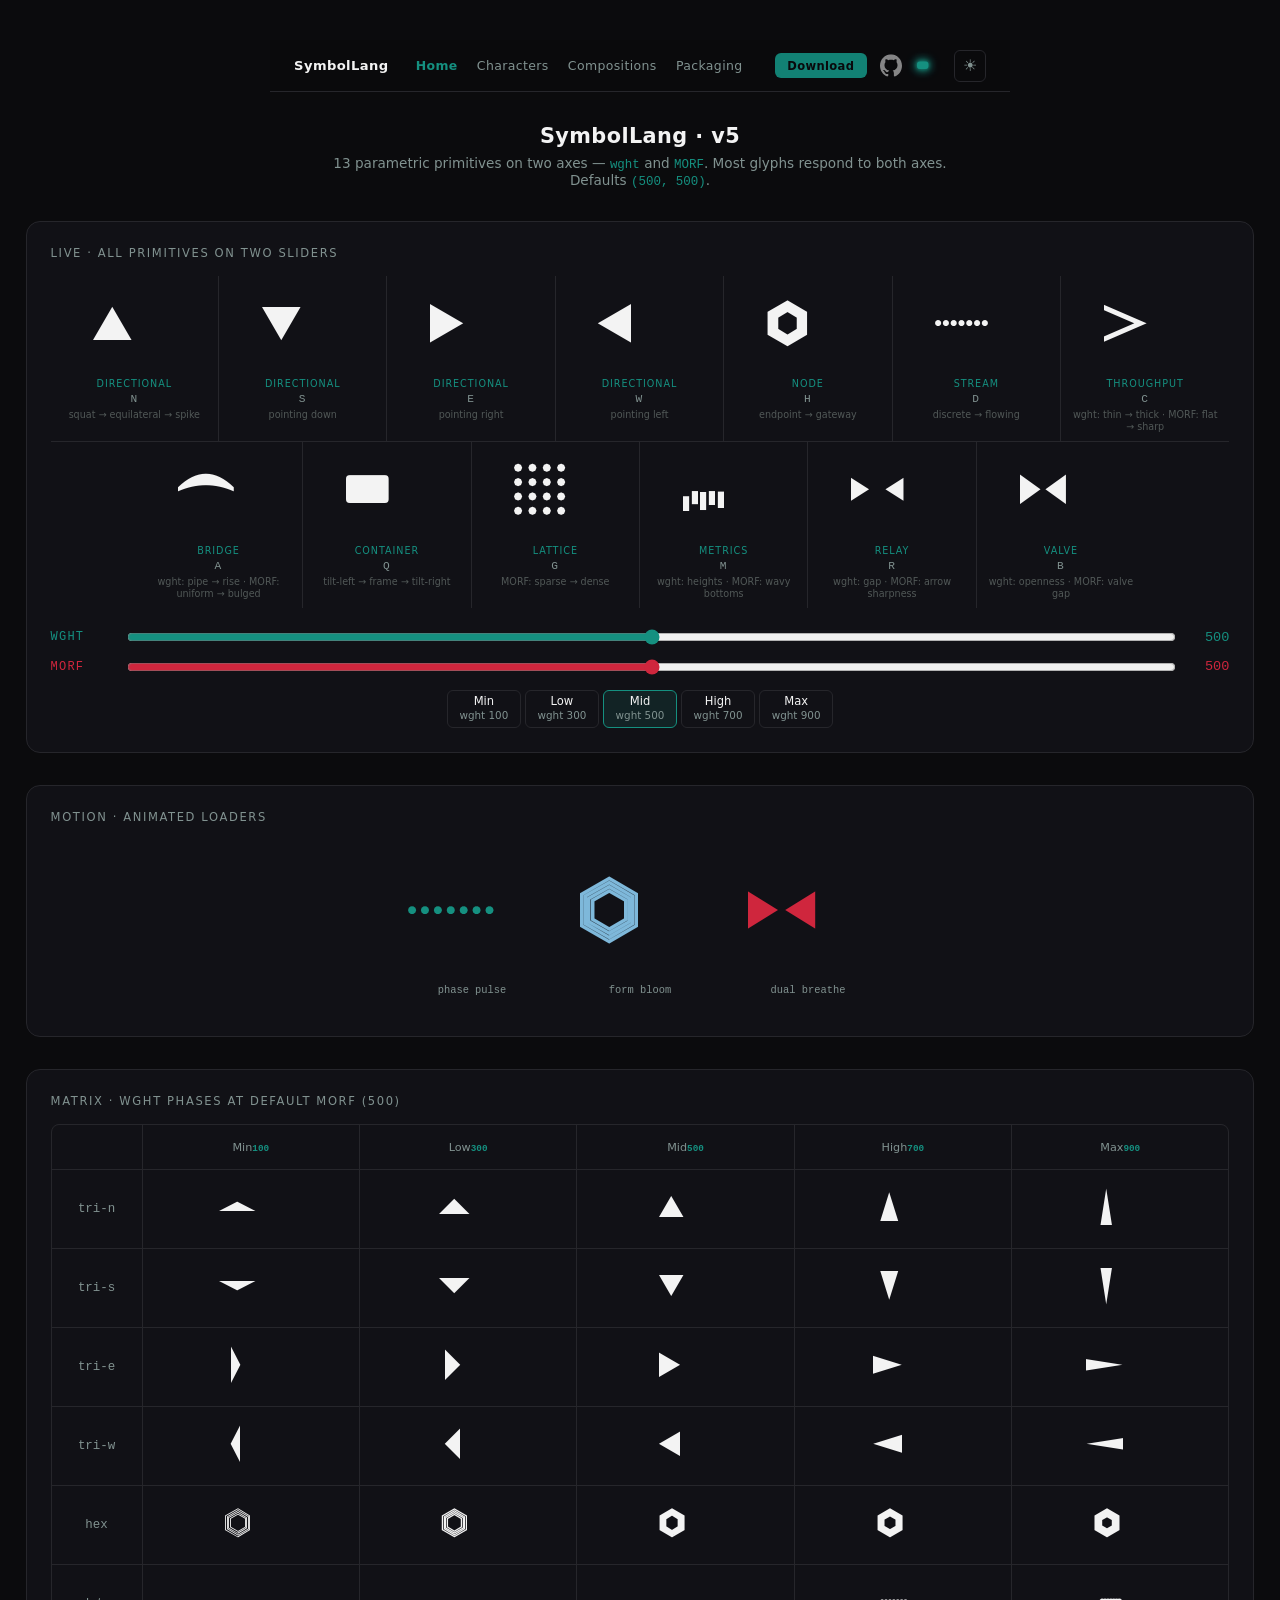
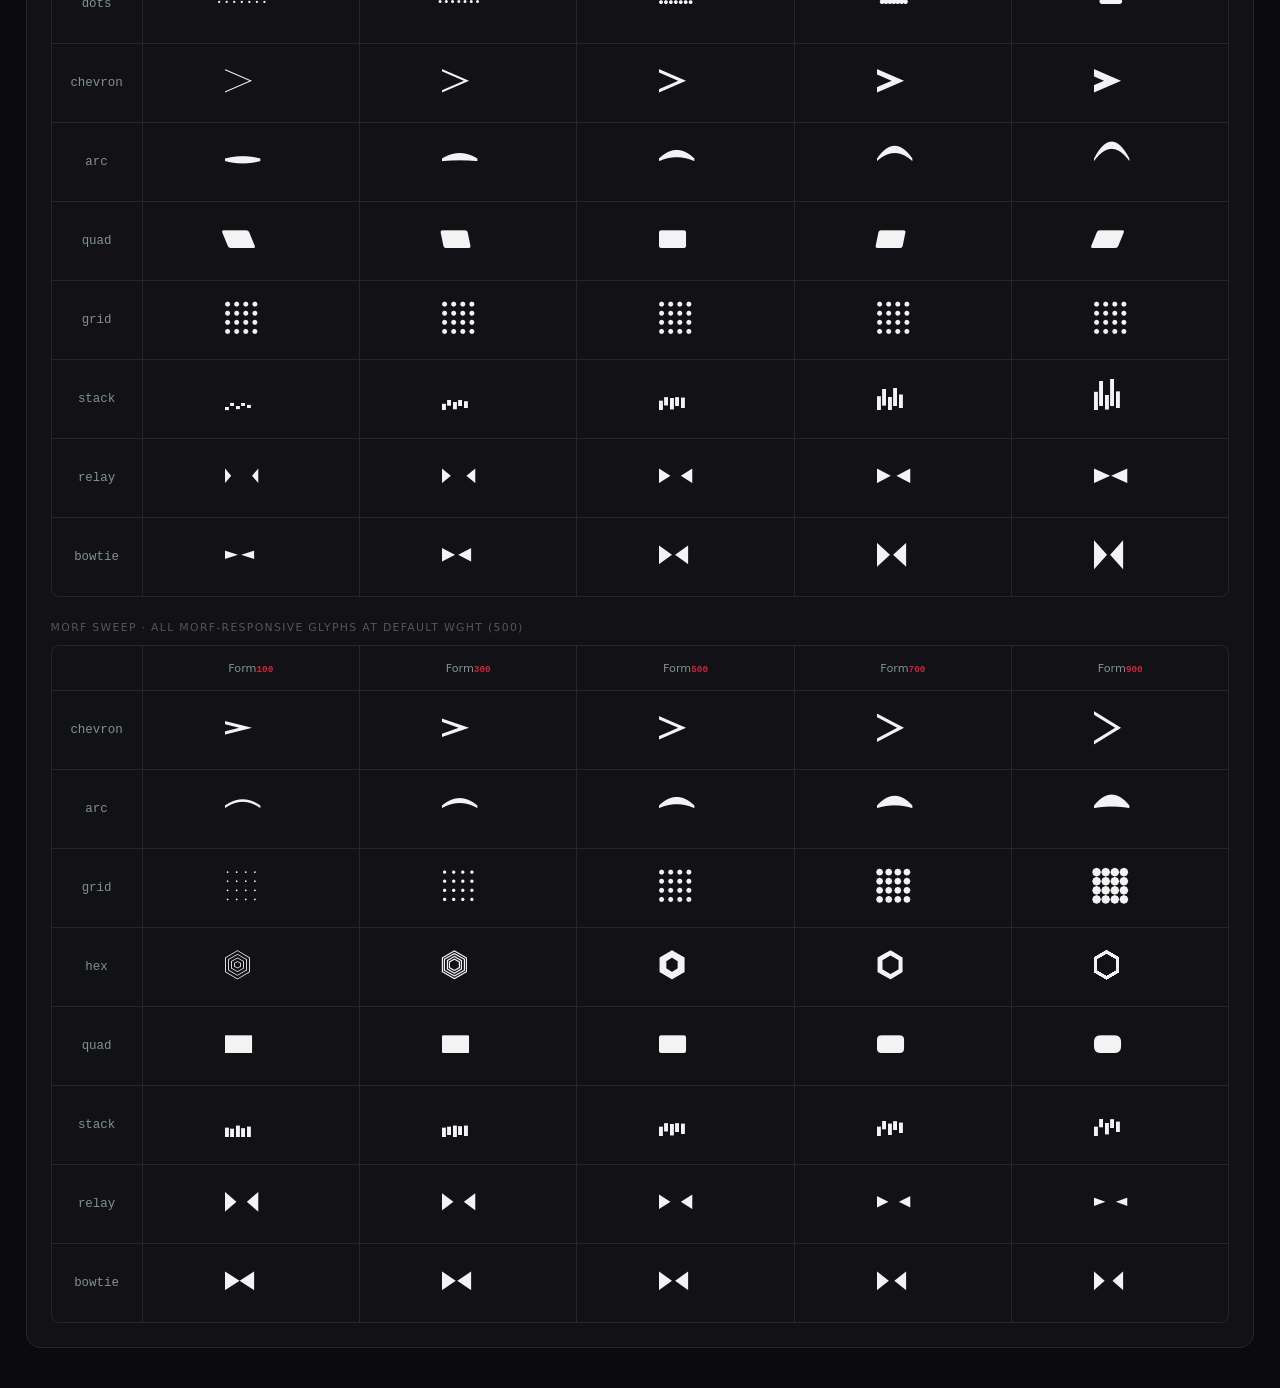
==== public/index.html @ b9e95edc "feat: palette" ====
<!DOCTYPE html>
<html lang="en" data-theme="dark">

<head>
  <meta charset="utf-8">
  <title>SymbolLang v5 · preview</title>
  <link rel="stylesheet" href="shared.css">
  <style>
    body {
      padding: 2.5rem 1.5rem;
      display: flex;
      flex-direction: column;
      align-items: center;
      gap: 2rem;
      min-height: 100vh;
    }

    header { text-align: center; }

    header h1 {
      font-weight: 600;
      font-size: 1.3rem;
      margin: 0 0 0.4rem;
      letter-spacing: 0.02em;
    }

    header p {
      font-size: 0.85rem;
      color: var(--color-dim);
      margin: 0;
      max-width: 620px;
    }

    header code {
      color: var(--color-accent);
      font-family: ui-monospace, monospace;
      font-size: 0.78rem;
    }

    .panel {
      background: var(--color-panel);
      border: 1px solid var(--color-border);
      border-radius: 14px;
      padding: 1.5rem;
      width: min(1280px, 96vw);
    }

    .section-title {
      font-size: 0.72rem;
      color: var(--color-dim);
      text-transform: uppercase;
      letter-spacing: 0.14em;
      margin: 0 0 1rem;
    }

    /* ---- live row ---- */
    .live {
      display: flex;
      flex-wrap: wrap;
      justify-content: center;
      gap: 0;
    }

    .live-cell {
      display: flex;
      flex-direction: column;
      align-items: center;
      gap: 0.25rem;
      padding: 0.5rem 0.6rem;
      border-right: 1px solid var(--color-border);
      border-bottom: 1px solid var(--color-border);
      flex: 0 0 calc(100% / 7);
      box-sizing: border-box;
    }

    .live-cell:nth-child(7n) { border-right: none; }
    .live-cell:nth-child(n+8) { border-bottom: none; }
    .live-cell:last-child { border-right: none; }

    .live-cell .glyph {
      font-family: "SymbolLang";
      font-size: 82px;
      line-height: 1;
      color: var(--color-ink);
      font-variation-settings: "wght" var(--wght, 500), "MORF" var(--morf, 500);
      transition: font-variation-settings 40ms linear;
      height: 86px;
      display: flex;
      align-items: center;
      justify-content: center;
    }

    .live-cell .role {
      font-size: 0.6rem;
      color: var(--color-accent);
      text-transform: uppercase;
      letter-spacing: 0.1em;
      margin-top: 0.3rem;
    }

    .live-cell .key {
      font-family: ui-monospace, "SF Mono", monospace;
      font-size: 0.7rem;
      color: var(--color-dim);
      letter-spacing: 0.1em;
    }

    .live-cell .hint {
      font-size: 0.6rem;
      color: var(--color-dimmer);
      text-align: center;
      padding: 0 0.1rem;
      line-height: 1.25;
      min-height: 2.2em;
    }

    /* ---- sliders ---- */
    .sliders {
      display: grid;
      grid-template-columns: 60px 1fr auto;
      gap: 0.6rem 0.9rem;
      align-items: center;
      margin-top: 1.2rem;
    }

    .slider-label {
      font-family: ui-monospace, monospace;
      font-size: 0.75rem;
      color: var(--color-dim);
      text-transform: uppercase;
      letter-spacing: 0.1em;
    }

    .slider-label.wght { color: var(--color-accent); }
    .slider-label.morf { color: var(--color-accent2); }

    input[type=range] { width: 100%; }
    input[type=range].wght { accent-color: var(--color-accent); }
    input[type=range].morf { accent-color: var(--color-accent2); }

    .readout {
      font-family: ui-monospace, monospace;
      font-size: 0.85rem;
      min-width: 3em;
      text-align: right;
    }

    .readout.wght { color: var(--color-accent); }
    .readout.morf { color: var(--color-accent2); }

    .phase-buttons {
      display: flex;
      gap: 0.3rem;
      flex-wrap: wrap;
      justify-content: center;
      margin-top: 0.8rem;
    }

    .phase-buttons button {
      background: transparent;
      color: var(--color-ink);
      border: 1px solid var(--color-border);
      padding: 0.3rem 0.7rem;
      border-radius: 6px;
      cursor: pointer;
      font: inherit;
      font-size: 0.72rem;
      line-height: 1.15;
      display: flex;
      flex-direction: column;
      align-items: center;
      gap: 0.1rem;
      min-width: 70px;
    }

    .phase-buttons button small { color: var(--color-dim); font-size: 0.65rem; }
    .phase-buttons button:hover { border-color: var(--color-accent); }

    .phase-buttons button.active {
      background: color-mix(in srgb, var(--color-accent) 14%, transparent);
      border-color: var(--color-accent);
    }

    /* ---- loaders ---- */
    .loader-row {
      display: flex;
      align-items: center;
      justify-content: center;
      gap: 3rem;
      padding: 1rem 0;
      flex-wrap: wrap;
    }

    .loader-item {
      display: flex;
      flex-direction: column;
      align-items: center;
      gap: 0.5rem;
    }

    .loader-item small {
      font-size: 0.65rem;
      color: var(--color-dim);
      font-family: ui-monospace, monospace;
    }

    .loader-item .sym { font-size: 120px; }

    @keyframes phase-pulse {
      0%, 100% { font-variation-settings: "wght" 100, "MORF" 500; }
      50% { font-variation-settings: "wght" 900, "MORF" 500; }
    }

    @keyframes form-bloom {
      0%, 100% { font-variation-settings: "wght" 500, "MORF" 100; }
      50% { font-variation-settings: "wght" 500, "MORF" 900; }
    }

    @keyframes both-breathe {
      0%, 100% { font-variation-settings: "wght" 200, "MORF" 200; }
      50% { font-variation-settings: "wght" 800, "MORF" 800; }
    }

    .anim-phase { animation: phase-pulse 2s ease-in-out infinite; }
    .anim-form { animation: form-bloom 2.5s ease-in-out infinite; }
    .anim-both { animation: both-breathe 3s ease-in-out infinite; }

    /* ---- matrices ---- */
    .matrix {
      display: grid;
      grid-template-columns: 90px repeat(5, 1fr);
      gap: 1px;
      background: var(--color-border);
      border: 1px solid var(--color-border);
      border-radius: 8px;
      overflow: hidden;
    }

    .mcell {
      background: var(--color-panel);
      display: flex;
      align-items: center;
      justify-content: center;
      min-height: 78px;
    }

    .mcell span {
      font-family: "SymbolLang";
      font-size: 52px;
      line-height: 1;
    }

    .mhead {
      font-size: 0.7rem;
      color: var(--color-dim);
      min-height: 44px;
      text-align: center;
      padding: 0.4rem 0;
    }

    .mhead small {
      color: var(--color-accent);
      font-family: ui-monospace, monospace;
      font-weight: 600;
      display: block;
      margin-top: 0.15rem;
    }

    .matrix.morf .mhead small { color: var(--color-accent2); }

    .mlabel {
      font-size: 0.78rem;
      color: var(--color-dim);
      font-family: ui-monospace, monospace;
    }

    .sub-section-title {
      font-size: 0.68rem;
      color: var(--color-dimmer);
      text-transform: uppercase;
      letter-spacing: 0.12em;
      margin: 1.5rem 0 0.7rem;
    }
  </style>
  <script src="shared.js"></script>
  <script src="palette.js"></script>
</head>

<body>

  <nav class="site-nav">
    <div class="nav-left">
      <a href="index.html" class="nav-brand">SymbolLang</a>
      <a href="index.html" class="active">Home</a>
      <a href="sample_a.html">Characters</a>
      <a href="sample_b.html">Compositions</a>
      <a href="sample_c.html">Packaging</a>
    </div>
    <div class="nav-right">
      <a href="downloads.html" class="nav-download">Download</a>
      <a href="https://github.com/juanantoniofm/SymboLang.git" target="_blank" rel="noopener" class="nav-github" aria-label="GitHub"><img class="icon-dark" src="icons/GitHub_Invertocat_White.svg" alt="GitHub"><img class="icon-light" src="icons/GitHub_Invertocat_Black.svg" alt="GitHub"></a>
      <button id="theme-toggle" aria-label="Toggle theme">◐</button>
    </div>
  </nav>

  <header>
    <h1>SymbolLang · v5</h1>
    <p>13 parametric primitives on two axes — <code>wght</code> and <code>MORF</code>. Most glyphs respond to both axes.
      Defaults <code>(500, 500)</code>.</p>
  </header>

  <div class="panel">
    <div class="section-title">Live · all primitives on two sliders</div>
    <div class="live">
      <div class="live-cell"><span class="glyph">N</span><span class="role">directional</span><span class="key">N</span><span class="hint">squat → equilateral → spike</span></div>
      <div class="live-cell"><span class="glyph">S</span><span class="role">directional</span><span class="key">S</span><span class="hint">pointing down</span></div>
      <div class="live-cell"><span class="glyph">E</span><span class="role">directional</span><span class="key">E</span><span class="hint">pointing right</span></div>
      <div class="live-cell"><span class="glyph">W</span><span class="role">directional</span><span class="key">W</span><span class="hint">pointing left</span></div>
      <div class="live-cell"><span class="glyph">H</span><span class="role">node</span><span class="key">H</span><span class="hint">endpoint → gateway</span></div>
      <div class="live-cell"><span class="glyph">D</span><span class="role">stream</span><span class="key">D</span><span class="hint">discrete → flowing</span></div>
      <div class="live-cell"><span class="glyph">C</span><span class="role">throughput</span><span class="key">C</span><span class="hint">wght: thin → thick · MORF: flat → sharp</span></div>
      <div class="live-cell"><span class="glyph">A</span><span class="role">bridge</span><span class="key">A</span><span class="hint">wght: pipe → rise · MORF: uniform → bulged</span></div>
      <div class="live-cell"><span class="glyph">Q</span><span class="role">container</span><span class="key">Q</span><span class="hint">tilt-left → frame → tilt-right</span></div>
      <div class="live-cell"><span class="glyph">G</span><span class="role">lattice</span><span class="key">G</span><span class="hint">MORF: sparse → dense</span></div>
      <div class="live-cell"><span class="glyph">M</span><span class="role">metrics</span><span class="key">M</span><span class="hint">wght: heights · MORF: wavy bottoms</span></div>
      <div class="live-cell"><span class="glyph">R</span><span class="role">relay</span><span class="key">R</span><span class="hint">wght: gap · MORF: arrow sharpness</span></div>
      <div class="live-cell"><span class="glyph">B</span><span class="role">valve</span><span class="key">B</span><span class="hint">wght: openness · MORF: valve gap</span></div>
    </div>
    <div class="sliders">
      <span class="slider-label wght">wght</span>
      <input id="wght" type="range" class="wght" min="100" max="900" value="500" step="1">
      <span class="readout wght" id="wghtVal">500</span>

      <span class="slider-label morf">MORF</span>
      <input id="morf" type="range" class="morf" min="100" max="900" value="500" step="1">
      <span class="readout morf" id="morfVal">500</span>
    </div>
    <div class="phase-buttons" id="phases"></div>
  </div>

  <div class="panel">
    <div class="section-title">Motion · Animated loaders</div>
    <div class="loader-row">
      <div class="loader-item"><span class="sym anim-phase" style="color:var(--color-accent);">D</span><small>phase pulse</small></div>
      <div class="loader-item"><span class="sym anim-form" style="color:#7eb8da;">H</span><small>form bloom</small></div>
      <div class="loader-item"><span class="sym anim-both" style="color:var(--color-accent2);">B</span><small>dual breathe</small></div>
    </div>
  </div>

  <div class="panel">
    <div class="section-title">Matrix · wght phases at default MORF (500)</div>
    <div class="matrix">
      <div class='mcell mhead'></div>
      <div class="mcell mhead">Min<br><small>100</small></div>
      <div class="mcell mhead">Low<br><small>300</small></div>
      <div class="mcell mhead">Mid<br><small>500</small></div>
      <div class="mcell mhead">High<br><small>700</small></div>
      <div class="mcell mhead">Max<br><small>900</small></div>
      <div class="mcell mlabel">tri-n</div>
      <div class="mcell"><span style="font-variation-settings:'wght' 100,'MORF' 500">N</span></div>
      <div class="mcell"><span style="font-variation-settings:'wght' 300,'MORF' 500">N</span></div>
      <div class="mcell"><span style="font-variation-settings:'wght' 500,'MORF' 500">N</span></div>
      <div class="mcell"><span style="font-variation-settings:'wght' 700,'MORF' 500">N</span></div>
      <div class="mcell"><span style="font-variation-settings:'wght' 900,'MORF' 500">N</span></div>
      <div class="mcell mlabel">tri-s</div>
      <div class="mcell"><span style="font-variation-settings:'wght' 100,'MORF' 500">S</span></div>
      <div class="mcell"><span style="font-variation-settings:'wght' 300,'MORF' 500">S</span></div>
      <div class="mcell"><span style="font-variation-settings:'wght' 500,'MORF' 500">S</span></div>
      <div class="mcell"><span style="font-variation-settings:'wght' 700,'MORF' 500">S</span></div>
      <div class="mcell"><span style="font-variation-settings:'wght' 900,'MORF' 500">S</span></div>
      <div class="mcell mlabel">tri-e</div>
      <div class="mcell"><span style="font-variation-settings:'wght' 100,'MORF' 500">E</span></div>
      <div class="mcell"><span style="font-variation-settings:'wght' 300,'MORF' 500">E</span></div>
      <div class="mcell"><span style="font-variation-settings:'wght' 500,'MORF' 500">E</span></div>
      <div class="mcell"><span style="font-variation-settings:'wght' 700,'MORF' 500">E</span></div>
      <div class="mcell"><span style="font-variation-settings:'wght' 900,'MORF' 500">E</span></div>
      <div class="mcell mlabel">tri-w</div>
      <div class="mcell"><span style="font-variation-settings:'wght' 100,'MORF' 500">W</span></div>
      <div class="mcell"><span style="font-variation-settings:'wght' 300,'MORF' 500">W</span></div>
      <div class="mcell"><span style="font-variation-settings:'wght' 500,'MORF' 500">W</span></div>
      <div class="mcell"><span style="font-variation-settings:'wght' 700,'MORF' 500">W</span></div>
      <div class="mcell"><span style="font-variation-settings:'wght' 900,'MORF' 500">W</span></div>
      <div class="mcell mlabel">hex</div>
      <div class="mcell"><span style="font-variation-settings:'wght' 100,'MORF' 500">H</span></div>
      <div class="mcell"><span style="font-variation-settings:'wght' 300,'MORF' 500">H</span></div>
      <div class="mcell"><span style="font-variation-settings:'wght' 500,'MORF' 500">H</span></div>
      <div class="mcell"><span style="font-variation-settings:'wght' 700,'MORF' 500">H</span></div>
      <div class="mcell"><span style="font-variation-settings:'wght' 900,'MORF' 500">H</span></div>
      <div class="mcell mlabel">dots</div>
      <div class="mcell"><span style="font-variation-settings:'wght' 100,'MORF' 500">D</span></div>
      <div class="mcell"><span style="font-variation-settings:'wght' 300,'MORF' 500">D</span></div>
      <div class="mcell"><span style="font-variation-settings:'wght' 500,'MORF' 500">D</span></div>
      <div class="mcell"><span style="font-variation-settings:'wght' 700,'MORF' 500">D</span></div>
      <div class="mcell"><span style="font-variation-settings:'wght' 900,'MORF' 500">D</span></div>
      <div class="mcell mlabel">chevron</div>
      <div class="mcell"><span style="font-variation-settings:'wght' 100,'MORF' 500">C</span></div>
      <div class="mcell"><span style="font-variation-settings:'wght' 300,'MORF' 500">C</span></div>
      <div class="mcell"><span style="font-variation-settings:'wght' 500,'MORF' 500">C</span></div>
      <div class="mcell"><span style="font-variation-settings:'wght' 700,'MORF' 500">C</span></div>
      <div class="mcell"><span style="font-variation-settings:'wght' 900,'MORF' 500">C</span></div>
      <div class="mcell mlabel">arc</div>
      <div class="mcell"><span style="font-variation-settings:'wght' 100,'MORF' 500">A</span></div>
      <div class="mcell"><span style="font-variation-settings:'wght' 300,'MORF' 500">A</span></div>
      <div class="mcell"><span style="font-variation-settings:'wght' 500,'MORF' 500">A</span></div>
      <div class="mcell"><span style="font-variation-settings:'wght' 700,'MORF' 500">A</span></div>
      <div class="mcell"><span style="font-variation-settings:'wght' 900,'MORF' 500">A</span></div>
      <div class="mcell mlabel">quad</div>
      <div class="mcell"><span style="font-variation-settings:'wght' 100,'MORF' 500">Q</span></div>
      <div class="mcell"><span style="font-variation-settings:'wght' 300,'MORF' 500">Q</span></div>
      <div class="mcell"><span style="font-variation-settings:'wght' 500,'MORF' 500">Q</span></div>
      <div class="mcell"><span style="font-variation-settings:'wght' 700,'MORF' 500">Q</span></div>
      <div class="mcell"><span style="font-variation-settings:'wght' 900,'MORF' 500">Q</span></div>
      <div class="mcell mlabel">grid</div>
      <div class="mcell"><span style="font-variation-settings:'wght' 100,'MORF' 500">G</span></div>
      <div class="mcell"><span style="font-variation-settings:'wght' 300,'MORF' 500">G</span></div>
      <div class="mcell"><span style="font-variation-settings:'wght' 500,'MORF' 500">G</span></div>
      <div class="mcell"><span style="font-variation-settings:'wght' 700,'MORF' 500">G</span></div>
      <div class="mcell"><span style="font-variation-settings:'wght' 900,'MORF' 500">G</span></div>
      <div class="mcell mlabel">stack</div>
      <div class="mcell"><span style="font-variation-settings:'wght' 100,'MORF' 500">M</span></div>
      <div class="mcell"><span style="font-variation-settings:'wght' 300,'MORF' 500">M</span></div>
      <div class="mcell"><span style="font-variation-settings:'wght' 500,'MORF' 500">M</span></div>
      <div class="mcell"><span style="font-variation-settings:'wght' 700,'MORF' 500">M</span></div>
      <div class="mcell"><span style="font-variation-settings:'wght' 900,'MORF' 500">M</span></div>
      <div class="mcell mlabel">relay</div>
      <div class="mcell"><span style="font-variation-settings:'wght' 100,'MORF' 500">R</span></div>
      <div class="mcell"><span style="font-variation-settings:'wght' 300,'MORF' 500">R</span></div>
      <div class="mcell"><span style="font-variation-settings:'wght' 500,'MORF' 500">R</span></div>
      <div class="mcell"><span style="font-variation-settings:'wght' 700,'MORF' 500">R</span></div>
      <div class="mcell"><span style="font-variation-settings:'wght' 900,'MORF' 500">R</span></div>
      <div class="mcell mlabel">bowtie</div>
      <div class="mcell"><span style="font-variation-settings:'wght' 100,'MORF' 500">B</span></div>
      <div class="mcell"><span style="font-variation-settings:'wght' 300,'MORF' 500">B</span></div>
      <div class="mcell"><span style="font-variation-settings:'wght' 500,'MORF' 500">B</span></div>
      <div class="mcell"><span style="font-variation-settings:'wght' 700,'MORF' 500">B</span></div>
      <div class="mcell"><span style="font-variation-settings:'wght' 900,'MORF' 500">B</span></div>
    </div>

    <div class="sub-section-title">MORF sweep · all MORF-responsive glyphs at default wght (500)</div>
    <div class="matrix morf">
      <div class='mcell mhead'></div>
      <div class="mcell mhead">Form<br><small>100</small></div>
      <div class="mcell mhead">Form<br><small>300</small></div>
      <div class="mcell mhead">Form<br><small>500</small></div>
      <div class="mcell mhead">Form<br><small>700</small></div>
      <div class="mcell mhead">Form<br><small>900</small></div>
      <div class="mcell mlabel">chevron</div>
      <div class="mcell"><span style="font-variation-settings:'wght' 500,'MORF' 100">C</span></div>
      <div class="mcell"><span style="font-variation-settings:'wght' 500,'MORF' 300">C</span></div>
      <div class="mcell"><span style="font-variation-settings:'wght' 500,'MORF' 500">C</span></div>
      <div class="mcell"><span style="font-variation-settings:'wght' 500,'MORF' 700">C</span></div>
      <div class="mcell"><span style="font-variation-settings:'wght' 500,'MORF' 900">C</span></div>
      <div class="mcell mlabel">arc</div>
      <div class="mcell"><span style="font-variation-settings:'wght' 500,'MORF' 100">A</span></div>
      <div class="mcell"><span style="font-variation-settings:'wght' 500,'MORF' 300">A</span></div>
      <div class="mcell"><span style="font-variation-settings:'wght' 500,'MORF' 500">A</span></div>
      <div class="mcell"><span style="font-variation-settings:'wght' 500,'MORF' 700">A</span></div>
      <div class="mcell"><span style="font-variation-settings:'wght' 500,'MORF' 900">A</span></div>
      <div class="mcell mlabel">grid</div>
      <div class="mcell"><span style="font-variation-settings:'wght' 500,'MORF' 100">G</span></div>
      <div class="mcell"><span style="font-variation-settings:'wght' 500,'MORF' 300">G</span></div>
      <div class="mcell"><span style="font-variation-settings:'wght' 500,'MORF' 500">G</span></div>
      <div class="mcell"><span style="font-variation-settings:'wght' 500,'MORF' 700">G</span></div>
      <div class="mcell"><span style="font-variation-settings:'wght' 500,'MORF' 900">G</span></div>
      <div class="mcell mlabel">hex</div>
      <div class="mcell"><span style="font-variation-settings:'wght' 500,'MORF' 100">H</span></div>
      <div class="mcell"><span style="font-variation-settings:'wght' 500,'MORF' 300">H</span></div>
      <div class="mcell"><span style="font-variation-settings:'wght' 500,'MORF' 500">H</span></div>
      <div class="mcell"><span style="font-variation-settings:'wght' 500,'MORF' 700">H</span></div>
      <div class="mcell"><span style="font-variation-settings:'wght' 500,'MORF' 900">H</span></div>
      <div class="mcell mlabel">quad</div>
      <div class="mcell"><span style="font-variation-settings:'wght' 500,'MORF' 100">Q</span></div>
      <div class="mcell"><span style="font-variation-settings:'wght' 500,'MORF' 300">Q</span></div>
      <div class="mcell"><span style="font-variation-settings:'wght' 500,'MORF' 500">Q</span></div>
      <div class="mcell"><span style="font-variation-settings:'wght' 500,'MORF' 700">Q</span></div>
      <div class="mcell"><span style="font-variation-settings:'wght' 500,'MORF' 900">Q</span></div>
      <div class="mcell mlabel">stack</div>
      <div class="mcell"><span style="font-variation-settings:'wght' 500,'MORF' 100">M</span></div>
      <div class="mcell"><span style="font-variation-settings:'wght' 500,'MORF' 300">M</span></div>
      <div class="mcell"><span style="font-variation-settings:'wght' 500,'MORF' 500">M</span></div>
      <div class="mcell"><span style="font-variation-settings:'wght' 500,'MORF' 700">M</span></div>
      <div class="mcell"><span style="font-variation-settings:'wght' 500,'MORF' 900">M</span></div>
      <div class="mcell mlabel">relay</div>
      <div class="mcell"><span style="font-variation-settings:'wght' 500,'MORF' 100">R</span></div>
      <div class="mcell"><span style="font-variation-settings:'wght' 500,'MORF' 300">R</span></div>
      <div class="mcell"><span style="font-variation-settings:'wght' 500,'MORF' 500">R</span></div>
      <div class="mcell"><span style="font-variation-settings:'wght' 500,'MORF' 700">R</span></div>
      <div class="mcell"><span style="font-variation-settings:'wght' 500,'MORF' 900">R</span></div>
      <div class="mcell mlabel">bowtie</div>
      <div class="mcell"><span style="font-variation-settings:'wght' 500,'MORF' 100">B</span></div>
      <div class="mcell"><span style="font-variation-settings:'wght' 500,'MORF' 300">B</span></div>
      <div class="mcell"><span style="font-variation-settings:'wght' 500,'MORF' 500">B</span></div>
      <div class="mcell"><span style="font-variation-settings:'wght' 500,'MORF' 700">B</span></div>
      <div class="mcell"><span style="font-variation-settings:'wght' 500,'MORF' 900">B</span></div>
    </div>
  </div>

  <script>
    var slW = document.getElementById("wght");
    var slM = document.getElementById("morf");
    var valW = document.getElementById("wghtVal");
    var valM = document.getElementById("morfVal");
    var root = document.documentElement;
    var phasesEl = document.getElementById("phases");

    var PHASES = [["Min", 100], ["Low", 300], ["Mid", 500], ["High", 700], ["Max", 900]];
    PHASES.forEach(function (pair) {
      var name = pair[0], w = pair[1];
      var b = document.createElement("button");
      b.innerHTML = name + "<small>wght " + w + "</small>";
      b.dataset.w = w;
      b.addEventListener("click", function () { setW(w); });
      phasesEl.appendChild(b);
    });
    var btns = phasesEl.querySelectorAll("button");

    function setW(w) {
      w = Number(w);
      slW.value = w;
      valW.textContent = w;
      root.style.setProperty("--wght", w);
      btns.forEach(function (b) { b.classList.toggle("active", Number(b.dataset.w) === w); });
    }
    function setM(m) {
      m = Number(m);
      slM.value = m;
      valM.textContent = m;
      root.style.setProperty("--morf", m);
    }
    slW.addEventListener("input", function () { setW(slW.value); });
    slM.addEventListener("input", function () { setM(slM.value); });
    setW(500);
    setM(500);
  </script>
</body>

</html>
---- public/shared.css ----
/* ---- Font ---- */
@font-face {
  font-family: "SymbolLang";
  src: url("SymbolLang.ttf") format("truetype-variations");
  font-weight: 100 900;
}

/* ---- Theme: Dark (default) ---- */
:root {
  --color-bg: #0b0b0d;
  --color-panel: #111116;
  --color-ink: #f3f3f3;
  --color-dim: #8a8a90;
  --color-dimmer: #555;
  --color-border: #26262b;
  --color-accent: #5eead4;
  --color-accent2: #f0a978;
  --color-glyph: #c8cdd8;
}

/* ---- Theme: Light ---- */
[data-theme="light"] {
  --color-bg: #f5f5f7;
  --color-panel: #ffffff;
  --color-ink: #1a1a1a;
  --color-dim: #6b6b70;
  --color-dimmer: #999;
  --color-border: #d8d8dc;
  --color-accent: #0d9488;
  --color-accent2: #c77a3a;
  --color-glyph: #2a2a3a;
}

/* ---- Reset & base ---- */
*,
*::before,
*::after {
  box-sizing: border-box;
}

html,
body {
  margin: 0;
  font-family: ui-sans-serif, -apple-system, system-ui, sans-serif;
  background: var(--color-bg);
  color: var(--color-ink);
}

.sym {
  font-family: "SymbolLang";
  line-height: 1;
}

/* ---- Sticky nav ---- */
.site-nav {
  position: sticky;
  top: 0;
  z-index: 100;
  display: flex;
  align-items: center;
  justify-content: space-between;
  padding: 0.6rem 1.5rem;
  background: color-mix(in srgb, var(--color-bg) 80%, transparent);
  backdrop-filter: blur(12px);
  -webkit-backdrop-filter: blur(12px);
  border-bottom: 1px solid var(--color-border);
}

.nav-left {
  display: flex;
  align-items: center;
  gap: 1.2rem;
}

.nav-right {
  display: flex;
  align-items: center;
  gap: 0.8rem;
  margin-left: 2rem;
}

.nav-github {
  display: flex;
  align-items: center;
  width: 1.4rem;
  height: 1.4rem;
  opacity: 0.5;
  transition: opacity 0.15s;
}

.nav-github:hover {
  opacity: 1;
}

.nav-github img {
  width: 100%;
  height: 100%;
}

/* swap icon per theme */
.nav-github .icon-light {
  display: none;
}

:root .nav-github .icon-dark {
  display: block;
}

[data-theme="light"] .nav-github .icon-dark {
  display: none;
}

[data-theme="light"] .nav-github .icon-light {
  display: block;
}

.site-nav a {
  color: var(--color-dim);
  text-decoration: none;
  font-size: 0.78rem;
  letter-spacing: 0.03em;
  transition: color 0.15s;
}

.site-nav a:hover {
  color: var(--color-ink);
}

.site-nav a.active {
  color: var(--color-accent);
  font-weight: 600;
}

.site-nav a.nav-brand {
  color: var(--color-ink);
  font-weight: 600;
  font-size: 0.82rem;
  margin-right: 0.5rem;
}

.nav-download {
  background: var(--color-accent);
  color: #0b0b0d !important;
  font-weight: 600 !important;
  font-size: 0.72rem !important;
  padding: 0.35rem 0.8rem;
  border-radius: 6px;
  text-decoration: none;
  letter-spacing: 0.03em;
  transition: opacity 0.15s;
  opacity: 0.9;
}

.nav-download:hover {
  opacity: 1;
}

#theme-toggle {
  background: none;
  border: 1px solid var(--color-border);
  color: var(--color-dim);
  font-size: 1rem;
  width: 2rem;
  height: 2rem;
  border-radius: 6px;
  cursor: pointer;
  display: flex;
  align-items: center;
  justify-content: center;
  transition: border-color 0.15s, color 0.15s;
}

#theme-toggle:hover {
  border-color: var(--color-accent);
  color: var(--color-ink);
}
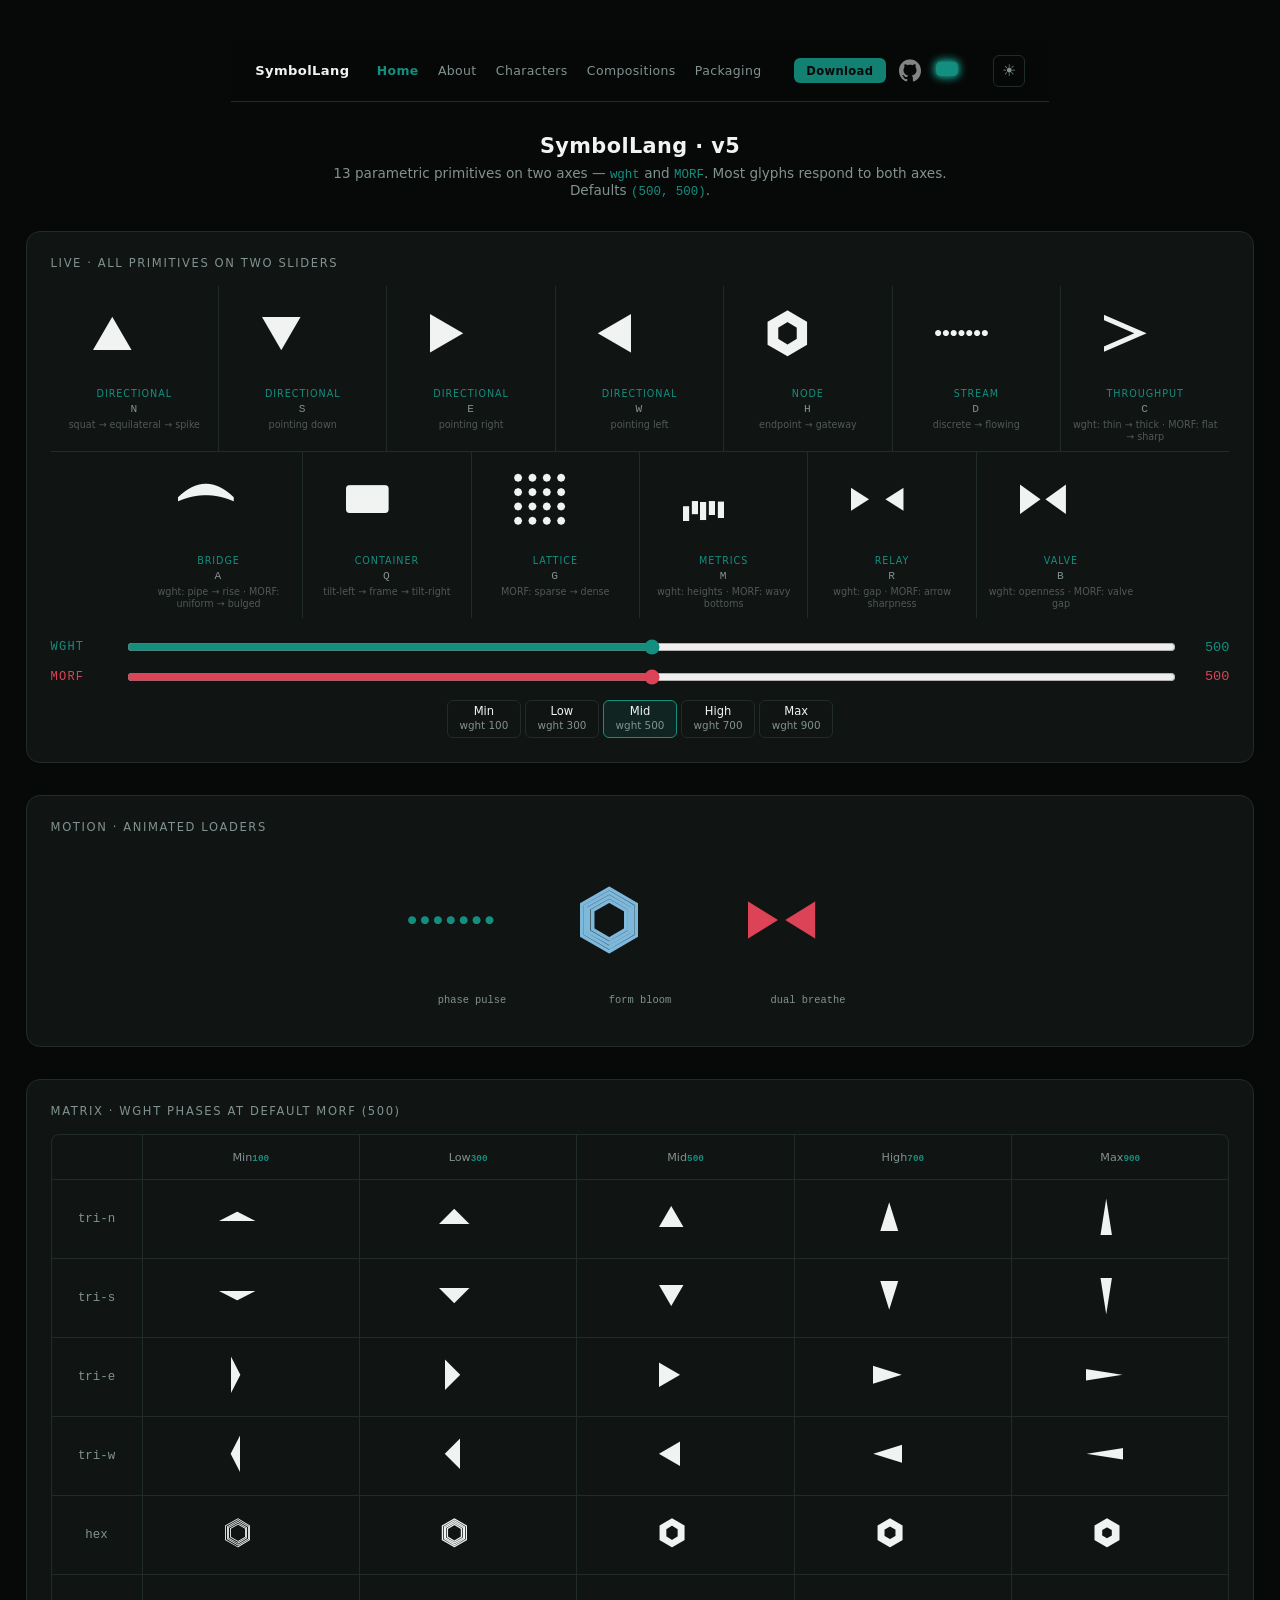
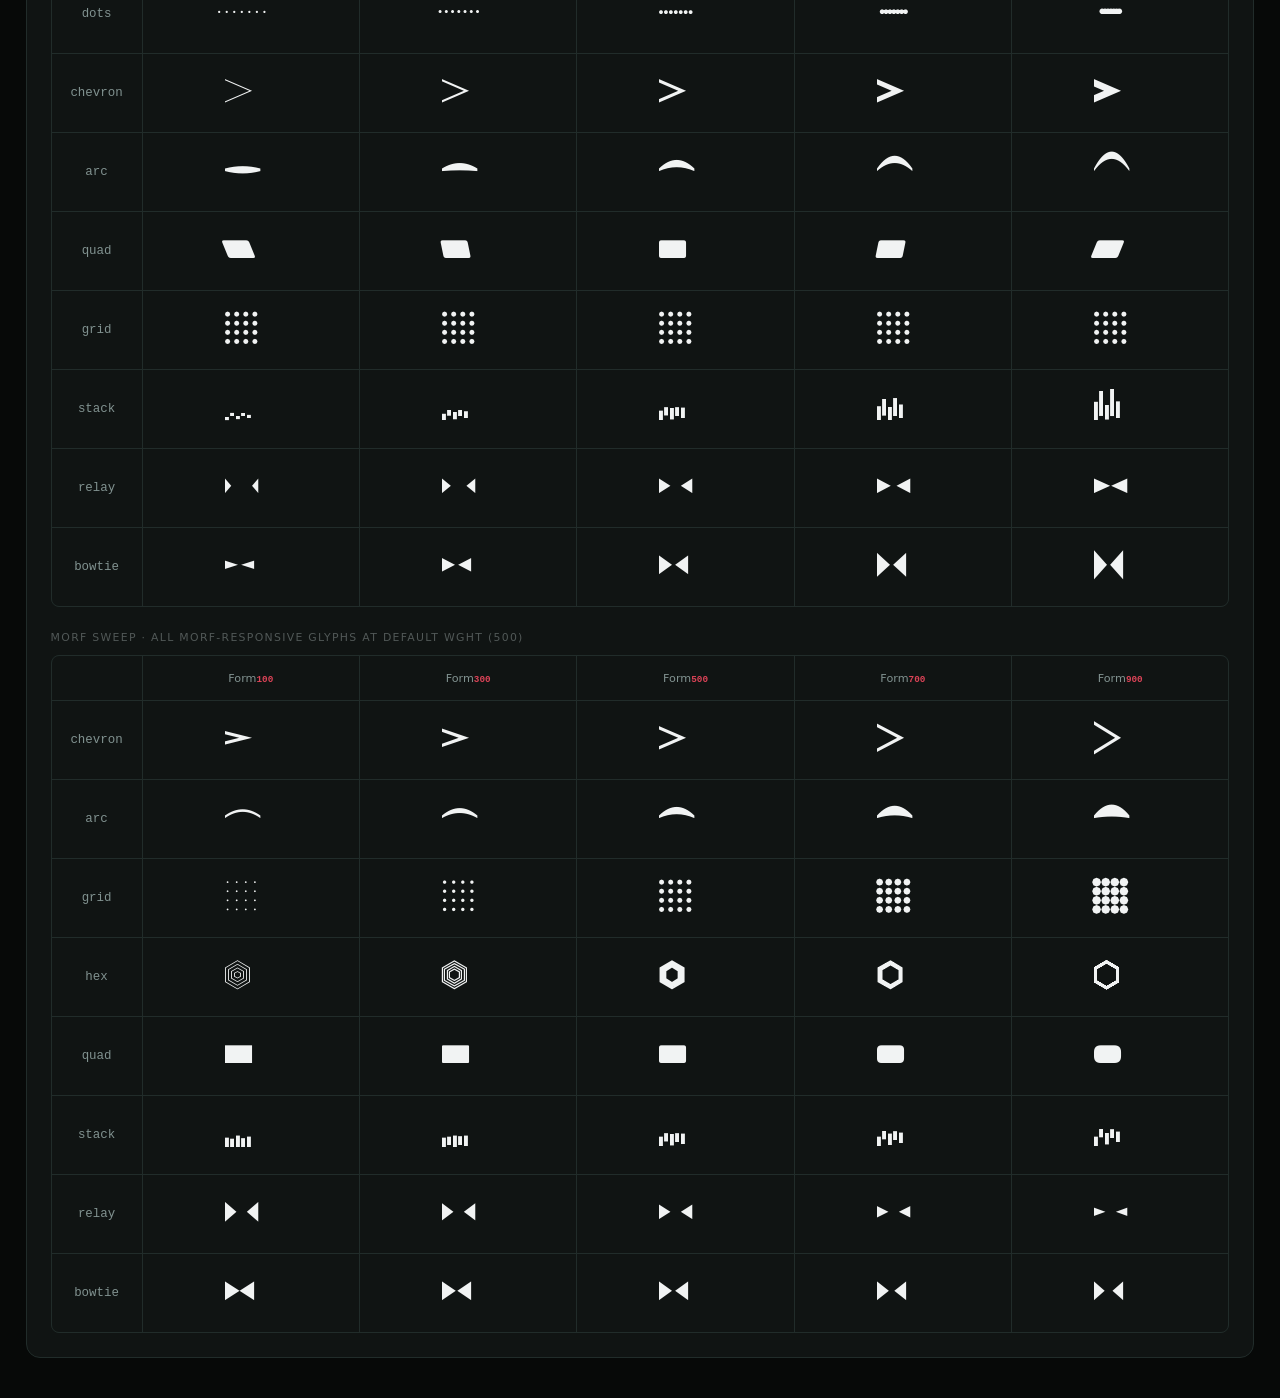
==== commit 197e2ad2: "feat: new about page" ====
--- a/public/index.html
+++ b/public/index.html
@@ -15,7 +15,9 @@
       min-height: 100vh;
     }
 
-    header { text-align: center; }
+    header {
+      text-align: center;
+    }
 
     header h1 {
       font-weight: 600;
@@ -73,9 +75,17 @@
       box-sizing: border-box;
     }
 
-    .live-cell:nth-child(7n) { border-right: none; }
-    .live-cell:nth-child(n+8) { border-bottom: none; }
-    .live-cell:last-child { border-right: none; }
+    .live-cell:nth-child(7n) {
+      border-right: none;
+    }
+
+    .live-cell:nth-child(n+8) {
+      border-bottom: none;
+    }
+
+    .live-cell:last-child {
+      border-right: none;
+    }
 
     .live-cell .glyph {
       font-family: "SymbolLang";
@@ -131,12 +141,25 @@
       letter-spacing: 0.1em;
     }
 
-    .slider-label.wght { color: var(--color-accent); }
-    .slider-label.morf { color: var(--color-accent2); }
-
-    input[type=range] { width: 100%; }
-    input[type=range].wght { accent-color: var(--color-accent); }
-    input[type=range].morf { accent-color: var(--color-accent2); }
+    .slider-label.wght {
+      color: var(--color-accent);
+    }
+
+    .slider-label.morf {
+      color: var(--color-accent2);
+    }
+
+    input[type=range] {
+      width: 100%;
+    }
+
+    input[type=range].wght {
+      accent-color: var(--color-accent);
+    }
+
+    input[type=range].morf {
+      accent-color: var(--color-accent2);
+    }
 
     .readout {
       font-family: ui-monospace, monospace;
@@ -145,8 +168,13 @@
       text-align: right;
     }
 
-    .readout.wght { color: var(--color-accent); }
-    .readout.morf { color: var(--color-accent2); }
+    .readout.wght {
+      color: var(--color-accent);
+    }
+
+    .readout.morf {
+      color: var(--color-accent2);
+    }
 
     .phase-buttons {
       display: flex;
@@ -173,8 +201,14 @@
       min-width: 70px;
     }
 
-    .phase-buttons button small { color: var(--color-dim); font-size: 0.65rem; }
-    .phase-buttons button:hover { border-color: var(--color-accent); }
+    .phase-buttons button small {
+      color: var(--color-dim);
+      font-size: 0.65rem;
+    }
+
+    .phase-buttons button:hover {
+      border-color: var(--color-accent);
+    }
 
     .phase-buttons button.active {
       background: color-mix(in srgb, var(--color-accent) 14%, transparent);
@@ -204,26 +238,57 @@
       font-family: ui-monospace, monospace;
     }
 
-    .loader-item .sym { font-size: 120px; }
+    .loader-item .sym {
+      font-size: 120px;
+    }
 
     @keyframes phase-pulse {
-      0%, 100% { font-variation-settings: "wght" 100, "MORF" 500; }
-      50% { font-variation-settings: "wght" 900, "MORF" 500; }
+
+      0%,
+      100% {
+        font-variation-settings: "wght" 100, "MORF" 500;
+      }
+
+      50% {
+        font-variation-settings: "wght" 900, "MORF" 500;
+      }
     }
 
     @keyframes form-bloom {
-      0%, 100% { font-variation-settings: "wght" 500, "MORF" 100; }
-      50% { font-variation-settings: "wght" 500, "MORF" 900; }
+
+      0%,
+      100% {
+        font-variation-settings: "wght" 500, "MORF" 100;
+      }
+
+      50% {
+        font-variation-settings: "wght" 500, "MORF" 900;
+      }
     }
 
     @keyframes both-breathe {
-      0%, 100% { font-variation-settings: "wght" 200, "MORF" 200; }
-      50% { font-variation-settings: "wght" 800, "MORF" 800; }
-    }
-
-    .anim-phase { animation: phase-pulse 2s ease-in-out infinite; }
-    .anim-form { animation: form-bloom 2.5s ease-in-out infinite; }
-    .anim-both { animation: both-breathe 3s ease-in-out infinite; }
+
+      0%,
+      100% {
+        font-variation-settings: "wght" 200, "MORF" 200;
+      }
+
+      50% {
+        font-variation-settings: "wght" 800, "MORF" 800;
+      }
+    }
+
+    .anim-phase {
+      animation: phase-pulse 2s ease-in-out infinite;
+    }
+
+    .anim-form {
+      animation: form-bloom 2.5s ease-in-out infinite;
+    }
+
+    .anim-both {
+      animation: both-breathe 3s ease-in-out infinite;
+    }
 
     /* ---- matrices ---- */
     .matrix {
@@ -266,7 +331,9 @@
       margin-top: 0.15rem;
     }
 
-    .matrix.morf .mhead small { color: var(--color-accent2); }
+    .matrix.morf .mhead small {
+      color: var(--color-accent2);
+    }
 
     .mlabel {
       font-size: 0.78rem;
@@ -292,13 +359,16 @@
     <div class="nav-left">
       <a href="index.html" class="nav-brand">SymbolLang</a>
       <a href="index.html" class="active">Home</a>
-      <a href="sample_a.html">Characters</a>
-      <a href="sample_b.html">Compositions</a>
-      <a href="sample_c.html">Packaging</a>
+      <a href="about.html">About</a>
+      <a href="sample_catalog.html">Characters</a>
+      <a href="sample_brand_vocab.html">Compositions</a>
+      <a href="sample_packaging.html">Packaging</a>
     </div>
     <div class="nav-right">
       <a href="downloads.html" class="nav-download">Download</a>
-      <a href="https://github.com/juanantoniofm/SymboLang.git" target="_blank" rel="noopener" class="nav-github" aria-label="GitHub"><img class="icon-dark" src="icons/GitHub_Invertocat_White.svg" alt="GitHub"><img class="icon-light" src="icons/GitHub_Invertocat_Black.svg" alt="GitHub"></a>
+      <a href="https://github.com/juanantoniofm/SymboLang.git" target="_blank" rel="noopener" class="nav-github"
+        aria-label="GitHub"><img class="icon-dark" src="icons/GitHub_Invertocat_White.svg" alt="GitHub"><img
+          class="icon-light" src="icons/GitHub_Invertocat_Black.svg" alt="GitHub"></a>
       <button id="theme-toggle" aria-label="Toggle theme">◐</button>
     </div>
   </nav>
@@ -312,19 +382,32 @@
   <div class="panel">
     <div class="section-title">Live · all primitives on two sliders</div>
     <div class="live">
-      <div class="live-cell"><span class="glyph">N</span><span class="role">directional</span><span class="key">N</span><span class="hint">squat → equilateral → spike</span></div>
-      <div class="live-cell"><span class="glyph">S</span><span class="role">directional</span><span class="key">S</span><span class="hint">pointing down</span></div>
-      <div class="live-cell"><span class="glyph">E</span><span class="role">directional</span><span class="key">E</span><span class="hint">pointing right</span></div>
-      <div class="live-cell"><span class="glyph">W</span><span class="role">directional</span><span class="key">W</span><span class="hint">pointing left</span></div>
-      <div class="live-cell"><span class="glyph">H</span><span class="role">node</span><span class="key">H</span><span class="hint">endpoint → gateway</span></div>
-      <div class="live-cell"><span class="glyph">D</span><span class="role">stream</span><span class="key">D</span><span class="hint">discrete → flowing</span></div>
-      <div class="live-cell"><span class="glyph">C</span><span class="role">throughput</span><span class="key">C</span><span class="hint">wght: thin → thick · MORF: flat → sharp</span></div>
-      <div class="live-cell"><span class="glyph">A</span><span class="role">bridge</span><span class="key">A</span><span class="hint">wght: pipe → rise · MORF: uniform → bulged</span></div>
-      <div class="live-cell"><span class="glyph">Q</span><span class="role">container</span><span class="key">Q</span><span class="hint">tilt-left → frame → tilt-right</span></div>
-      <div class="live-cell"><span class="glyph">G</span><span class="role">lattice</span><span class="key">G</span><span class="hint">MORF: sparse → dense</span></div>
-      <div class="live-cell"><span class="glyph">M</span><span class="role">metrics</span><span class="key">M</span><span class="hint">wght: heights · MORF: wavy bottoms</span></div>
-      <div class="live-cell"><span class="glyph">R</span><span class="role">relay</span><span class="key">R</span><span class="hint">wght: gap · MORF: arrow sharpness</span></div>
-      <div class="live-cell"><span class="glyph">B</span><span class="role">valve</span><span class="key">B</span><span class="hint">wght: openness · MORF: valve gap</span></div>
+      <div class="live-cell"><span class="glyph">N</span><span class="role">directional</span><span
+          class="key">N</span><span class="hint">squat → equilateral → spike</span></div>
+      <div class="live-cell"><span class="glyph">S</span><span class="role">directional</span><span
+          class="key">S</span><span class="hint">pointing down</span></div>
+      <div class="live-cell"><span class="glyph">E</span><span class="role">directional</span><span
+          class="key">E</span><span class="hint">pointing right</span></div>
+      <div class="live-cell"><span class="glyph">W</span><span class="role">directional</span><span
+          class="key">W</span><span class="hint">pointing left</span></div>
+      <div class="live-cell"><span class="glyph">H</span><span class="role">node</span><span class="key">H</span><span
+          class="hint">endpoint → gateway</span></div>
+      <div class="live-cell"><span class="glyph">D</span><span class="role">stream</span><span class="key">D</span><span
+          class="hint">discrete → flowing</span></div>
+      <div class="live-cell"><span class="glyph">C</span><span class="role">throughput</span><span
+          class="key">C</span><span class="hint">wght: thin → thick · MORF: flat → sharp</span></div>
+      <div class="live-cell"><span class="glyph">A</span><span class="role">bridge</span><span class="key">A</span><span
+          class="hint">wght: pipe → rise · MORF: uniform → bulged</span></div>
+      <div class="live-cell"><span class="glyph">Q</span><span class="role">container</span><span
+          class="key">Q</span><span class="hint">tilt-left → frame → tilt-right</span></div>
+      <div class="live-cell"><span class="glyph">G</span><span class="role">lattice</span><span
+          class="key">G</span><span class="hint">MORF: sparse → dense</span></div>
+      <div class="live-cell"><span class="glyph">M</span><span class="role">metrics</span><span
+          class="key">M</span><span class="hint">wght: heights · MORF: wavy bottoms</span></div>
+      <div class="live-cell"><span class="glyph">R</span><span class="role">relay</span><span class="key">R</span><span
+          class="hint">wght: gap · MORF: arrow sharpness</span></div>
+      <div class="live-cell"><span class="glyph">B</span><span class="role">valve</span><span class="key">B</span><span
+          class="hint">wght: openness · MORF: valve gap</span></div>
     </div>
     <div class="sliders">
       <span class="slider-label wght">wght</span>
@@ -341,9 +424,12 @@
   <div class="panel">
     <div class="section-title">Motion · Animated loaders</div>
     <div class="loader-row">
-      <div class="loader-item"><span class="sym anim-phase" style="color:var(--color-accent);">D</span><small>phase pulse</small></div>
-      <div class="loader-item"><span class="sym anim-form" style="color:#7eb8da;">H</span><small>form bloom</small></div>
-      <div class="loader-item"><span class="sym anim-both" style="color:var(--color-accent2);">B</span><small>dual breathe</small></div>
+      <div class="loader-item"><span class="sym anim-phase" style="color:var(--color-accent);">D</span><small>phase
+          pulse</small></div>
+      <div class="loader-item"><span class="sym anim-form" style="color:#7eb8da;">H</span><small>form bloom</small>
+      </div>
+      <div class="loader-item"><span class="sym anim-both" style="color:var(--color-accent2);">B</span><small>dual
+          breathe</small></div>
     </div>
   </div>
 
@@ -534,4 +620,4 @@
   </script>
 </body>
 
-</html>
+</html>
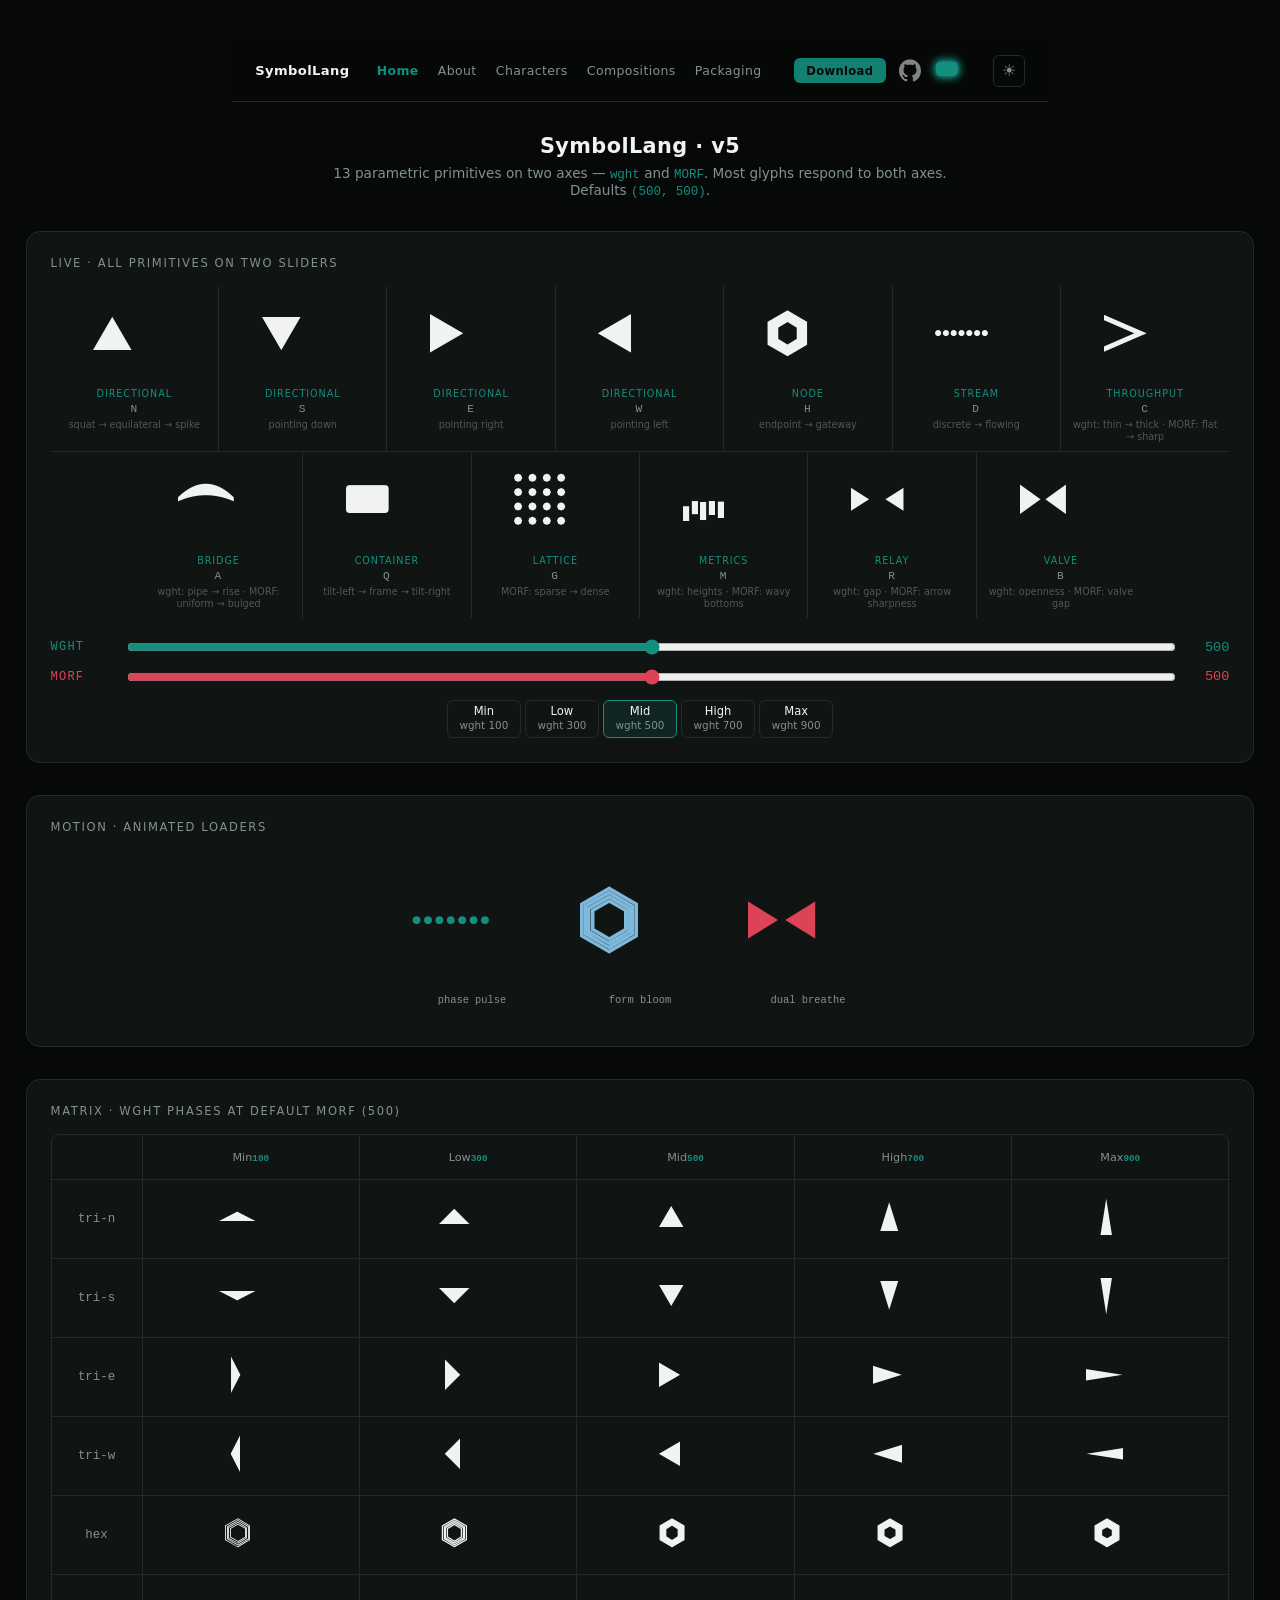
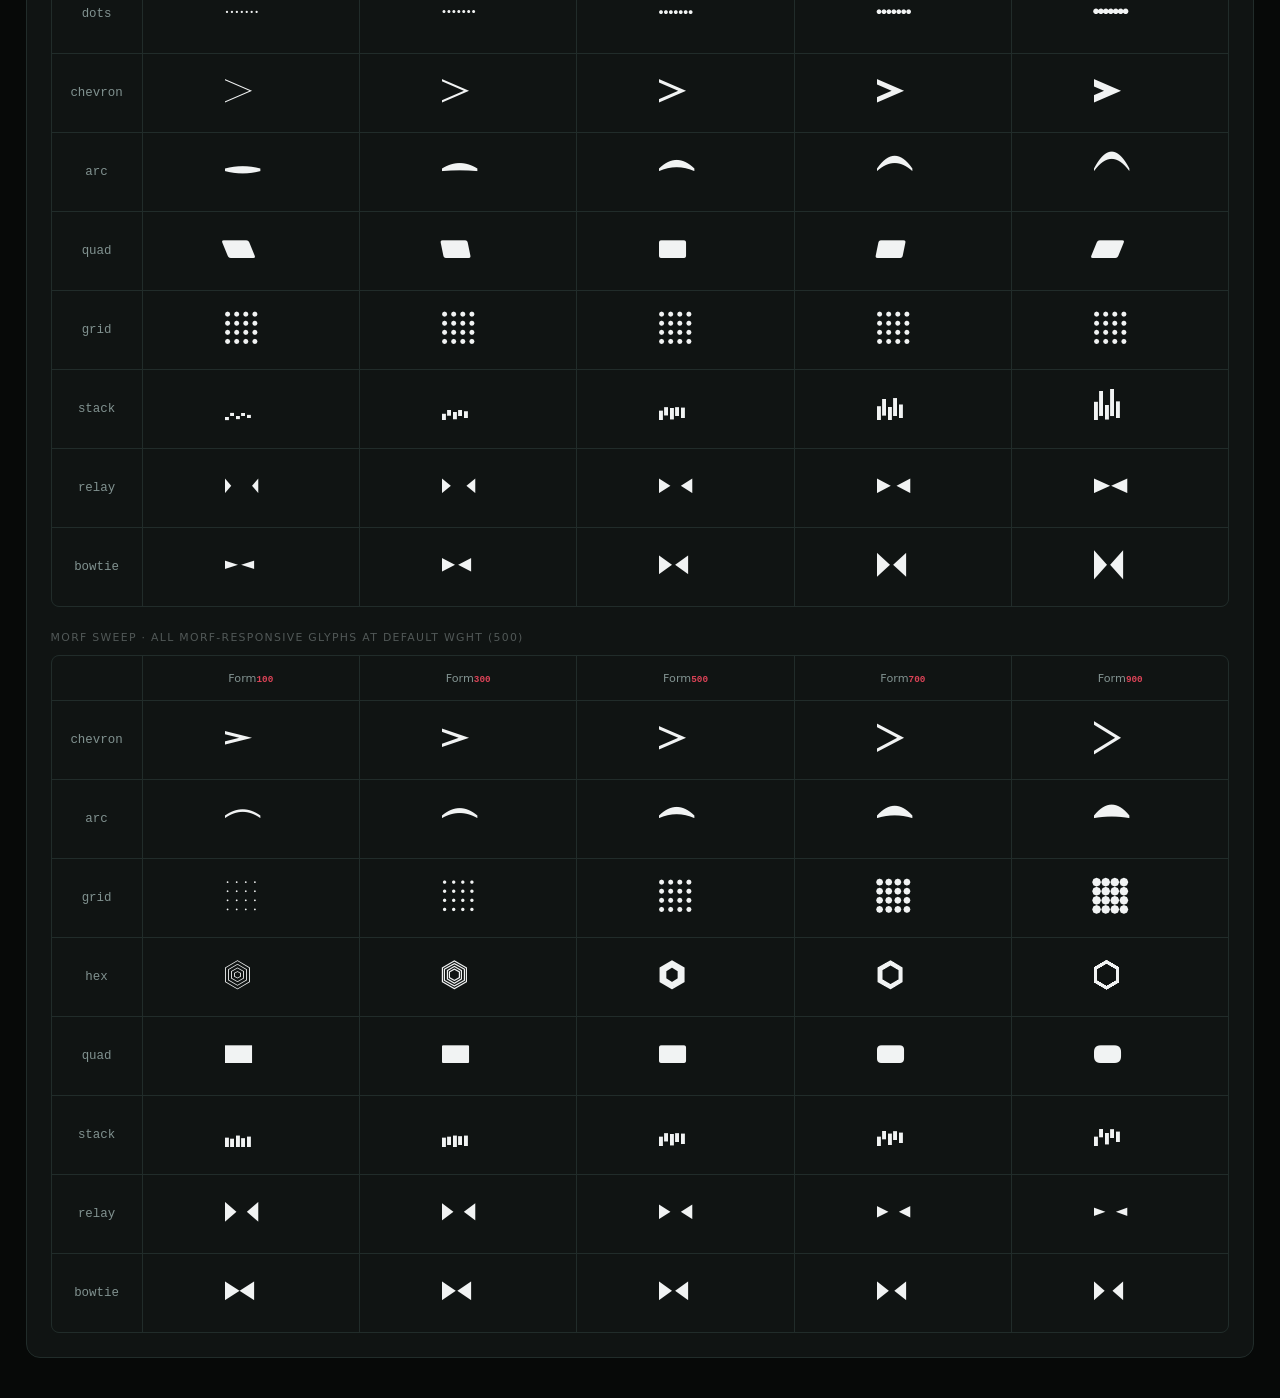
==== commit 9123d027: "chore: earth moving" ====
--- a/public/index.html
+++ b/public/index.html
@@ -4,7 +4,7 @@
 <head>
   <meta charset="utf-8">
   <title>SymbolLang v5 · preview</title>
-  <link rel="stylesheet" href="shared.css">
+  <link rel="stylesheet" href="css/shared.css">
   <style>
     body {
       padding: 2.5rem 1.5rem;
@@ -349,7 +349,7 @@
       margin: 1.5rem 0 0.7rem;
     }
   </style>
-  <script src="shared.js"></script>
+  <script src="js/shared.js"></script>
   <script src="palette.js"></script>
 </head>
 
--- a/public/css/shared.css
+++ b/public/css/shared.css
@@ -0,0 +1,176 @@
+/* ---- Font ---- */
+@font-face {
+  font-family: "SymbolLang";
+  src: url("../fonts/SymbolLang.ttf") format("truetype-variations");
+  font-weight: 100 900;
+}
+
+/* ---- Theme: Dark (default) ---- */
+:root {
+  --color-bg: #0b0b0d;
+  --color-panel: #111116;
+  --color-ink: #f3f3f3;
+  --color-dim: #8a8a90;
+  --color-dimmer: #555;
+  --color-border: #26262b;
+  --color-accent: #5eead4;
+  --color-accent2: #f0a978;
+  --color-glyph: #c8cdd8;
+}
+
+/* ---- Theme: Light ---- */
+[data-theme="light"] {
+  --color-bg: #f5f5f7;
+  --color-panel: #ffffff;
+  --color-ink: #1a1a1a;
+  --color-dim: #6b6b70;
+  --color-dimmer: #999;
+  --color-border: #d8d8dc;
+  --color-accent: #0d9488;
+  --color-accent2: #c77a3a;
+  --color-glyph: #2a2a3a;
+}
+
+/* ---- Reset & base ---- */
+*,
+*::before,
+*::after {
+  box-sizing: border-box;
+}
+
+html,
+body {
+  margin: 0;
+  font-family: ui-sans-serif, -apple-system, system-ui, sans-serif;
+  background: var(--color-bg);
+  color: var(--color-ink);
+}
+
+.sym {
+  font-family: "SymbolLang";
+  line-height: 1;
+}
+
+/* ---- Sticky nav ---- */
+.site-nav {
+  position: sticky;
+  top: 0;
+  z-index: 100;
+  display: flex;
+  align-items: center;
+  justify-content: space-between;
+  padding: 0.6rem 1.5rem;
+  background: color-mix(in srgb, var(--color-bg) 80%, transparent);
+  backdrop-filter: blur(12px);
+  -webkit-backdrop-filter: blur(12px);
+  border-bottom: 1px solid var(--color-border);
+}
+
+.nav-left {
+  display: flex;
+  align-items: center;
+  gap: 1.2rem;
+}
+
+.nav-right {
+  display: flex;
+  align-items: center;
+  gap: 0.8rem;
+  margin-left: 2rem;
+}
+
+.nav-github {
+  display: flex;
+  align-items: center;
+  width: 1.4rem;
+  height: 1.4rem;
+  opacity: 0.5;
+  transition: opacity 0.15s;
+}
+
+.nav-github:hover {
+  opacity: 1;
+}
+
+.nav-github img {
+  width: 100%;
+  height: 100%;
+}
+
+/* swap icon per theme */
+.nav-github .icon-light {
+  display: none;
+}
+
+:root .nav-github .icon-dark {
+  display: block;
+}
+
+[data-theme="light"] .nav-github .icon-dark {
+  display: none;
+}
+
+[data-theme="light"] .nav-github .icon-light {
+  display: block;
+}
+
+.site-nav a {
+  color: var(--color-dim);
+  text-decoration: none;
+  font-size: 0.78rem;
+  letter-spacing: 0.03em;
+  transition: color 0.15s;
+}
+
+.site-nav a:hover {
+  color: var(--color-ink);
+}
+
+.site-nav a.active {
+  color: var(--color-accent);
+  font-weight: 600;
+}
+
+.site-nav a.nav-brand {
+  color: var(--color-ink);
+  font-weight: 600;
+  font-size: 0.82rem;
+  margin-right: 0.5rem;
+}
+
+.nav-download {
+  background: var(--color-accent);
+  color: #0b0b0d !important;
+  font-weight: 600 !important;
+  font-size: 0.72rem !important;
+  padding: 0.35rem 0.8rem;
+  border-radius: 6px;
+  text-decoration: none;
+  letter-spacing: 0.03em;
+  transition: opacity 0.15s;
+  opacity: 0.9;
+}
+
+.nav-download:hover {
+  opacity: 1;
+}
+
+#theme-toggle {
+  background: none;
+  border: 1px solid var(--color-border);
+  color: var(--color-dim);
+  font-size: 1rem;
+  width: 2rem;
+  height: 2rem;
+  border-radius: 6px;
+  cursor: pointer;
+  display: flex;
+  align-items: center;
+  justify-content: center;
+  transition: border-color 0.15s, color 0.15s;
+}
+
+#theme-toggle:hover {
+  border-color: var(--color-accent);
+  color: var(--color-ink);
+}
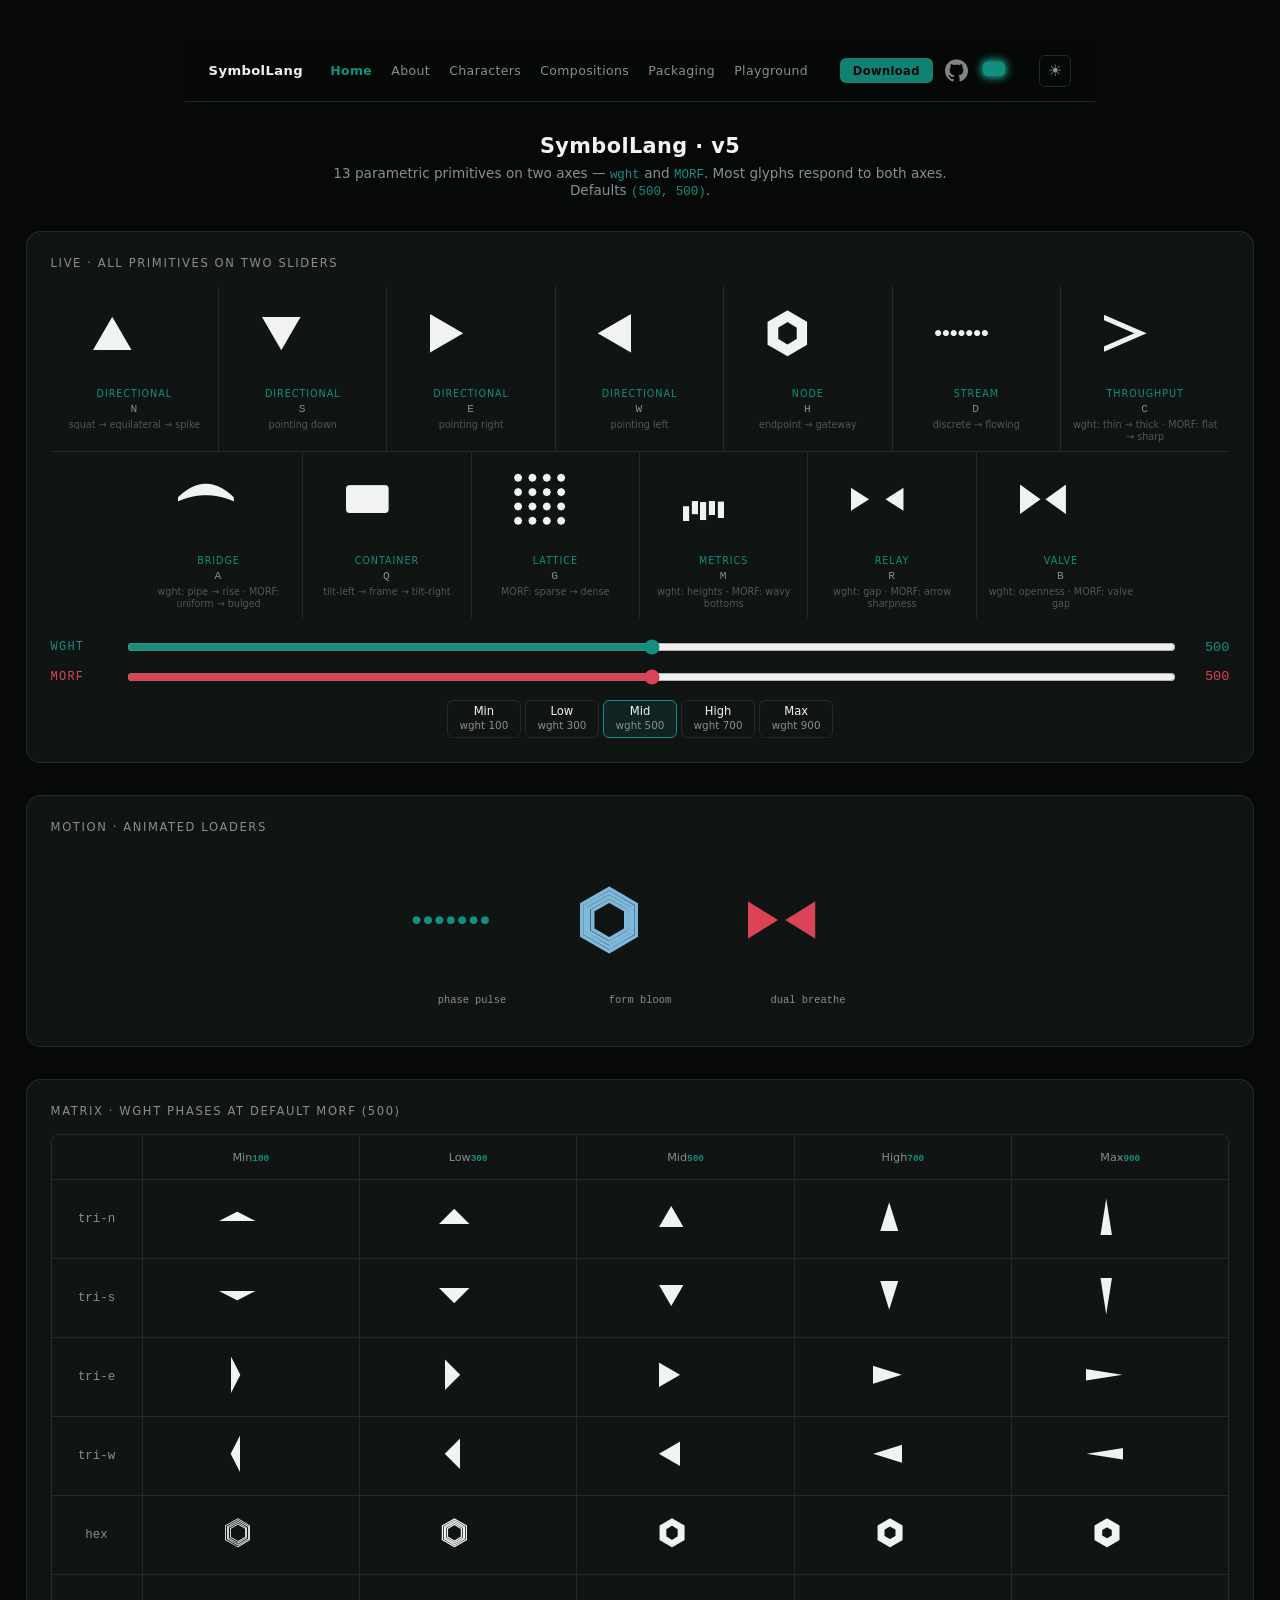
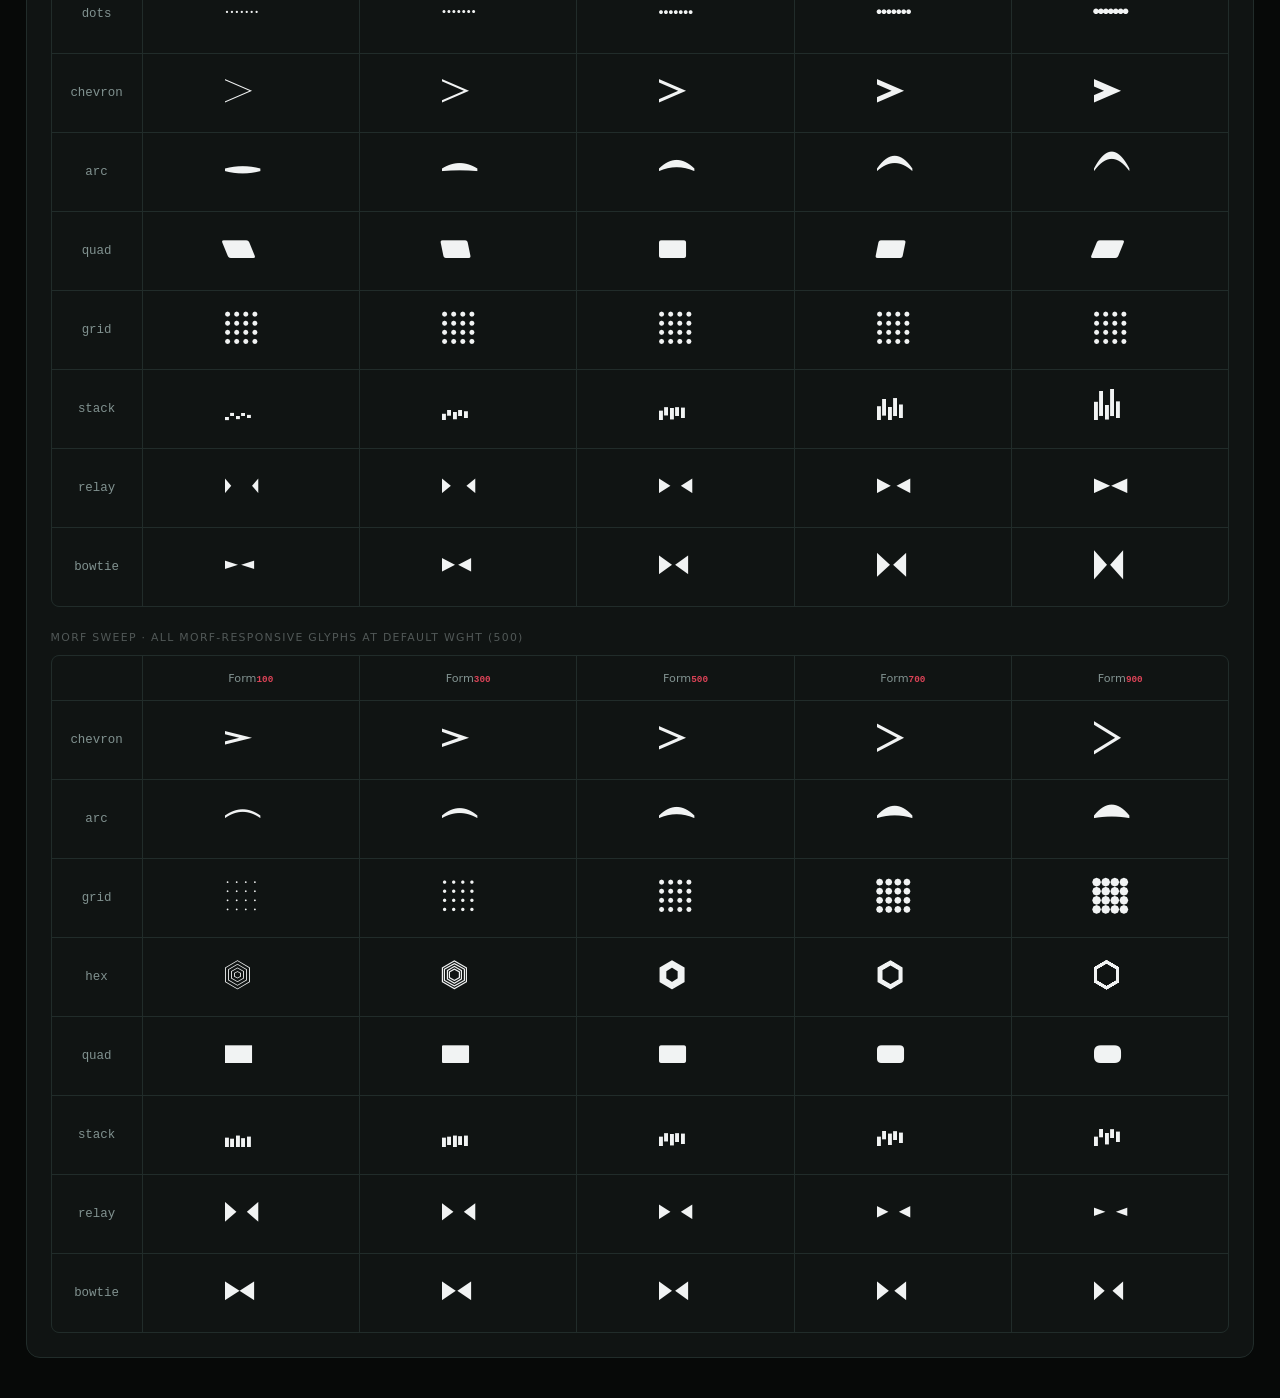
==== commit 3b18698e: "feat: playground" ====
--- a/public/index.html
+++ b/public/index.html
@@ -350,7 +350,7 @@
     }
   </style>
   <script src="js/shared.js"></script>
-  <script src="palette.js"></script>
+  <script src="js/palette.js"></script>
 </head>
 
 <body>
@@ -363,6 +363,7 @@
       <a href="sample_catalog.html">Characters</a>
       <a href="sample_brand_vocab.html">Compositions</a>
       <a href="sample_packaging.html">Packaging</a>
+      <a href="playground.html">Playground</a>
     </div>
     <div class="nav-right">
       <a href="downloads.html" class="nav-download">Download</a>
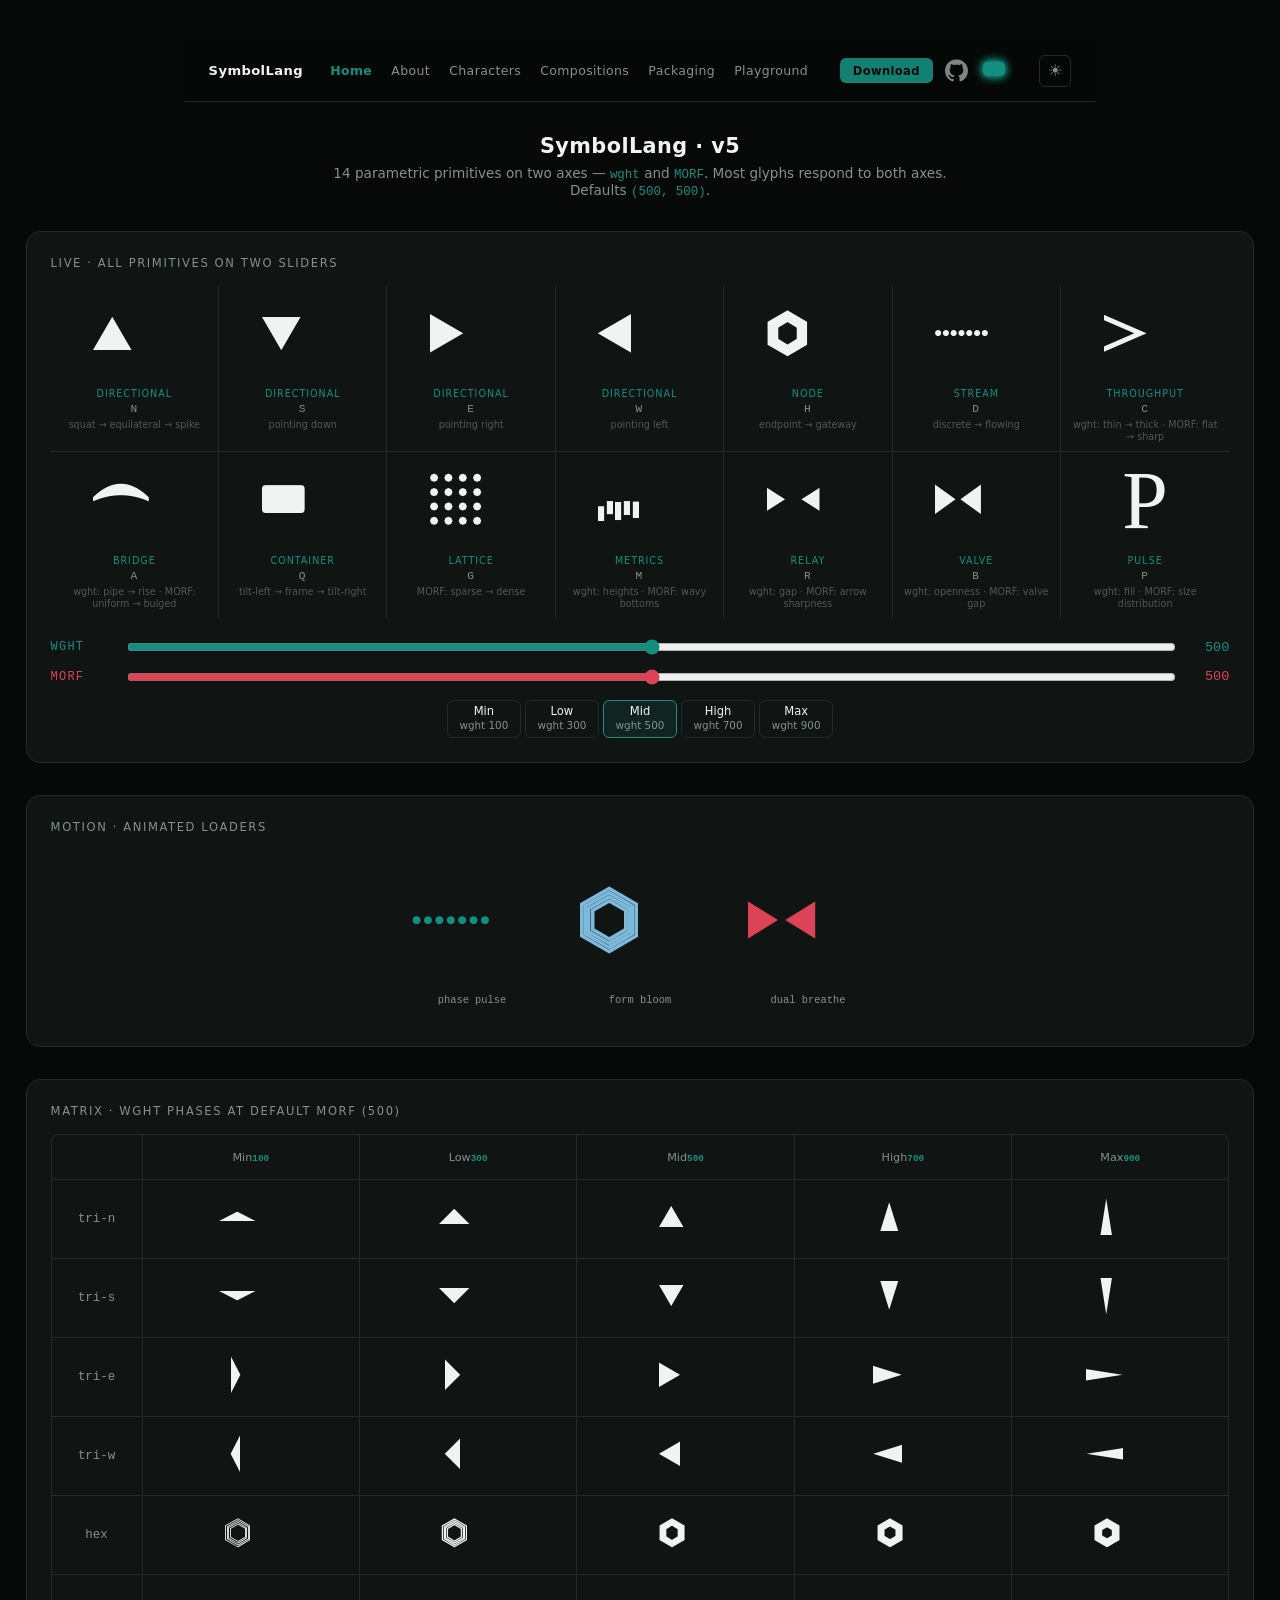
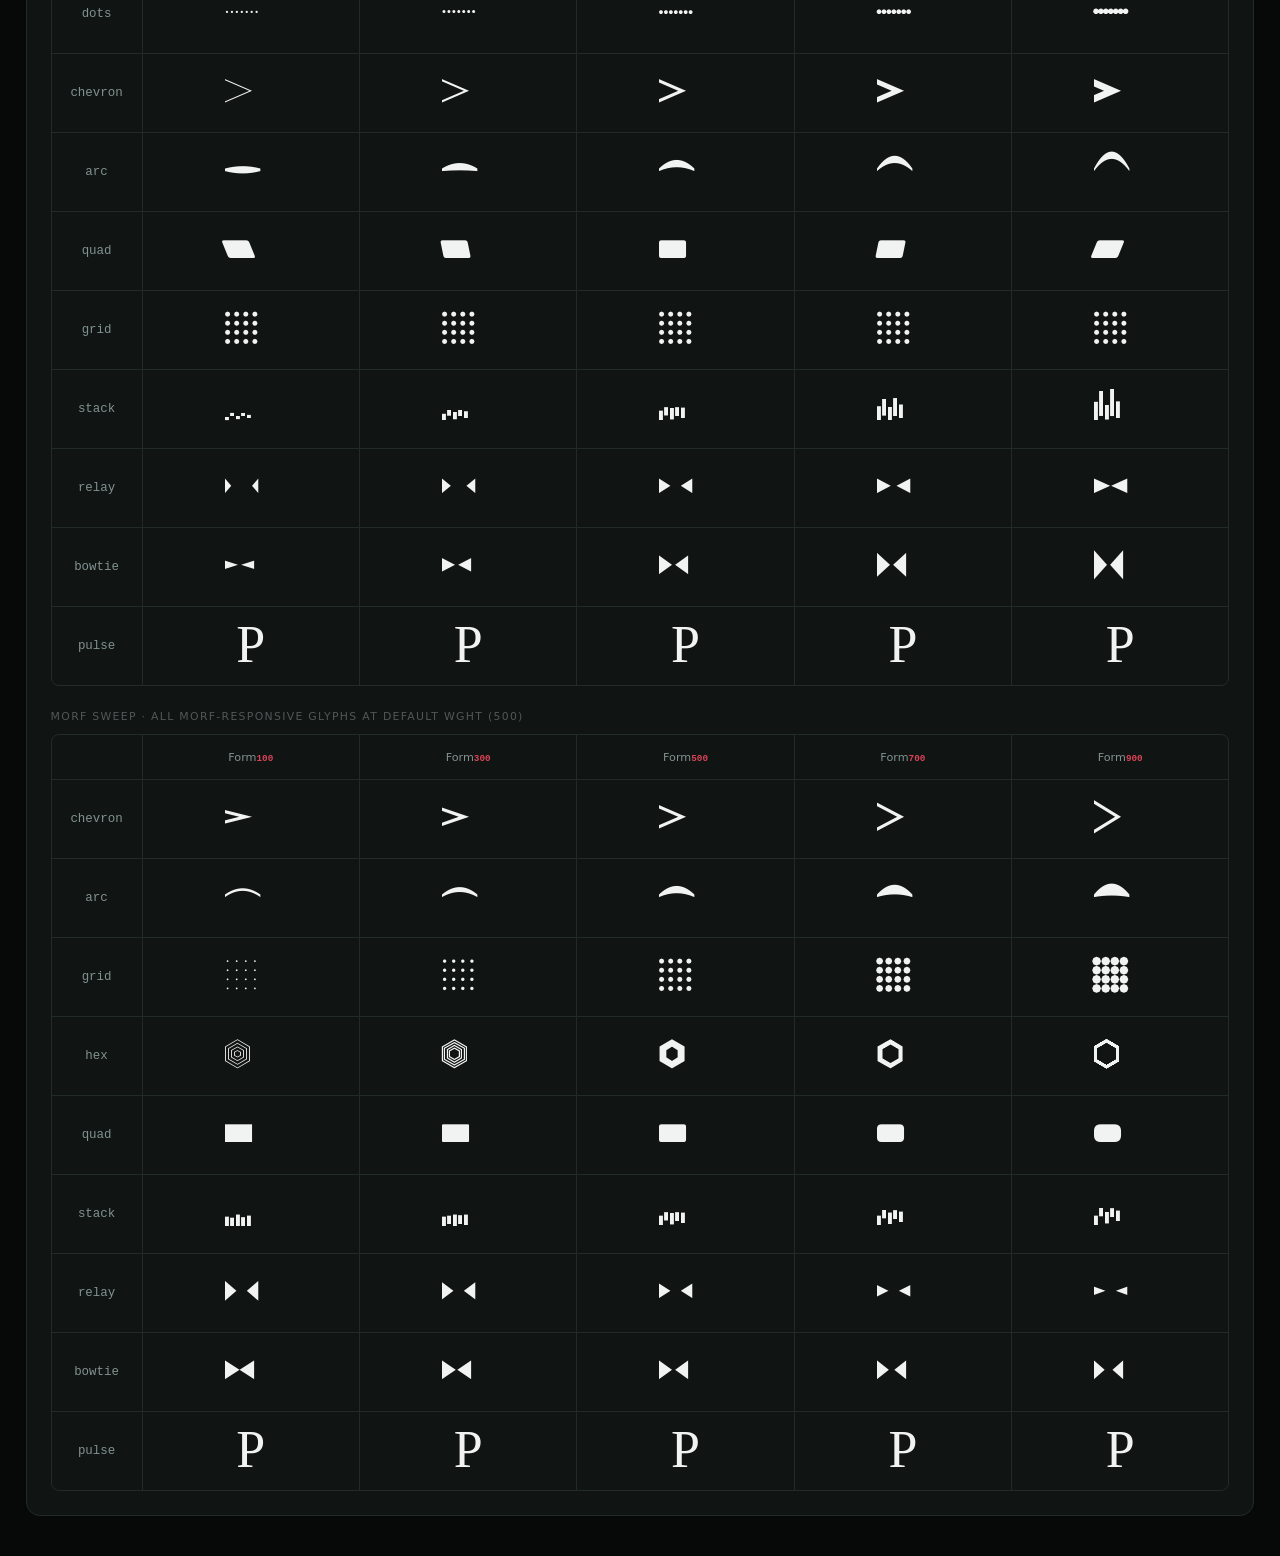
==== commit 751af4fc: "feat: new pulse" ====
--- a/public/index.html
+++ b/public/index.html
@@ -376,7 +376,7 @@
 
   <header>
     <h1>SymbolLang · v5</h1>
-    <p>13 parametric primitives on two axes — <code>wght</code> and <code>MORF</code>. Most glyphs respond to both axes.
+    <p>14 parametric primitives on two axes — <code>wght</code> and <code>MORF</code>. Most glyphs respond to both axes.
       Defaults <code>(500, 500)</code>.</p>
   </header>
 
@@ -409,6 +409,8 @@
           class="hint">wght: gap · MORF: arrow sharpness</span></div>
       <div class="live-cell"><span class="glyph">B</span><span class="role">valve</span><span class="key">B</span><span
           class="hint">wght: openness · MORF: valve gap</span></div>
+      <div class="live-cell"><span class="glyph">P</span><span class="role">pulse</span><span class="key">P</span><span
+          class="hint">wght: fill · MORF: size distribution</span></div>
     </div>
     <div class="sliders">
       <span class="slider-label wght">wght</span>
@@ -521,6 +523,12 @@
       <div class="mcell"><span style="font-variation-settings:'wght' 500,'MORF' 500">B</span></div>
       <div class="mcell"><span style="font-variation-settings:'wght' 700,'MORF' 500">B</span></div>
       <div class="mcell"><span style="font-variation-settings:'wght' 900,'MORF' 500">B</span></div>
+      <div class="mcell mlabel">pulse</div>
+      <div class="mcell"><span style="font-variation-settings:'wght' 100,'MORF' 500">P</span></div>
+      <div class="mcell"><span style="font-variation-settings:'wght' 300,'MORF' 500">P</span></div>
+      <div class="mcell"><span style="font-variation-settings:'wght' 500,'MORF' 500">P</span></div>
+      <div class="mcell"><span style="font-variation-settings:'wght' 700,'MORF' 500">P</span></div>
+      <div class="mcell"><span style="font-variation-settings:'wght' 900,'MORF' 500">P</span></div>
     </div>
 
     <div class="sub-section-title">MORF sweep · all MORF-responsive glyphs at default wght (500)</div>
@@ -579,6 +587,12 @@
       <div class="mcell"><span style="font-variation-settings:'wght' 500,'MORF' 500">B</span></div>
       <div class="mcell"><span style="font-variation-settings:'wght' 500,'MORF' 700">B</span></div>
       <div class="mcell"><span style="font-variation-settings:'wght' 500,'MORF' 900">B</span></div>
+      <div class="mcell mlabel">pulse</div>
+      <div class="mcell"><span style="font-variation-settings:'wght' 500,'MORF' 100">P</span></div>
+      <div class="mcell"><span style="font-variation-settings:'wght' 500,'MORF' 300">P</span></div>
+      <div class="mcell"><span style="font-variation-settings:'wght' 500,'MORF' 500">P</span></div>
+      <div class="mcell"><span style="font-variation-settings:'wght' 500,'MORF' 700">P</span></div>
+      <div class="mcell"><span style="font-variation-settings:'wght' 500,'MORF' 900">P</span></div>
     </div>
   </div>
 
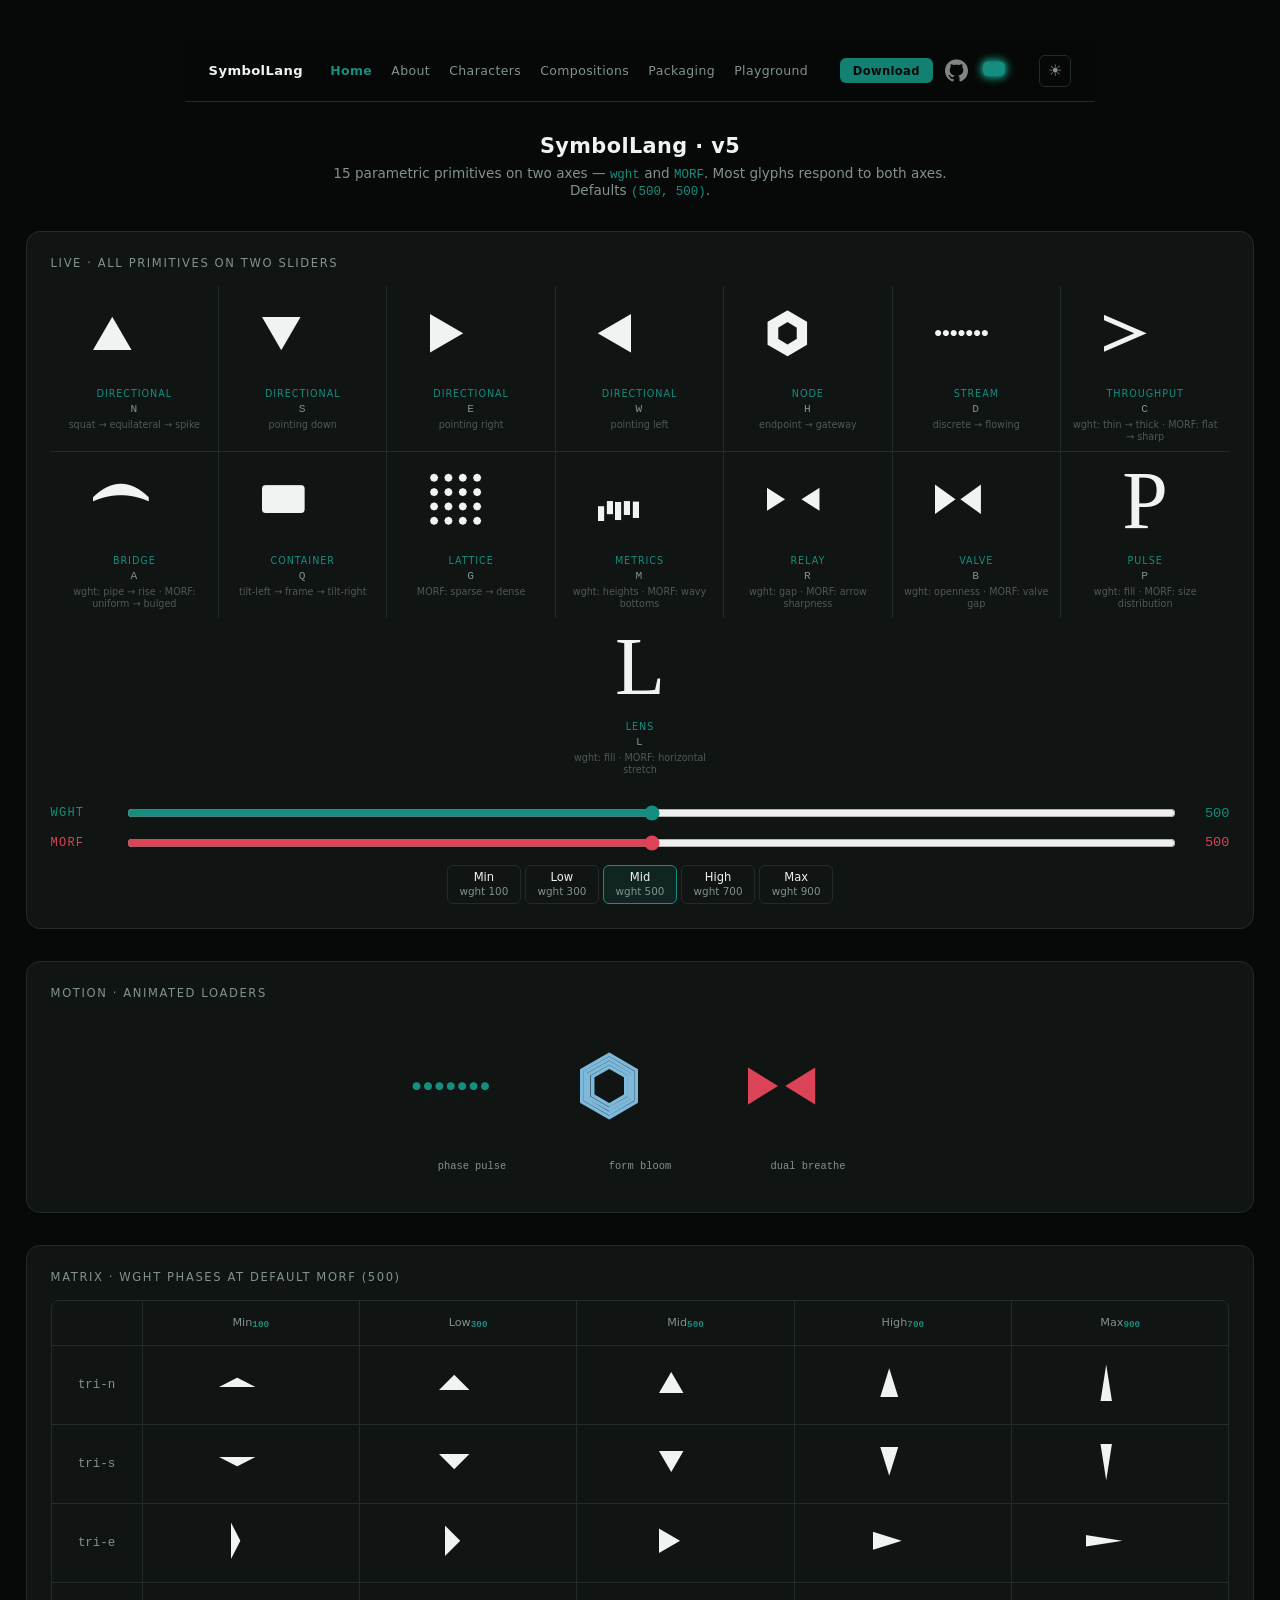
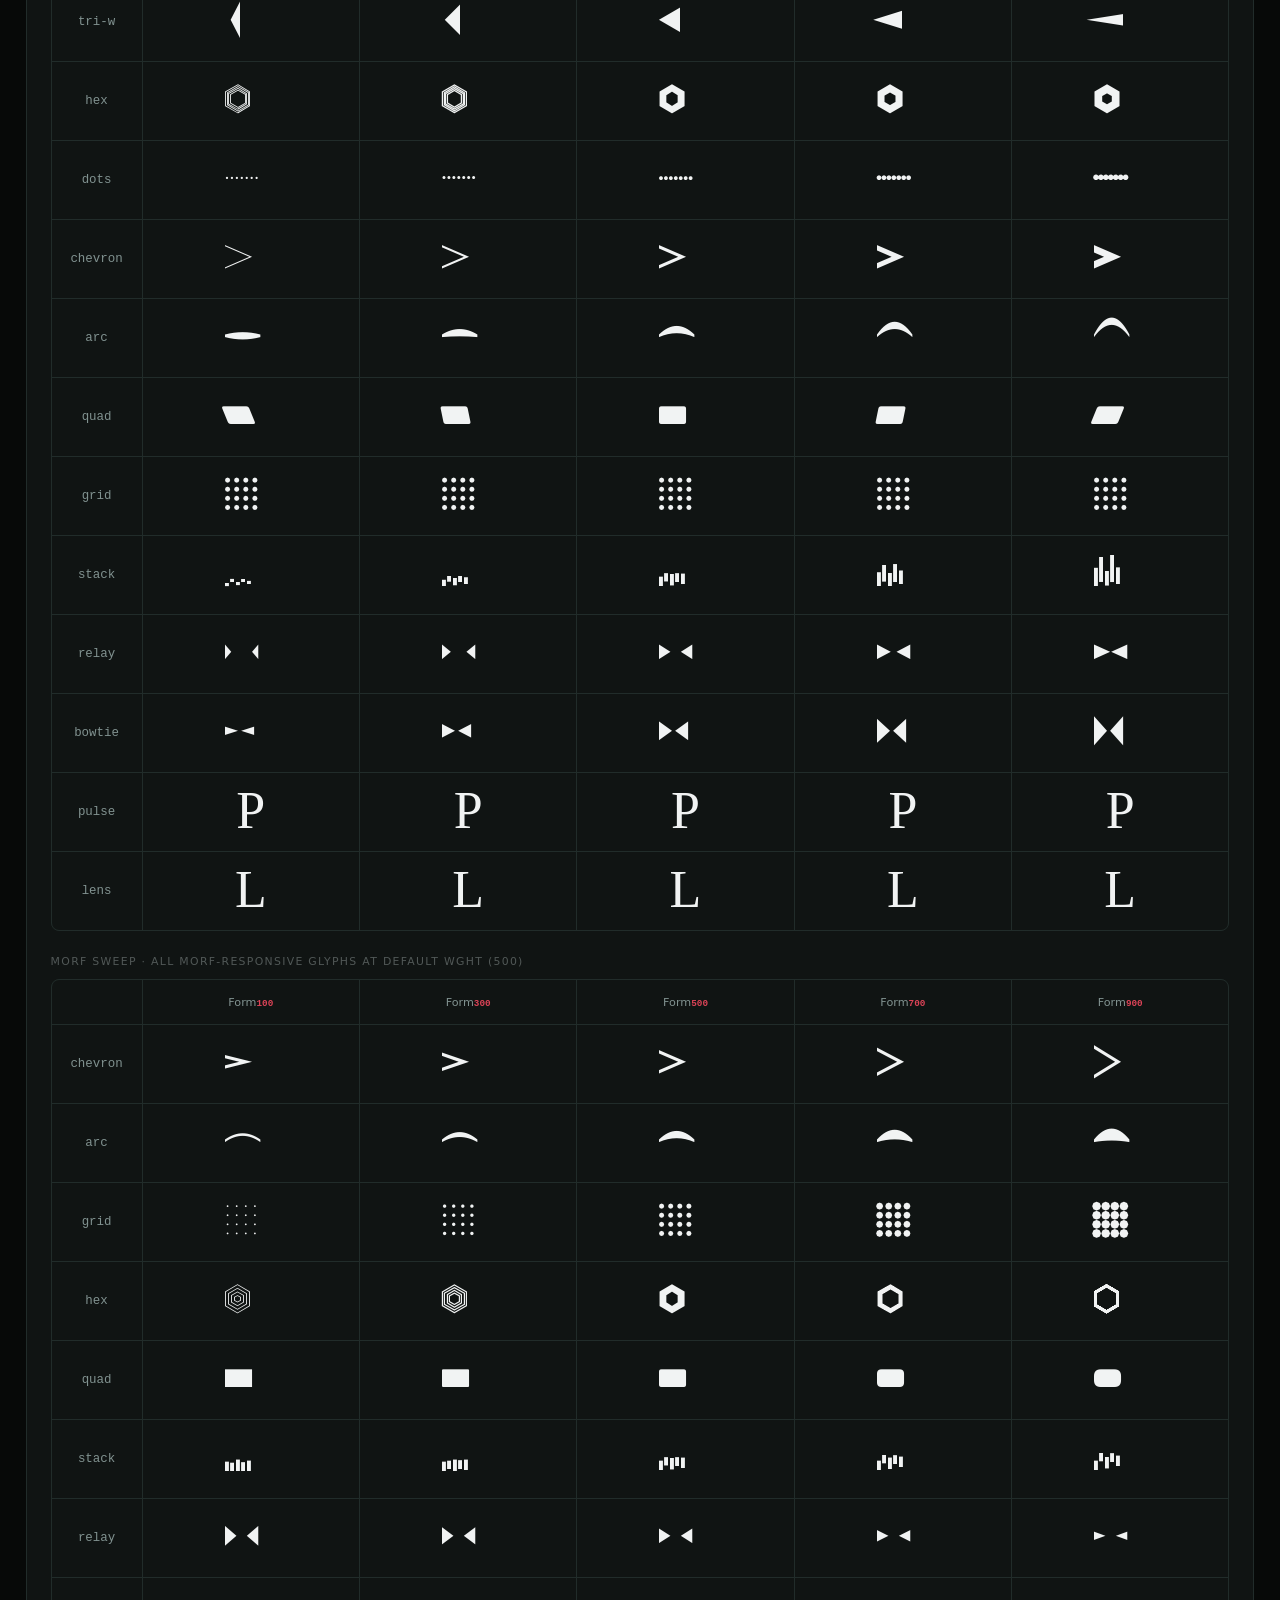
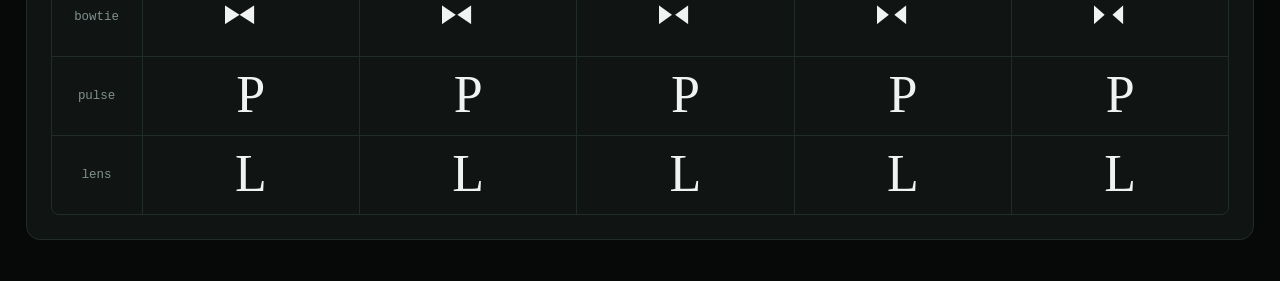
==== commit 10c6edd4: "feat: lens char" ====
--- a/public/index.html
+++ b/public/index.html
@@ -376,7 +376,7 @@
 
   <header>
     <h1>SymbolLang · v5</h1>
-    <p>14 parametric primitives on two axes — <code>wght</code> and <code>MORF</code>. Most glyphs respond to both axes.
+    <p>15 parametric primitives on two axes — <code>wght</code> and <code>MORF</code>. Most glyphs respond to both axes.
       Defaults <code>(500, 500)</code>.</p>
   </header>
 
@@ -411,6 +411,8 @@
           class="hint">wght: openness · MORF: valve gap</span></div>
       <div class="live-cell"><span class="glyph">P</span><span class="role">pulse</span><span class="key">P</span><span
           class="hint">wght: fill · MORF: size distribution</span></div>
+      <div class="live-cell"><span class="glyph">L</span><span class="role">lens</span><span class="key">L</span><span
+          class="hint">wght: fill · MORF: horizontal stretch</span></div>
     </div>
     <div class="sliders">
       <span class="slider-label wght">wght</span>
@@ -529,6 +531,12 @@
       <div class="mcell"><span style="font-variation-settings:'wght' 500,'MORF' 500">P</span></div>
       <div class="mcell"><span style="font-variation-settings:'wght' 700,'MORF' 500">P</span></div>
       <div class="mcell"><span style="font-variation-settings:'wght' 900,'MORF' 500">P</span></div>
+      <div class="mcell mlabel">lens</div>
+      <div class="mcell"><span style="font-variation-settings:'wght' 100,'MORF' 500">L</span></div>
+      <div class="mcell"><span style="font-variation-settings:'wght' 300,'MORF' 500">L</span></div>
+      <div class="mcell"><span style="font-variation-settings:'wght' 500,'MORF' 500">L</span></div>
+      <div class="mcell"><span style="font-variation-settings:'wght' 700,'MORF' 500">L</span></div>
+      <div class="mcell"><span style="font-variation-settings:'wght' 900,'MORF' 500">L</span></div>
     </div>
 
     <div class="sub-section-title">MORF sweep · all MORF-responsive glyphs at default wght (500)</div>
@@ -593,6 +601,12 @@
       <div class="mcell"><span style="font-variation-settings:'wght' 500,'MORF' 500">P</span></div>
       <div class="mcell"><span style="font-variation-settings:'wght' 500,'MORF' 700">P</span></div>
       <div class="mcell"><span style="font-variation-settings:'wght' 500,'MORF' 900">P</span></div>
+      <div class="mcell mlabel">lens</div>
+      <div class="mcell"><span style="font-variation-settings:'wght' 500,'MORF' 100">L</span></div>
+      <div class="mcell"><span style="font-variation-settings:'wght' 500,'MORF' 300">L</span></div>
+      <div class="mcell"><span style="font-variation-settings:'wght' 500,'MORF' 500">L</span></div>
+      <div class="mcell"><span style="font-variation-settings:'wght' 500,'MORF' 700">L</span></div>
+      <div class="mcell"><span style="font-variation-settings:'wght' 500,'MORF' 900">L</span></div>
     </div>
   </div>
 
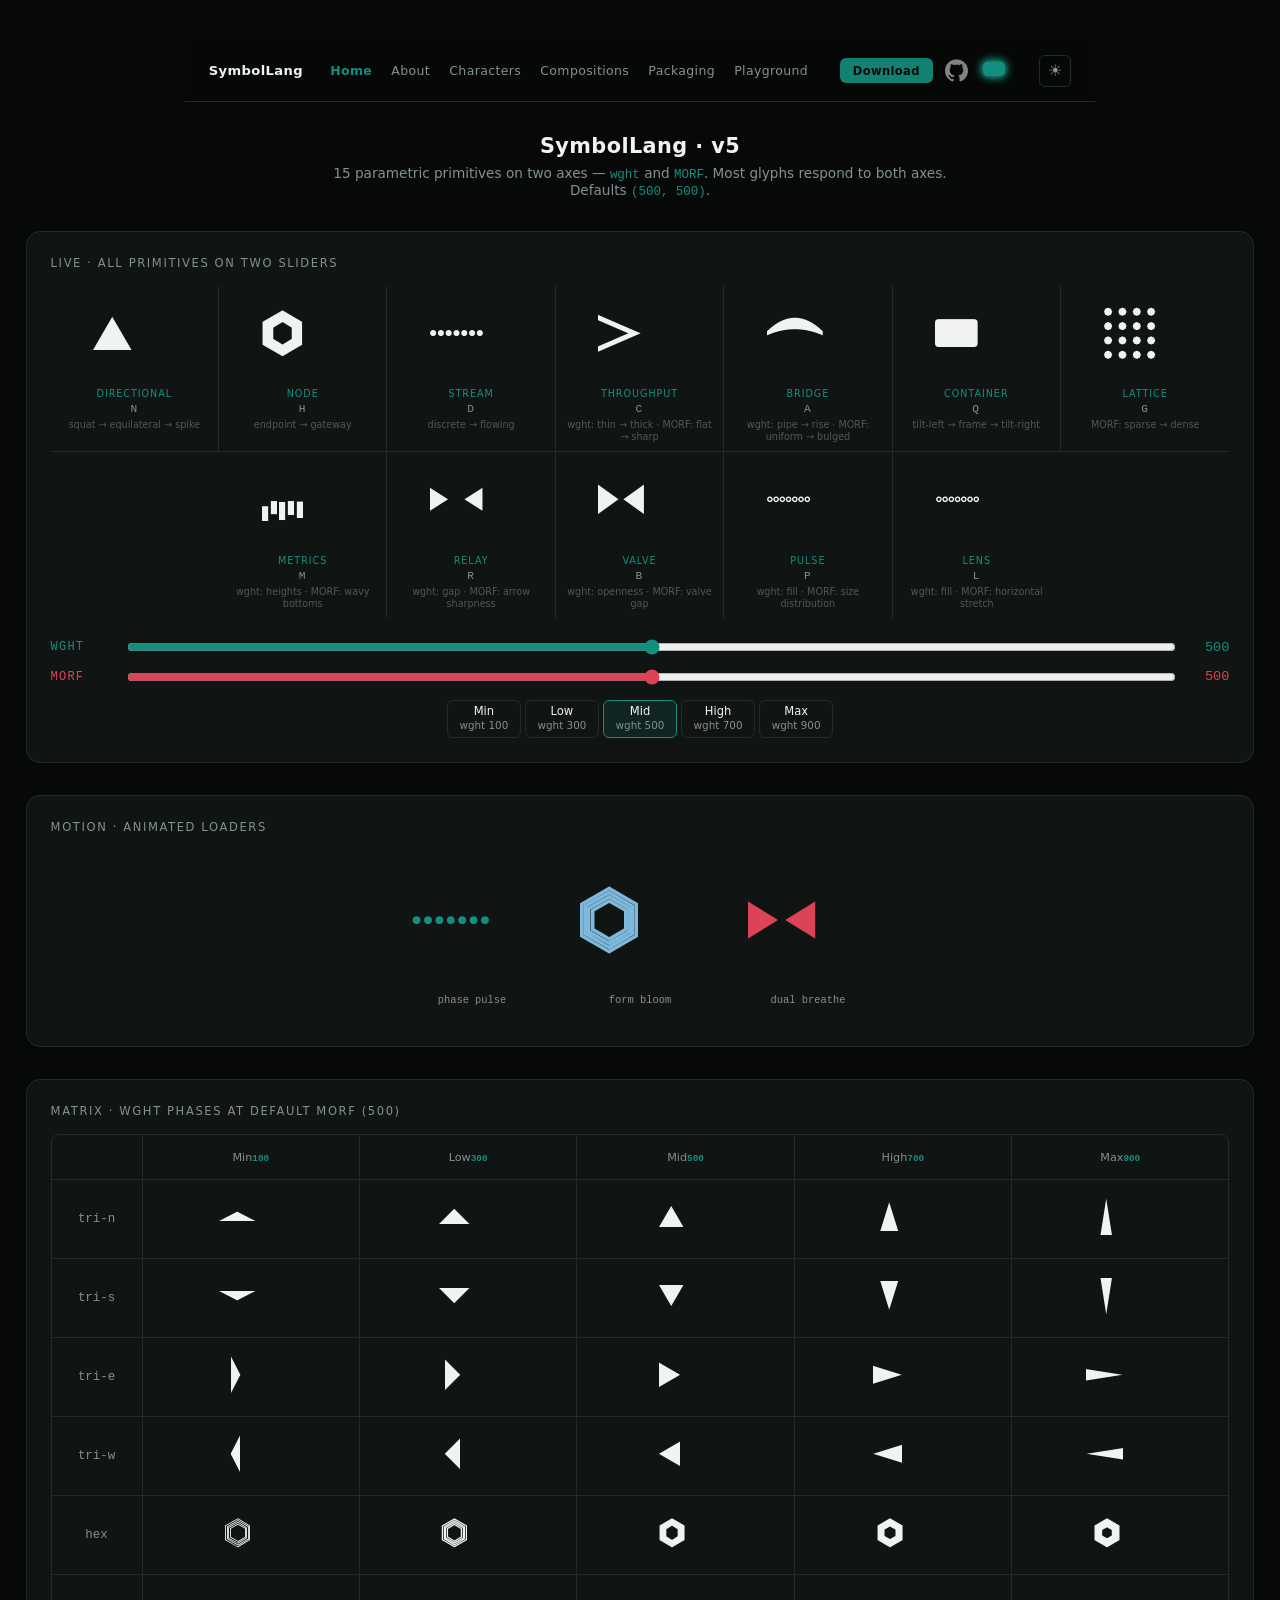
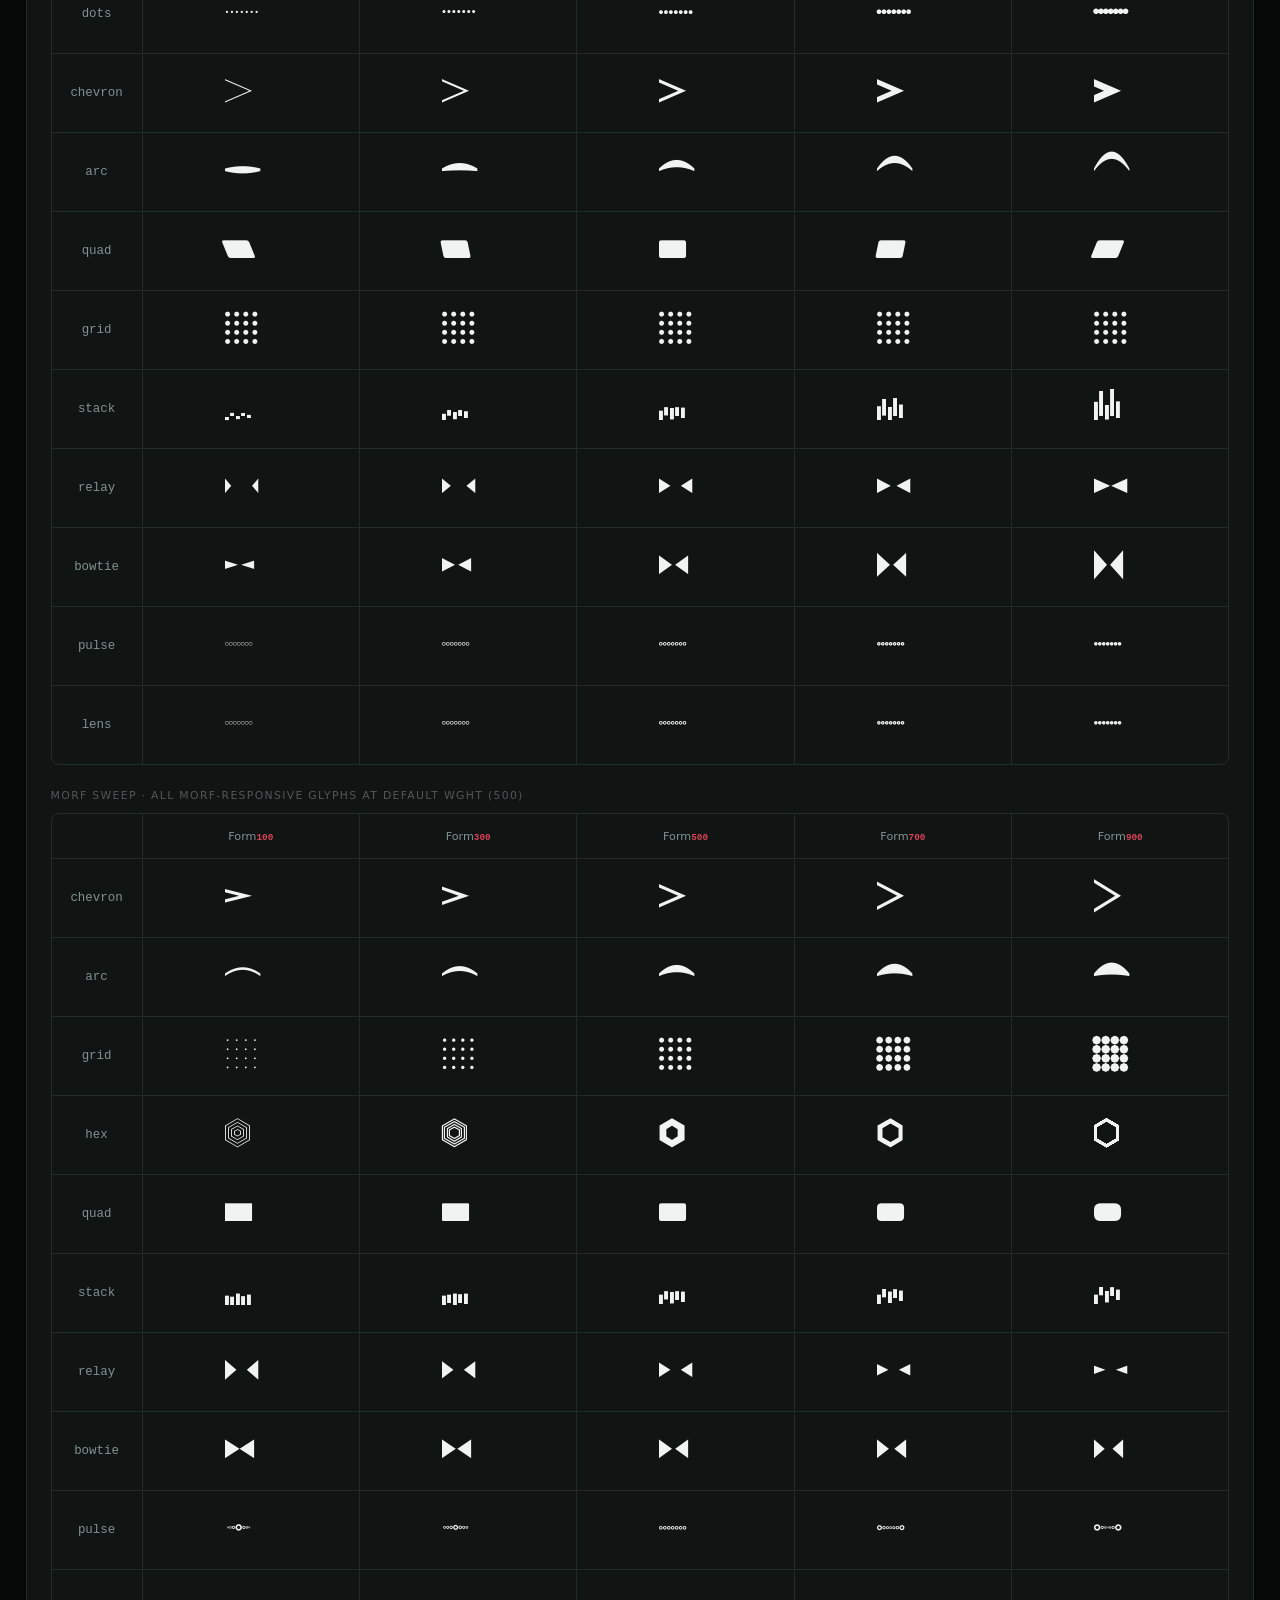
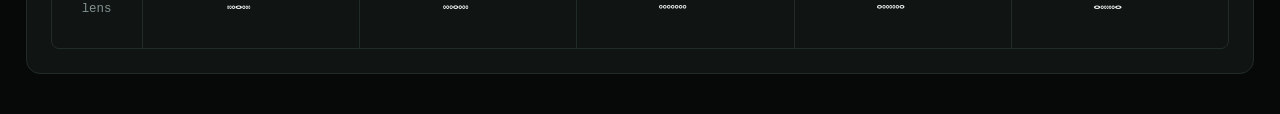
==== commit d6c9ce98: "moving fonts" ====
--- a/public/index.html
+++ b/public/index.html
@@ -1,652 +1,1872 @@
-<!DOCTYPE html>
+<!doctype html>
 <html lang="en" data-theme="dark">
-
-<head>
-  <meta charset="utf-8">
-  <title>SymbolLang v5 · preview</title>
-  <link rel="stylesheet" href="css/shared.css">
-  <style>
-    body {
-      padding: 2.5rem 1.5rem;
-      display: flex;
-      flex-direction: column;
-      align-items: center;
-      gap: 2rem;
-      min-height: 100vh;
-    }
-
-    header {
-      text-align: center;
-    }
-
-    header h1 {
-      font-weight: 600;
-      font-size: 1.3rem;
-      margin: 0 0 0.4rem;
-      letter-spacing: 0.02em;
-    }
-
-    header p {
-      font-size: 0.85rem;
-      color: var(--color-dim);
-      margin: 0;
-      max-width: 620px;
-    }
-
-    header code {
-      color: var(--color-accent);
-      font-family: ui-monospace, monospace;
-      font-size: 0.78rem;
-    }
-
-    .panel {
-      background: var(--color-panel);
-      border: 1px solid var(--color-border);
-      border-radius: 14px;
-      padding: 1.5rem;
-      width: min(1280px, 96vw);
-    }
-
-    .section-title {
-      font-size: 0.72rem;
-      color: var(--color-dim);
-      text-transform: uppercase;
-      letter-spacing: 0.14em;
-      margin: 0 0 1rem;
-    }
-
-    /* ---- live row ---- */
-    .live {
-      display: flex;
-      flex-wrap: wrap;
-      justify-content: center;
-      gap: 0;
-    }
-
-    .live-cell {
-      display: flex;
-      flex-direction: column;
-      align-items: center;
-      gap: 0.25rem;
-      padding: 0.5rem 0.6rem;
-      border-right: 1px solid var(--color-border);
-      border-bottom: 1px solid var(--color-border);
-      flex: 0 0 calc(100% / 7);
-      box-sizing: border-box;
-    }
-
-    .live-cell:nth-child(7n) {
-      border-right: none;
-    }
-
-    .live-cell:nth-child(n+8) {
-      border-bottom: none;
-    }
-
-    .live-cell:last-child {
-      border-right: none;
-    }
-
-    .live-cell .glyph {
-      font-family: "SymbolLang";
-      font-size: 82px;
-      line-height: 1;
-      color: var(--color-ink);
-      font-variation-settings: "wght" var(--wght, 500), "MORF" var(--morf, 500);
-      transition: font-variation-settings 40ms linear;
-      height: 86px;
-      display: flex;
-      align-items: center;
-      justify-content: center;
-    }
-
-    .live-cell .role {
-      font-size: 0.6rem;
-      color: var(--color-accent);
-      text-transform: uppercase;
-      letter-spacing: 0.1em;
-      margin-top: 0.3rem;
-    }
-
-    .live-cell .key {
-      font-family: ui-monospace, "SF Mono", monospace;
-      font-size: 0.7rem;
-      color: var(--color-dim);
-      letter-spacing: 0.1em;
-    }
-
-    .live-cell .hint {
-      font-size: 0.6rem;
-      color: var(--color-dimmer);
-      text-align: center;
-      padding: 0 0.1rem;
-      line-height: 1.25;
-      min-height: 2.2em;
-    }
-
-    /* ---- sliders ---- */
-    .sliders {
-      display: grid;
-      grid-template-columns: 60px 1fr auto;
-      gap: 0.6rem 0.9rem;
-      align-items: center;
-      margin-top: 1.2rem;
-    }
-
-    .slider-label {
-      font-family: ui-monospace, monospace;
-      font-size: 0.75rem;
-      color: var(--color-dim);
-      text-transform: uppercase;
-      letter-spacing: 0.1em;
-    }
-
-    .slider-label.wght {
-      color: var(--color-accent);
-    }
-
-    .slider-label.morf {
-      color: var(--color-accent2);
-    }
-
-    input[type=range] {
-      width: 100%;
-    }
-
-    input[type=range].wght {
-      accent-color: var(--color-accent);
-    }
-
-    input[type=range].morf {
-      accent-color: var(--color-accent2);
-    }
-
-    .readout {
-      font-family: ui-monospace, monospace;
-      font-size: 0.85rem;
-      min-width: 3em;
-      text-align: right;
-    }
-
-    .readout.wght {
-      color: var(--color-accent);
-    }
-
-    .readout.morf {
-      color: var(--color-accent2);
-    }
-
-    .phase-buttons {
-      display: flex;
-      gap: 0.3rem;
-      flex-wrap: wrap;
-      justify-content: center;
-      margin-top: 0.8rem;
-    }
-
-    .phase-buttons button {
-      background: transparent;
-      color: var(--color-ink);
-      border: 1px solid var(--color-border);
-      padding: 0.3rem 0.7rem;
-      border-radius: 6px;
-      cursor: pointer;
-      font: inherit;
-      font-size: 0.72rem;
-      line-height: 1.15;
-      display: flex;
-      flex-direction: column;
-      align-items: center;
-      gap: 0.1rem;
-      min-width: 70px;
-    }
-
-    .phase-buttons button small {
-      color: var(--color-dim);
-      font-size: 0.65rem;
-    }
-
-    .phase-buttons button:hover {
-      border-color: var(--color-accent);
-    }
-
-    .phase-buttons button.active {
-      background: color-mix(in srgb, var(--color-accent) 14%, transparent);
-      border-color: var(--color-accent);
-    }
-
-    /* ---- loaders ---- */
-    .loader-row {
-      display: flex;
-      align-items: center;
-      justify-content: center;
-      gap: 3rem;
-      padding: 1rem 0;
-      flex-wrap: wrap;
-    }
-
-    .loader-item {
-      display: flex;
-      flex-direction: column;
-      align-items: center;
-      gap: 0.5rem;
-    }
-
-    .loader-item small {
-      font-size: 0.65rem;
-      color: var(--color-dim);
-      font-family: ui-monospace, monospace;
-    }
-
-    .loader-item .sym {
-      font-size: 120px;
-    }
-
-    @keyframes phase-pulse {
-
-      0%,
-      100% {
-        font-variation-settings: "wght" 100, "MORF" 500;
-      }
-
-      50% {
-        font-variation-settings: "wght" 900, "MORF" 500;
-      }
-    }
-
-    @keyframes form-bloom {
-
-      0%,
-      100% {
-        font-variation-settings: "wght" 500, "MORF" 100;
-      }
-
-      50% {
-        font-variation-settings: "wght" 500, "MORF" 900;
-      }
-    }
-
-    @keyframes both-breathe {
-
-      0%,
-      100% {
-        font-variation-settings: "wght" 200, "MORF" 200;
-      }
-
-      50% {
-        font-variation-settings: "wght" 800, "MORF" 800;
-      }
-    }
-
-    .anim-phase {
-      animation: phase-pulse 2s ease-in-out infinite;
-    }
-
-    .anim-form {
-      animation: form-bloom 2.5s ease-in-out infinite;
-    }
-
-    .anim-both {
-      animation: both-breathe 3s ease-in-out infinite;
-    }
-
-    /* ---- matrices ---- */
-    .matrix {
-      display: grid;
-      grid-template-columns: 90px repeat(5, 1fr);
-      gap: 1px;
-      background: var(--color-border);
-      border: 1px solid var(--color-border);
-      border-radius: 8px;
-      overflow: hidden;
-    }
-
-    .mcell {
-      background: var(--color-panel);
-      display: flex;
-      align-items: center;
-      justify-content: center;
-      min-height: 78px;
-    }
-
-    .mcell span {
-      font-family: "SymbolLang";
-      font-size: 52px;
-      line-height: 1;
-    }
-
-    .mhead {
-      font-size: 0.7rem;
-      color: var(--color-dim);
-      min-height: 44px;
-      text-align: center;
-      padding: 0.4rem 0;
-    }
-
-    .mhead small {
-      color: var(--color-accent);
-      font-family: ui-monospace, monospace;
-      font-weight: 600;
-      display: block;
-      margin-top: 0.15rem;
-    }
-
-    .matrix.morf .mhead small {
-      color: var(--color-accent2);
-    }
-
-    .mlabel {
-      font-size: 0.78rem;
-      color: var(--color-dim);
-      font-family: ui-monospace, monospace;
-    }
-
-    .sub-section-title {
-      font-size: 0.68rem;
-      color: var(--color-dimmer);
-      text-transform: uppercase;
-      letter-spacing: 0.12em;
-      margin: 1.5rem 0 0.7rem;
-    }
-  </style>
-  <script src="js/shared.js"></script>
-  <script src="js/palette.js"></script>
-</head>
-
-<body>
-
-  <nav class="site-nav">
-    <div class="nav-left">
-      <a href="index.html" class="nav-brand">SymbolLang</a>
-      <a href="index.html" class="active">Home</a>
-      <a href="about.html">About</a>
-      <a href="sample_catalog.html">Characters</a>
-      <a href="sample_brand_vocab.html">Compositions</a>
-      <a href="sample_packaging.html">Packaging</a>
-      <a href="playground.html">Playground</a>
+  <head>
+    <meta charset="utf-8" />
+    <title>SymbolLang v5 · preview</title>
+    <link rel="stylesheet" href="css/shared.css" />
+    <style>
+      body {
+        padding: 2.5rem 1.5rem;
+        display: flex;
+        flex-direction: column;
+        align-items: center;
+        gap: 2rem;
+        min-height: 100vh;
+      }
+
+      header {
+        text-align: center;
+      }
+
+      header h1 {
+        font-weight: 600;
+        font-size: 1.3rem;
+        margin: 0 0 0.4rem;
+        letter-spacing: 0.02em;
+      }
+
+      header p {
+        font-size: 0.85rem;
+        color: var(--color-dim);
+        margin: 0;
+        max-width: 620px;
+      }
+
+      header code {
+        color: var(--color-accent);
+        font-family: ui-monospace, monospace;
+        font-size: 0.78rem;
+      }
+
+      .panel {
+        background: var(--color-panel);
+        border: 1px solid var(--color-border);
+        border-radius: 14px;
+        padding: 1.5rem;
+        width: min(1280px, 96vw);
+      }
+
+      .section-title {
+        font-size: 0.72rem;
+        color: var(--color-dim);
+        text-transform: uppercase;
+        letter-spacing: 0.14em;
+        margin: 0 0 1rem;
+      }
+
+      /* ---- live row ---- */
+      .live {
+        display: flex;
+        flex-wrap: wrap;
+        justify-content: center;
+        gap: 0;
+      }
+
+      .live-cell {
+        display: flex;
+        flex-direction: column;
+        align-items: center;
+        gap: 0.25rem;
+        padding: 0.5rem 0.6rem;
+        border-right: 1px solid var(--color-border);
+        border-bottom: 1px solid var(--color-border);
+        flex: 0 0 calc(100% / 7);
+        box-sizing: border-box;
+      }
+
+      .live-cell:nth-child(7n) {
+        border-right: none;
+      }
+
+      .live-cell:nth-child(n + 8) {
+        border-bottom: none;
+      }
+
+      .live-cell:last-child {
+        border-right: none;
+      }
+
+      .live-cell .glyph {
+        font-family: "SymbolLang";
+        font-size: 82px;
+        line-height: 1;
+        color: var(--color-ink);
+        font-variation-settings:
+          "wght" var(--wght, 500),
+          "MORF" var(--morf, 500);
+        transition: font-variation-settings 40ms linear;
+        height: 86px;
+        display: flex;
+        align-items: center;
+        justify-content: center;
+      }
+
+      .live-cell .role {
+        font-size: 0.6rem;
+        color: var(--color-accent);
+        text-transform: uppercase;
+        letter-spacing: 0.1em;
+        margin-top: 0.3rem;
+      }
+
+      .live-cell .key {
+        font-family: ui-monospace, "SF Mono", monospace;
+        font-size: 0.7rem;
+        color: var(--color-dim);
+        letter-spacing: 0.1em;
+      }
+
+      .live-cell .hint {
+        font-size: 0.6rem;
+        color: var(--color-dimmer);
+        text-align: center;
+        padding: 0 0.1rem;
+        line-height: 1.25;
+        min-height: 2.2em;
+      }
+
+      /* ---- sliders ---- */
+      .sliders {
+        display: grid;
+        grid-template-columns: 60px 1fr auto;
+        gap: 0.6rem 0.9rem;
+        align-items: center;
+        margin-top: 1.2rem;
+      }
+
+      .slider-label {
+        font-family: ui-monospace, monospace;
+        font-size: 0.75rem;
+        color: var(--color-dim);
+        text-transform: uppercase;
+        letter-spacing: 0.1em;
+      }
+
+      .slider-label.wght {
+        color: var(--color-accent);
+      }
+
+      .slider-label.morf {
+        color: var(--color-accent2);
+      }
+
+      input[type="range"] {
+        width: 100%;
+      }
+
+      input[type="range"].wght {
+        accent-color: var(--color-accent);
+      }
+
+      input[type="range"].morf {
+        accent-color: var(--color-accent2);
+      }
+
+      .readout {
+        font-family: ui-monospace, monospace;
+        font-size: 0.85rem;
+        min-width: 3em;
+        text-align: right;
+      }
+
+      .readout.wght {
+        color: var(--color-accent);
+      }
+
+      .readout.morf {
+        color: var(--color-accent2);
+      }
+
+      .phase-buttons {
+        display: flex;
+        gap: 0.3rem;
+        flex-wrap: wrap;
+        justify-content: center;
+        margin-top: 0.8rem;
+      }
+
+      .phase-buttons button {
+        background: transparent;
+        color: var(--color-ink);
+        border: 1px solid var(--color-border);
+        padding: 0.3rem 0.7rem;
+        border-radius: 6px;
+        cursor: pointer;
+        font: inherit;
+        font-size: 0.72rem;
+        line-height: 1.15;
+        display: flex;
+        flex-direction: column;
+        align-items: center;
+        gap: 0.1rem;
+        min-width: 70px;
+      }
+
+      .phase-buttons button small {
+        color: var(--color-dim);
+        font-size: 0.65rem;
+      }
+
+      .phase-buttons button:hover {
+        border-color: var(--color-accent);
+      }
+
+      .phase-buttons button.active {
+        background: color-mix(in srgb, var(--color-accent) 14%, transparent);
+        border-color: var(--color-accent);
+      }
+
+      /* ---- loaders ---- */
+      .loader-row {
+        display: flex;
+        align-items: center;
+        justify-content: center;
+        gap: 3rem;
+        padding: 1rem 0;
+        flex-wrap: wrap;
+      }
+
+      .loader-item {
+        display: flex;
+        flex-direction: column;
+        align-items: center;
+        gap: 0.5rem;
+      }
+
+      .loader-item small {
+        font-size: 0.65rem;
+        color: var(--color-dim);
+        font-family: ui-monospace, monospace;
+      }
+
+      .loader-item .sym {
+        font-size: 120px;
+      }
+
+      @keyframes phase-pulse {
+        0%,
+        100% {
+          font-variation-settings:
+            "wght" 100,
+            "MORF" 500;
+        }
+
+        50% {
+          font-variation-settings:
+            "wght" 900,
+            "MORF" 500;
+        }
+      }
+
+      @keyframes form-bloom {
+        0%,
+        100% {
+          font-variation-settings:
+            "wght" 500,
+            "MORF" 100;
+        }
+
+        50% {
+          font-variation-settings:
+            "wght" 500,
+            "MORF" 900;
+        }
+      }
+
+      @keyframes both-breathe {
+        0%,
+        100% {
+          font-variation-settings:
+            "wght" 200,
+            "MORF" 200;
+        }
+
+        50% {
+          font-variation-settings:
+            "wght" 800,
+            "MORF" 800;
+        }
+      }
+
+      .anim-phase {
+        animation: phase-pulse 2s ease-in-out infinite;
+      }
+
+      .anim-form {
+        animation: form-bloom 2.5s ease-in-out infinite;
+      }
+
+      .anim-both {
+        animation: both-breathe 3s ease-in-out infinite;
+      }
+
+      /* ---- matrices ---- */
+      .matrix {
+        display: grid;
+        grid-template-columns: 90px repeat(5, 1fr);
+        gap: 1px;
+        background: var(--color-border);
+        border: 1px solid var(--color-border);
+        border-radius: 8px;
+        overflow: hidden;
+      }
+
+      .mcell {
+        background: var(--color-panel);
+        display: flex;
+        align-items: center;
+        justify-content: center;
+        min-height: 78px;
+      }
+
+      .mcell span {
+        font-family: "SymbolLang";
+        font-size: 52px;
+        line-height: 1;
+      }
+
+      .mhead {
+        font-size: 0.7rem;
+        color: var(--color-dim);
+        min-height: 44px;
+        text-align: center;
+        padding: 0.4rem 0;
+      }
+
+      .mhead small {
+        color: var(--color-accent);
+        font-family: ui-monospace, monospace;
+        font-weight: 600;
+        display: block;
+        margin-top: 0.15rem;
+      }
+
+      .matrix.morf .mhead small {
+        color: var(--color-accent2);
+      }
+
+      .mlabel {
+        font-size: 0.78rem;
+        color: var(--color-dim);
+        font-family: ui-monospace, monospace;
+      }
+
+      .sub-section-title {
+        font-size: 0.68rem;
+        color: var(--color-dimmer);
+        text-transform: uppercase;
+        letter-spacing: 0.12em;
+        margin: 1.5rem 0 0.7rem;
+      }
+    </style>
+    <script src="js/shared.js"></script>
+    <script src="js/palette.js"></script>
+  </head>
+
+  <body>
+    <nav class="site-nav">
+      <div class="nav-left">
+        <a href="index.html" class="nav-brand">SymbolLang</a>
+        <a href="index.html" class="active">Home</a>
+        <a href="about.html">About</a>
+        <a href="sample_catalog.html">Characters</a>
+        <a href="sample_brand_vocab.html">Compositions</a>
+        <a href="sample_packaging.html">Packaging</a>
+        <a href="playground.html">Playground</a>
+      </div>
+      <div class="nav-right">
+        <a href="downloads.html" class="nav-download">Download</a>
+        <a
+          href="https://github.com/juanantoniofm/SymboLang.git"
+          target="_blank"
+          rel="noopener"
+          class="nav-github"
+          aria-label="GitHub"
+          ><img
+            class="icon-dark"
+            src="icons/GitHub_Invertocat_White.svg"
+            alt="GitHub" /><img
+            class="icon-light"
+            src="icons/GitHub_Invertocat_Black.svg"
+            alt="GitHub"
+        /></a>
+        <button id="theme-toggle" aria-label="Toggle theme">◐</button>
+      </div>
+    </nav>
+
+    <header>
+      <h1>SymbolLang · v5</h1>
+      <p>
+        15 parametric primitives on two axes — <code>wght</code> and
+        <code>MORF</code>. Most glyphs respond to both axes. Defaults
+        <code>(500, 500)</code>.
+      </p>
+    </header>
+
+    <div class="panel">
+      <div class="section-title">Live · all primitives on two sliders</div>
+      <div class="live">
+        <div class="live-cell">
+          <span class="glyph">N</span><span class="role">directional</span
+          ><span class="key">N</span
+          ><span class="hint">squat → equilateral → spike</span>
+        </div>
+        <div class="live-cell">
+          <span class="glyph">H</span><span class="role">node</span
+          ><span class="key">H</span
+          ><span class="hint">endpoint → gateway</span>
+        </div>
+        <div class="live-cell">
+          <span class="glyph">D</span><span class="role">stream</span
+          ><span class="key">D</span
+          ><span class="hint">discrete → flowing</span>
+        </div>
+        <div class="live-cell">
+          <span class="glyph">C</span><span class="role">throughput</span
+          ><span class="key">C</span
+          ><span class="hint">wght: thin → thick · MORF: flat → sharp</span>
+        </div>
+        <div class="live-cell">
+          <span class="glyph">A</span><span class="role">bridge</span
+          ><span class="key">A</span
+          ><span class="hint">wght: pipe → rise · MORF: uniform → bulged</span>
+        </div>
+        <div class="live-cell">
+          <span class="glyph">Q</span><span class="role">container</span
+          ><span class="key">Q</span
+          ><span class="hint">tilt-left → frame → tilt-right</span>
+        </div>
+        <div class="live-cell">
+          <span class="glyph">G</span><span class="role">lattice</span
+          ><span class="key">G</span
+          ><span class="hint">MORF: sparse → dense</span>
+        </div>
+        <div class="live-cell">
+          <span class="glyph">M</span><span class="role">metrics</span
+          ><span class="key">M</span
+          ><span class="hint">wght: heights · MORF: wavy bottoms</span>
+        </div>
+        <div class="live-cell">
+          <span class="glyph">R</span><span class="role">relay</span
+          ><span class="key">R</span
+          ><span class="hint">wght: gap · MORF: arrow sharpness</span>
+        </div>
+        <div class="live-cell">
+          <span class="glyph">B</span><span class="role">valve</span
+          ><span class="key">B</span
+          ><span class="hint">wght: openness · MORF: valve gap</span>
+        </div>
+        <div class="live-cell">
+          <span class="glyph">P</span><span class="role">pulse</span
+          ><span class="key">P</span
+          ><span class="hint">wght: fill · MORF: size distribution</span>
+        </div>
+        <div class="live-cell">
+          <span class="glyph">L</span><span class="role">lens</span
+          ><span class="key">L</span
+          ><span class="hint">wght: fill · MORF: horizontal stretch</span>
+        </div>
+      </div>
+      <div class="sliders">
+        <span class="slider-label wght">wght</span>
+        <input
+          id="wght"
+          type="range"
+          class="wght"
+          min="100"
+          max="900"
+          value="500"
+          step="1"
+        />
+        <span class="readout wght" id="wghtVal">500</span>
+
+        <span class="slider-label morf">MORF</span>
+        <input
+          id="morf"
+          type="range"
+          class="morf"
+          min="100"
+          max="900"
+          value="500"
+          step="1"
+        />
+        <span class="readout morf" id="morfVal">500</span>
+      </div>
+      <div class="phase-buttons" id="phases"></div>
     </div>
-    <div class="nav-right">
-      <a href="downloads.html" class="nav-download">Download</a>
-      <a href="https://github.com/juanantoniofm/SymboLang.git" target="_blank" rel="noopener" class="nav-github"
-        aria-label="GitHub"><img class="icon-dark" src="icons/GitHub_Invertocat_White.svg" alt="GitHub"><img
-          class="icon-light" src="icons/GitHub_Invertocat_Black.svg" alt="GitHub"></a>
-      <button id="theme-toggle" aria-label="Toggle theme">◐</button>
+
+    <div class="panel">
+      <div class="section-title">Motion · Animated loaders</div>
+      <div class="loader-row">
+        <div class="loader-item">
+          <span class="sym anim-phase" style="color: var(--color-accent)"
+            >D</span
+          ><small>phase pulse</small>
+        </div>
+        <div class="loader-item">
+          <span class="sym anim-form" style="color: #7eb8da">H</span
+          ><small>form bloom</small>
+        </div>
+        <div class="loader-item">
+          <span class="sym anim-both" style="color: var(--color-accent2)"
+            >B</span
+          ><small>dual breathe</small>
+        </div>
+      </div>
     </div>
-  </nav>
-
-  <header>
-    <h1>SymbolLang · v5</h1>
-    <p>15 parametric primitives on two axes — <code>wght</code> and <code>MORF</code>. Most glyphs respond to both axes.
-      Defaults <code>(500, 500)</code>.</p>
-  </header>
-
-  <div class="panel">
-    <div class="section-title">Live · all primitives on two sliders</div>
-    <div class="live">
-      <div class="live-cell"><span class="glyph">N</span><span class="role">directional</span><span
-          class="key">N</span><span class="hint">squat → equilateral → spike</span></div>
-      <div class="live-cell"><span class="glyph">S</span><span class="role">directional</span><span
-          class="key">S</span><span class="hint">pointing down</span></div>
-      <div class="live-cell"><span class="glyph">E</span><span class="role">directional</span><span
-          class="key">E</span><span class="hint">pointing right</span></div>
-      <div class="live-cell"><span class="glyph">W</span><span class="role">directional</span><span
-          class="key">W</span><span class="hint">pointing left</span></div>
-      <div class="live-cell"><span class="glyph">H</span><span class="role">node</span><span class="key">H</span><span
-          class="hint">endpoint → gateway</span></div>
-      <div class="live-cell"><span class="glyph">D</span><span class="role">stream</span><span class="key">D</span><span
-          class="hint">discrete → flowing</span></div>
-      <div class="live-cell"><span class="glyph">C</span><span class="role">throughput</span><span
-          class="key">C</span><span class="hint">wght: thin → thick · MORF: flat → sharp</span></div>
-      <div class="live-cell"><span class="glyph">A</span><span class="role">bridge</span><span class="key">A</span><span
-          class="hint">wght: pipe → rise · MORF: uniform → bulged</span></div>
-      <div class="live-cell"><span class="glyph">Q</span><span class="role">container</span><span
-          class="key">Q</span><span class="hint">tilt-left → frame → tilt-right</span></div>
-      <div class="live-cell"><span class="glyph">G</span><span class="role">lattice</span><span
-          class="key">G</span><span class="hint">MORF: sparse → dense</span></div>
-      <div class="live-cell"><span class="glyph">M</span><span class="role">metrics</span><span
-          class="key">M</span><span class="hint">wght: heights · MORF: wavy bottoms</span></div>
-      <div class="live-cell"><span class="glyph">R</span><span class="role">relay</span><span class="key">R</span><span
-          class="hint">wght: gap · MORF: arrow sharpness</span></div>
-      <div class="live-cell"><span class="glyph">B</span><span class="role">valve</span><span class="key">B</span><span
-          class="hint">wght: openness · MORF: valve gap</span></div>
-      <div class="live-cell"><span class="glyph">P</span><span class="role">pulse</span><span class="key">P</span><span
-          class="hint">wght: fill · MORF: size distribution</span></div>
-      <div class="live-cell"><span class="glyph">L</span><span class="role">lens</span><span class="key">L</span><span
-          class="hint">wght: fill · MORF: horizontal stretch</span></div>
+
+    <div class="panel">
+      <div class="section-title">
+        Matrix · wght phases at default MORF (500)
+      </div>
+      <div class="matrix">
+        <div class="mcell mhead"></div>
+        <div class="mcell mhead">Min<br /><small>100</small></div>
+        <div class="mcell mhead">Low<br /><small>300</small></div>
+        <div class="mcell mhead">Mid<br /><small>500</small></div>
+        <div class="mcell mhead">High<br /><small>700</small></div>
+        <div class="mcell mhead">Max<br /><small>900</small></div>
+        <div class="mcell mlabel">tri-n</div>
+        <div class="mcell">
+          <span
+            style="
+              font-variation-settings:
+                &quot;wght&quot; 100,
+                &quot;MORF&quot; 500;
+            "
+            >N</span
+          >
+        </div>
+        <div class="mcell">
+          <span
+            style="
+              font-variation-settings:
+                &quot;wght&quot; 300,
+                &quot;MORF&quot; 500;
+            "
+            >N</span
+          >
+        </div>
+        <div class="mcell">
+          <span
+            style="
+              font-variation-settings:
+                &quot;wght&quot; 500,
+                &quot;MORF&quot; 500;
+            "
+            >N</span
+          >
+        </div>
+        <div class="mcell">
+          <span
+            style="
+              font-variation-settings:
+                &quot;wght&quot; 700,
+                &quot;MORF&quot; 500;
+            "
+            >N</span
+          >
+        </div>
+        <div class="mcell">
+          <span
+            style="
+              font-variation-settings:
+                &quot;wght&quot; 900,
+                &quot;MORF&quot; 500;
+            "
+            >N</span
+          >
+        </div>
+        <div class="mcell mlabel">tri-s</div>
+        <div class="mcell">
+          <span
+            style="
+              font-variation-settings:
+                &quot;wght&quot; 100,
+                &quot;MORF&quot; 500;
+            "
+            >S</span
+          >
+        </div>
+        <div class="mcell">
+          <span
+            style="
+              font-variation-settings:
+                &quot;wght&quot; 300,
+                &quot;MORF&quot; 500;
+            "
+            >S</span
+          >
+        </div>
+        <div class="mcell">
+          <span
+            style="
+              font-variation-settings:
+                &quot;wght&quot; 500,
+                &quot;MORF&quot; 500;
+            "
+            >S</span
+          >
+        </div>
+        <div class="mcell">
+          <span
+            style="
+              font-variation-settings:
+                &quot;wght&quot; 700,
+                &quot;MORF&quot; 500;
+            "
+            >S</span
+          >
+        </div>
+        <div class="mcell">
+          <span
+            style="
+              font-variation-settings:
+                &quot;wght&quot; 900,
+                &quot;MORF&quot; 500;
+            "
+            >S</span
+          >
+        </div>
+        <div class="mcell mlabel">tri-e</div>
+        <div class="mcell">
+          <span
+            style="
+              font-variation-settings:
+                &quot;wght&quot; 100,
+                &quot;MORF&quot; 500;
+            "
+            >E</span
+          >
+        </div>
+        <div class="mcell">
+          <span
+            style="
+              font-variation-settings:
+                &quot;wght&quot; 300,
+                &quot;MORF&quot; 500;
+            "
+            >E</span
+          >
+        </div>
+        <div class="mcell">
+          <span
+            style="
+              font-variation-settings:
+                &quot;wght&quot; 500,
+                &quot;MORF&quot; 500;
+            "
+            >E</span
+          >
+        </div>
+        <div class="mcell">
+          <span
+            style="
+              font-variation-settings:
+                &quot;wght&quot; 700,
+                &quot;MORF&quot; 500;
+            "
+            >E</span
+          >
+        </div>
+        <div class="mcell">
+          <span
+            style="
+              font-variation-settings:
+                &quot;wght&quot; 900,
+                &quot;MORF&quot; 500;
+            "
+            >E</span
+          >
+        </div>
+        <div class="mcell mlabel">tri-w</div>
+        <div class="mcell">
+          <span
+            style="
+              font-variation-settings:
+                &quot;wght&quot; 100,
+                &quot;MORF&quot; 500;
+            "
+            >W</span
+          >
+        </div>
+        <div class="mcell">
+          <span
+            style="
+              font-variation-settings:
+                &quot;wght&quot; 300,
+                &quot;MORF&quot; 500;
+            "
+            >W</span
+          >
+        </div>
+        <div class="mcell">
+          <span
+            style="
+              font-variation-settings:
+                &quot;wght&quot; 500,
+                &quot;MORF&quot; 500;
+            "
+            >W</span
+          >
+        </div>
+        <div class="mcell">
+          <span
+            style="
+              font-variation-settings:
+                &quot;wght&quot; 700,
+                &quot;MORF&quot; 500;
+            "
+            >W</span
+          >
+        </div>
+        <div class="mcell">
+          <span
+            style="
+              font-variation-settings:
+                &quot;wght&quot; 900,
+                &quot;MORF&quot; 500;
+            "
+            >W</span
+          >
+        </div>
+        <div class="mcell mlabel">hex</div>
+        <div class="mcell">
+          <span
+            style="
+              font-variation-settings:
+                &quot;wght&quot; 100,
+                &quot;MORF&quot; 500;
+            "
+            >H</span
+          >
+        </div>
+        <div class="mcell">
+          <span
+            style="
+              font-variation-settings:
+                &quot;wght&quot; 300,
+                &quot;MORF&quot; 500;
+            "
+            >H</span
+          >
+        </div>
+        <div class="mcell">
+          <span
+            style="
+              font-variation-settings:
+                &quot;wght&quot; 500,
+                &quot;MORF&quot; 500;
+            "
+            >H</span
+          >
+        </div>
+        <div class="mcell">
+          <span
+            style="
+              font-variation-settings:
+                &quot;wght&quot; 700,
+                &quot;MORF&quot; 500;
+            "
+            >H</span
+          >
+        </div>
+        <div class="mcell">
+          <span
+            style="
+              font-variation-settings:
+                &quot;wght&quot; 900,
+                &quot;MORF&quot; 500;
+            "
+            >H</span
+          >
+        </div>
+        <div class="mcell mlabel">dots</div>
+        <div class="mcell">
+          <span
+            style="
+              font-variation-settings:
+                &quot;wght&quot; 100,
+                &quot;MORF&quot; 500;
+            "
+            >D</span
+          >
+        </div>
+        <div class="mcell">
+          <span
+            style="
+              font-variation-settings:
+                &quot;wght&quot; 300,
+                &quot;MORF&quot; 500;
+            "
+            >D</span
+          >
+        </div>
+        <div class="mcell">
+          <span
+            style="
+              font-variation-settings:
+                &quot;wght&quot; 500,
+                &quot;MORF&quot; 500;
+            "
+            >D</span
+          >
+        </div>
+        <div class="mcell">
+          <span
+            style="
+              font-variation-settings:
+                &quot;wght&quot; 700,
+                &quot;MORF&quot; 500;
+            "
+            >D</span
+          >
+        </div>
+        <div class="mcell">
+          <span
+            style="
+              font-variation-settings:
+                &quot;wght&quot; 900,
+                &quot;MORF&quot; 500;
+            "
+            >D</span
+          >
+        </div>
+        <div class="mcell mlabel">chevron</div>
+        <div class="mcell">
+          <span
+            style="
+              font-variation-settings:
+                &quot;wght&quot; 100,
+                &quot;MORF&quot; 500;
+            "
+            >C</span
+          >
+        </div>
+        <div class="mcell">
+          <span
+            style="
+              font-variation-settings:
+                &quot;wght&quot; 300,
+                &quot;MORF&quot; 500;
+            "
+            >C</span
+          >
+        </div>
+        <div class="mcell">
+          <span
+            style="
+              font-variation-settings:
+                &quot;wght&quot; 500,
+                &quot;MORF&quot; 500;
+            "
+            >C</span
+          >
+        </div>
+        <div class="mcell">
+          <span
+            style="
+              font-variation-settings:
+                &quot;wght&quot; 700,
+                &quot;MORF&quot; 500;
+            "
+            >C</span
+          >
+        </div>
+        <div class="mcell">
+          <span
+            style="
+              font-variation-settings:
+                &quot;wght&quot; 900,
+                &quot;MORF&quot; 500;
+            "
+            >C</span
+          >
+        </div>
+        <div class="mcell mlabel">arc</div>
+        <div class="mcell">
+          <span
+            style="
+              font-variation-settings:
+                &quot;wght&quot; 100,
+                &quot;MORF&quot; 500;
+            "
+            >A</span
+          >
+        </div>
+        <div class="mcell">
+          <span
+            style="
+              font-variation-settings:
+                &quot;wght&quot; 300,
+                &quot;MORF&quot; 500;
+            "
+            >A</span
+          >
+        </div>
+        <div class="mcell">
+          <span
+            style="
+              font-variation-settings:
+                &quot;wght&quot; 500,
+                &quot;MORF&quot; 500;
+            "
+            >A</span
+          >
+        </div>
+        <div class="mcell">
+          <span
+            style="
+              font-variation-settings:
+                &quot;wght&quot; 700,
+                &quot;MORF&quot; 500;
+            "
+            >A</span
+          >
+        </div>
+        <div class="mcell">
+          <span
+            style="
+              font-variation-settings:
+                &quot;wght&quot; 900,
+                &quot;MORF&quot; 500;
+            "
+            >A</span
+          >
+        </div>
+        <div class="mcell mlabel">quad</div>
+        <div class="mcell">
+          <span
+            style="
+              font-variation-settings:
+                &quot;wght&quot; 100,
+                &quot;MORF&quot; 500;
+            "
+            >Q</span
+          >
+        </div>
+        <div class="mcell">
+          <span
+            style="
+              font-variation-settings:
+                &quot;wght&quot; 300,
+                &quot;MORF&quot; 500;
+            "
+            >Q</span
+          >
+        </div>
+        <div class="mcell">
+          <span
+            style="
+              font-variation-settings:
+                &quot;wght&quot; 500,
+                &quot;MORF&quot; 500;
+            "
+            >Q</span
+          >
+        </div>
+        <div class="mcell">
+          <span
+            style="
+              font-variation-settings:
+                &quot;wght&quot; 700,
+                &quot;MORF&quot; 500;
+            "
+            >Q</span
+          >
+        </div>
+        <div class="mcell">
+          <span
+            style="
+              font-variation-settings:
+                &quot;wght&quot; 900,
+                &quot;MORF&quot; 500;
+            "
+            >Q</span
+          >
+        </div>
+        <div class="mcell mlabel">grid</div>
+        <div class="mcell">
+          <span
+            style="
+              font-variation-settings:
+                &quot;wght&quot; 100,
+                &quot;MORF&quot; 500;
+            "
+            >G</span
+          >
+        </div>
+        <div class="mcell">
+          <span
+            style="
+              font-variation-settings:
+                &quot;wght&quot; 300,
+                &quot;MORF&quot; 500;
+            "
+            >G</span
+          >
+        </div>
+        <div class="mcell">
+          <span
+            style="
+              font-variation-settings:
+                &quot;wght&quot; 500,
+                &quot;MORF&quot; 500;
+            "
+            >G</span
+          >
+        </div>
+        <div class="mcell">
+          <span
+            style="
+              font-variation-settings:
+                &quot;wght&quot; 700,
+                &quot;MORF&quot; 500;
+            "
+            >G</span
+          >
+        </div>
+        <div class="mcell">
+          <span
+            style="
+              font-variation-settings:
+                &quot;wght&quot; 900,
+                &quot;MORF&quot; 500;
+            "
+            >G</span
+          >
+        </div>
+        <div class="mcell mlabel">stack</div>
+        <div class="mcell">
+          <span
+            style="
+              font-variation-settings:
+                &quot;wght&quot; 100,
+                &quot;MORF&quot; 500;
+            "
+            >M</span
+          >
+        </div>
+        <div class="mcell">
+          <span
+            style="
+              font-variation-settings:
+                &quot;wght&quot; 300,
+                &quot;MORF&quot; 500;
+            "
+            >M</span
+          >
+        </div>
+        <div class="mcell">
+          <span
+            style="
+              font-variation-settings:
+                &quot;wght&quot; 500,
+                &quot;MORF&quot; 500;
+            "
+            >M</span
+          >
+        </div>
+        <div class="mcell">
+          <span
+            style="
+              font-variation-settings:
+                &quot;wght&quot; 700,
+                &quot;MORF&quot; 500;
+            "
+            >M</span
+          >
+        </div>
+        <div class="mcell">
+          <span
+            style="
+              font-variation-settings:
+                &quot;wght&quot; 900,
+                &quot;MORF&quot; 500;
+            "
+            >M</span
+          >
+        </div>
+        <div class="mcell mlabel">relay</div>
+        <div class="mcell">
+          <span
+            style="
+              font-variation-settings:
+                &quot;wght&quot; 100,
+                &quot;MORF&quot; 500;
+            "
+            >R</span
+          >
+        </div>
+        <div class="mcell">
+          <span
+            style="
+              font-variation-settings:
+                &quot;wght&quot; 300,
+                &quot;MORF&quot; 500;
+            "
+            >R</span
+          >
+        </div>
+        <div class="mcell">
+          <span
+            style="
+              font-variation-settings:
+                &quot;wght&quot; 500,
+                &quot;MORF&quot; 500;
+            "
+            >R</span
+          >
+        </div>
+        <div class="mcell">
+          <span
+            style="
+              font-variation-settings:
+                &quot;wght&quot; 700,
+                &quot;MORF&quot; 500;
+            "
+            >R</span
+          >
+        </div>
+        <div class="mcell">
+          <span
+            style="
+              font-variation-settings:
+                &quot;wght&quot; 900,
+                &quot;MORF&quot; 500;
+            "
+            >R</span
+          >
+        </div>
+        <div class="mcell mlabel">bowtie</div>
+        <div class="mcell">
+          <span
+            style="
+              font-variation-settings:
+                &quot;wght&quot; 100,
+                &quot;MORF&quot; 500;
+            "
+            >B</span
+          >
+        </div>
+        <div class="mcell">
+          <span
+            style="
+              font-variation-settings:
+                &quot;wght&quot; 300,
+                &quot;MORF&quot; 500;
+            "
+            >B</span
+          >
+        </div>
+        <div class="mcell">
+          <span
+            style="
+              font-variation-settings:
+                &quot;wght&quot; 500,
+                &quot;MORF&quot; 500;
+            "
+            >B</span
+          >
+        </div>
+        <div class="mcell">
+          <span
+            style="
+              font-variation-settings:
+                &quot;wght&quot; 700,
+                &quot;MORF&quot; 500;
+            "
+            >B</span
+          >
+        </div>
+        <div class="mcell">
+          <span
+            style="
+              font-variation-settings:
+                &quot;wght&quot; 900,
+                &quot;MORF&quot; 500;
+            "
+            >B</span
+          >
+        </div>
+        <div class="mcell mlabel">pulse</div>
+        <div class="mcell">
+          <span
+            style="
+              font-variation-settings:
+                &quot;wght&quot; 100,
+                &quot;MORF&quot; 500;
+            "
+            >P</span
+          >
+        </div>
+        <div class="mcell">
+          <span
+            style="
+              font-variation-settings:
+                &quot;wght&quot; 300,
+                &quot;MORF&quot; 500;
+            "
+            >P</span
+          >
+        </div>
+        <div class="mcell">
+          <span
+            style="
+              font-variation-settings:
+                &quot;wght&quot; 500,
+                &quot;MORF&quot; 500;
+            "
+            >P</span
+          >
+        </div>
+        <div class="mcell">
+          <span
+            style="
+              font-variation-settings:
+                &quot;wght&quot; 700,
+                &quot;MORF&quot; 500;
+            "
+            >P</span
+          >
+        </div>
+        <div class="mcell">
+          <span
+            style="
+              font-variation-settings:
+                &quot;wght&quot; 900,
+                &quot;MORF&quot; 500;
+            "
+            >P</span
+          >
+        </div>
+        <div class="mcell mlabel">lens</div>
+        <div class="mcell">
+          <span
+            style="
+              font-variation-settings:
+                &quot;wght&quot; 100,
+                &quot;MORF&quot; 500;
+            "
+            >L</span
+          >
+        </div>
+        <div class="mcell">
+          <span
+            style="
+              font-variation-settings:
+                &quot;wght&quot; 300,
+                &quot;MORF&quot; 500;
+            "
+            >L</span
+          >
+        </div>
+        <div class="mcell">
+          <span
+            style="
+              font-variation-settings:
+                &quot;wght&quot; 500,
+                &quot;MORF&quot; 500;
+            "
+            >L</span
+          >
+        </div>
+        <div class="mcell">
+          <span
+            style="
+              font-variation-settings:
+                &quot;wght&quot; 700,
+                &quot;MORF&quot; 500;
+            "
+            >L</span
+          >
+        </div>
+        <div class="mcell">
+          <span
+            style="
+              font-variation-settings:
+                &quot;wght&quot; 900,
+                &quot;MORF&quot; 500;
+            "
+            >L</span
+          >
+        </div>
+      </div>
+
+      <div class="sub-section-title">
+        MORF sweep · all MORF-responsive glyphs at default wght (500)
+      </div>
+      <div class="matrix morf">
+        <div class="mcell mhead"></div>
+        <div class="mcell mhead">Form<br /><small>100</small></div>
+        <div class="mcell mhead">Form<br /><small>300</small></div>
+        <div class="mcell mhead">Form<br /><small>500</small></div>
+        <div class="mcell mhead">Form<br /><small>700</small></div>
+        <div class="mcell mhead">Form<br /><small>900</small></div>
+        <div class="mcell mlabel">chevron</div>
+        <div class="mcell">
+          <span
+            style="
+              font-variation-settings:
+                &quot;wght&quot; 500,
+                &quot;MORF&quot; 100;
+            "
+            >C</span
+          >
+        </div>
+        <div class="mcell">
+          <span
+            style="
+              font-variation-settings:
+                &quot;wght&quot; 500,
+                &quot;MORF&quot; 300;
+            "
+            >C</span
+          >
+        </div>
+        <div class="mcell">
+          <span
+            style="
+              font-variation-settings:
+                &quot;wght&quot; 500,
+                &quot;MORF&quot; 500;
+            "
+            >C</span
+          >
+        </div>
+        <div class="mcell">
+          <span
+            style="
+              font-variation-settings:
+                &quot;wght&quot; 500,
+                &quot;MORF&quot; 700;
+            "
+            >C</span
+          >
+        </div>
+        <div class="mcell">
+          <span
+            style="
+              font-variation-settings:
+                &quot;wght&quot; 500,
+                &quot;MORF&quot; 900;
+            "
+            >C</span
+          >
+        </div>
+        <div class="mcell mlabel">arc</div>
+        <div class="mcell">
+          <span
+            style="
+              font-variation-settings:
+                &quot;wght&quot; 500,
+                &quot;MORF&quot; 100;
+            "
+            >A</span
+          >
+        </div>
+        <div class="mcell">
+          <span
+            style="
+              font-variation-settings:
+                &quot;wght&quot; 500,
+                &quot;MORF&quot; 300;
+            "
+            >A</span
+          >
+        </div>
+        <div class="mcell">
+          <span
+            style="
+              font-variation-settings:
+                &quot;wght&quot; 500,
+                &quot;MORF&quot; 500;
+            "
+            >A</span
+          >
+        </div>
+        <div class="mcell">
+          <span
+            style="
+              font-variation-settings:
+                &quot;wght&quot; 500,
+                &quot;MORF&quot; 700;
+            "
+            >A</span
+          >
+        </div>
+        <div class="mcell">
+          <span
+            style="
+              font-variation-settings:
+                &quot;wght&quot; 500,
+                &quot;MORF&quot; 900;
+            "
+            >A</span
+          >
+        </div>
+        <div class="mcell mlabel">grid</div>
+        <div class="mcell">
+          <span
+            style="
+              font-variation-settings:
+                &quot;wght&quot; 500,
+                &quot;MORF&quot; 100;
+            "
+            >G</span
+          >
+        </div>
+        <div class="mcell">
+          <span
+            style="
+              font-variation-settings:
+                &quot;wght&quot; 500,
+                &quot;MORF&quot; 300;
+            "
+            >G</span
+          >
+        </div>
+        <div class="mcell">
+          <span
+            style="
+              font-variation-settings:
+                &quot;wght&quot; 500,
+                &quot;MORF&quot; 500;
+            "
+            >G</span
+          >
+        </div>
+        <div class="mcell">
+          <span
+            style="
+              font-variation-settings:
+                &quot;wght&quot; 500,
+                &quot;MORF&quot; 700;
+            "
+            >G</span
+          >
+        </div>
+        <div class="mcell">
+          <span
+            style="
+              font-variation-settings:
+                &quot;wght&quot; 500,
+                &quot;MORF&quot; 900;
+            "
+            >G</span
+          >
+        </div>
+        <div class="mcell mlabel">hex</div>
+        <div class="mcell">
+          <span
+            style="
+              font-variation-settings:
+                &quot;wght&quot; 500,
+                &quot;MORF&quot; 100;
+            "
+            >H</span
+          >
+        </div>
+        <div class="mcell">
+          <span
+            style="
+              font-variation-settings:
+                &quot;wght&quot; 500,
+                &quot;MORF&quot; 300;
+            "
+            >H</span
+          >
+        </div>
+        <div class="mcell">
+          <span
+            style="
+              font-variation-settings:
+                &quot;wght&quot; 500,
+                &quot;MORF&quot; 500;
+            "
+            >H</span
+          >
+        </div>
+        <div class="mcell">
+          <span
+            style="
+              font-variation-settings:
+                &quot;wght&quot; 500,
+                &quot;MORF&quot; 700;
+            "
+            >H</span
+          >
+        </div>
+        <div class="mcell">
+          <span
+            style="
+              font-variation-settings:
+                &quot;wght&quot; 500,
+                &quot;MORF&quot; 900;
+            "
+            >H</span
+          >
+        </div>
+        <div class="mcell mlabel">quad</div>
+        <div class="mcell">
+          <span
+            style="
+              font-variation-settings:
+                &quot;wght&quot; 500,
+                &quot;MORF&quot; 100;
+            "
+            >Q</span
+          >
+        </div>
+        <div class="mcell">
+          <span
+            style="
+              font-variation-settings:
+                &quot;wght&quot; 500,
+                &quot;MORF&quot; 300;
+            "
+            >Q</span
+          >
+        </div>
+        <div class="mcell">
+          <span
+            style="
+              font-variation-settings:
+                &quot;wght&quot; 500,
+                &quot;MORF&quot; 500;
+            "
+            >Q</span
+          >
+        </div>
+        <div class="mcell">
+          <span
+            style="
+              font-variation-settings:
+                &quot;wght&quot; 500,
+                &quot;MORF&quot; 700;
+            "
+            >Q</span
+          >
+        </div>
+        <div class="mcell">
+          <span
+            style="
+              font-variation-settings:
+                &quot;wght&quot; 500,
+                &quot;MORF&quot; 900;
+            "
+            >Q</span
+          >
+        </div>
+        <div class="mcell mlabel">stack</div>
+        <div class="mcell">
+          <span
+            style="
+              font-variation-settings:
+                &quot;wght&quot; 500,
+                &quot;MORF&quot; 100;
+            "
+            >M</span
+          >
+        </div>
+        <div class="mcell">
+          <span
+            style="
+              font-variation-settings:
+                &quot;wght&quot; 500,
+                &quot;MORF&quot; 300;
+            "
+            >M</span
+          >
+        </div>
+        <div class="mcell">
+          <span
+            style="
+              font-variation-settings:
+                &quot;wght&quot; 500,
+                &quot;MORF&quot; 500;
+            "
+            >M</span
+          >
+        </div>
+        <div class="mcell">
+          <span
+            style="
+              font-variation-settings:
+                &quot;wght&quot; 500,
+                &quot;MORF&quot; 700;
+            "
+            >M</span
+          >
+        </div>
+        <div class="mcell">
+          <span
+            style="
+              font-variation-settings:
+                &quot;wght&quot; 500,
+                &quot;MORF&quot; 900;
+            "
+            >M</span
+          >
+        </div>
+        <div class="mcell mlabel">relay</div>
+        <div class="mcell">
+          <span
+            style="
+              font-variation-settings:
+                &quot;wght&quot; 500,
+                &quot;MORF&quot; 100;
+            "
+            >R</span
+          >
+        </div>
+        <div class="mcell">
+          <span
+            style="
+              font-variation-settings:
+                &quot;wght&quot; 500,
+                &quot;MORF&quot; 300;
+            "
+            >R</span
+          >
+        </div>
+        <div class="mcell">
+          <span
+            style="
+              font-variation-settings:
+                &quot;wght&quot; 500,
+                &quot;MORF&quot; 500;
+            "
+            >R</span
+          >
+        </div>
+        <div class="mcell">
+          <span
+            style="
+              font-variation-settings:
+                &quot;wght&quot; 500,
+                &quot;MORF&quot; 700;
+            "
+            >R</span
+          >
+        </div>
+        <div class="mcell">
+          <span
+            style="
+              font-variation-settings:
+                &quot;wght&quot; 500,
+                &quot;MORF&quot; 900;
+            "
+            >R</span
+          >
+        </div>
+        <div class="mcell mlabel">bowtie</div>
+        <div class="mcell">
+          <span
+            style="
+              font-variation-settings:
+                &quot;wght&quot; 500,
+                &quot;MORF&quot; 100;
+            "
+            >B</span
+          >
+        </div>
+        <div class="mcell">
+          <span
+            style="
+              font-variation-settings:
+                &quot;wght&quot; 500,
+                &quot;MORF&quot; 300;
+            "
+            >B</span
+          >
+        </div>
+        <div class="mcell">
+          <span
+            style="
+              font-variation-settings:
+                &quot;wght&quot; 500,
+                &quot;MORF&quot; 500;
+            "
+            >B</span
+          >
+        </div>
+        <div class="mcell">
+          <span
+            style="
+              font-variation-settings:
+                &quot;wght&quot; 500,
+                &quot;MORF&quot; 700;
+            "
+            >B</span
+          >
+        </div>
+        <div class="mcell">
+          <span
+            style="
+              font-variation-settings:
+                &quot;wght&quot; 500,
+                &quot;MORF&quot; 900;
+            "
+            >B</span
+          >
+        </div>
+        <div class="mcell mlabel">pulse</div>
+        <div class="mcell">
+          <span
+            style="
+              font-variation-settings:
+                &quot;wght&quot; 500,
+                &quot;MORF&quot; 100;
+            "
+            >P</span
+          >
+        </div>
+        <div class="mcell">
+          <span
+            style="
+              font-variation-settings:
+                &quot;wght&quot; 500,
+                &quot;MORF&quot; 300;
+            "
+            >P</span
+          >
+        </div>
+        <div class="mcell">
+          <span
+            style="
+              font-variation-settings:
+                &quot;wght&quot; 500,
+                &quot;MORF&quot; 500;
+            "
+            >P</span
+          >
+        </div>
+        <div class="mcell">
+          <span
+            style="
+              font-variation-settings:
+                &quot;wght&quot; 500,
+                &quot;MORF&quot; 700;
+            "
+            >P</span
+          >
+        </div>
+        <div class="mcell">
+          <span
+            style="
+              font-variation-settings:
+                &quot;wght&quot; 500,
+                &quot;MORF&quot; 900;
+            "
+            >P</span
+          >
+        </div>
+        <div class="mcell mlabel">lens</div>
+        <div class="mcell">
+          <span
+            style="
+              font-variation-settings:
+                &quot;wght&quot; 500,
+                &quot;MORF&quot; 100;
+            "
+            >L</span
+          >
+        </div>
+        <div class="mcell">
+          <span
+            style="
+              font-variation-settings:
+                &quot;wght&quot; 500,
+                &quot;MORF&quot; 300;
+            "
+            >L</span
+          >
+        </div>
+        <div class="mcell">
+          <span
+            style="
+              font-variation-settings:
+                &quot;wght&quot; 500,
+                &quot;MORF&quot; 500;
+            "
+            >L</span
+          >
+        </div>
+        <div class="mcell">
+          <span
+            style="
+              font-variation-settings:
+                &quot;wght&quot; 500,
+                &quot;MORF&quot; 700;
+            "
+            >L</span
+          >
+        </div>
+        <div class="mcell">
+          <span
+            style="
+              font-variation-settings:
+                &quot;wght&quot; 500,
+                &quot;MORF&quot; 900;
+            "
+            >L</span
+          >
+        </div>
+      </div>
     </div>
-    <div class="sliders">
-      <span class="slider-label wght">wght</span>
-      <input id="wght" type="range" class="wght" min="100" max="900" value="500" step="1">
-      <span class="readout wght" id="wghtVal">500</span>
-
-      <span class="slider-label morf">MORF</span>
-      <input id="morf" type="range" class="morf" min="100" max="900" value="500" step="1">
-      <span class="readout morf" id="morfVal">500</span>
-    </div>
-    <div class="phase-buttons" id="phases"></div>
-  </div>
-
-  <div class="panel">
-    <div class="section-title">Motion · Animated loaders</div>
-    <div class="loader-row">
-      <div class="loader-item"><span class="sym anim-phase" style="color:var(--color-accent);">D</span><small>phase
-          pulse</small></div>
-      <div class="loader-item"><span class="sym anim-form" style="color:#7eb8da;">H</span><small>form bloom</small>
-      </div>
-      <div class="loader-item"><span class="sym anim-both" style="color:var(--color-accent2);">B</span><small>dual
-          breathe</small></div>
-    </div>
-  </div>
-
-  <div class="panel">
-    <div class="section-title">Matrix · wght phases at default MORF (500)</div>
-    <div class="matrix">
-      <div class='mcell mhead'></div>
-      <div class="mcell mhead">Min<br><small>100</small></div>
-      <div class="mcell mhead">Low<br><small>300</small></div>
-      <div class="mcell mhead">Mid<br><small>500</small></div>
-      <div class="mcell mhead">High<br><small>700</small></div>
-      <div class="mcell mhead">Max<br><small>900</small></div>
-      <div class="mcell mlabel">tri-n</div>
-      <div class="mcell"><span style="font-variation-settings:'wght' 100,'MORF' 500">N</span></div>
-      <div class="mcell"><span style="font-variation-settings:'wght' 300,'MORF' 500">N</span></div>
-      <div class="mcell"><span style="font-variation-settings:'wght' 500,'MORF' 500">N</span></div>
-      <div class="mcell"><span style="font-variation-settings:'wght' 700,'MORF' 500">N</span></div>
-      <div class="mcell"><span style="font-variation-settings:'wght' 900,'MORF' 500">N</span></div>
-      <div class="mcell mlabel">tri-s</div>
-      <div class="mcell"><span style="font-variation-settings:'wght' 100,'MORF' 500">S</span></div>
-      <div class="mcell"><span style="font-variation-settings:'wght' 300,'MORF' 500">S</span></div>
-      <div class="mcell"><span style="font-variation-settings:'wght' 500,'MORF' 500">S</span></div>
-      <div class="mcell"><span style="font-variation-settings:'wght' 700,'MORF' 500">S</span></div>
-      <div class="mcell"><span style="font-variation-settings:'wght' 900,'MORF' 500">S</span></div>
-      <div class="mcell mlabel">tri-e</div>
-      <div class="mcell"><span style="font-variation-settings:'wght' 100,'MORF' 500">E</span></div>
-      <div class="mcell"><span style="font-variation-settings:'wght' 300,'MORF' 500">E</span></div>
-      <div class="mcell"><span style="font-variation-settings:'wght' 500,'MORF' 500">E</span></div>
-      <div class="mcell"><span style="font-variation-settings:'wght' 700,'MORF' 500">E</span></div>
-      <div class="mcell"><span style="font-variation-settings:'wght' 900,'MORF' 500">E</span></div>
-      <div class="mcell mlabel">tri-w</div>
-      <div class="mcell"><span style="font-variation-settings:'wght' 100,'MORF' 500">W</span></div>
-      <div class="mcell"><span style="font-variation-settings:'wght' 300,'MORF' 500">W</span></div>
-      <div class="mcell"><span style="font-variation-settings:'wght' 500,'MORF' 500">W</span></div>
-      <div class="mcell"><span style="font-variation-settings:'wght' 700,'MORF' 500">W</span></div>
-      <div class="mcell"><span style="font-variation-settings:'wght' 900,'MORF' 500">W</span></div>
-      <div class="mcell mlabel">hex</div>
-      <div class="mcell"><span style="font-variation-settings:'wght' 100,'MORF' 500">H</span></div>
-      <div class="mcell"><span style="font-variation-settings:'wght' 300,'MORF' 500">H</span></div>
-      <div class="mcell"><span style="font-variation-settings:'wght' 500,'MORF' 500">H</span></div>
-      <div class="mcell"><span style="font-variation-settings:'wght' 700,'MORF' 500">H</span></div>
-      <div class="mcell"><span style="font-variation-settings:'wght' 900,'MORF' 500">H</span></div>
-      <div class="mcell mlabel">dots</div>
-      <div class="mcell"><span style="font-variation-settings:'wght' 100,'MORF' 500">D</span></div>
-      <div class="mcell"><span style="font-variation-settings:'wght' 300,'MORF' 500">D</span></div>
-      <div class="mcell"><span style="font-variation-settings:'wght' 500,'MORF' 500">D</span></div>
-      <div class="mcell"><span style="font-variation-settings:'wght' 700,'MORF' 500">D</span></div>
-      <div class="mcell"><span style="font-variation-settings:'wght' 900,'MORF' 500">D</span></div>
-      <div class="mcell mlabel">chevron</div>
-      <div class="mcell"><span style="font-variation-settings:'wght' 100,'MORF' 500">C</span></div>
-      <div class="mcell"><span style="font-variation-settings:'wght' 300,'MORF' 500">C</span></div>
-      <div class="mcell"><span style="font-variation-settings:'wght' 500,'MORF' 500">C</span></div>
-      <div class="mcell"><span style="font-variation-settings:'wght' 700,'MORF' 500">C</span></div>
-      <div class="mcell"><span style="font-variation-settings:'wght' 900,'MORF' 500">C</span></div>
-      <div class="mcell mlabel">arc</div>
-      <div class="mcell"><span style="font-variation-settings:'wght' 100,'MORF' 500">A</span></div>
-      <div class="mcell"><span style="font-variation-settings:'wght' 300,'MORF' 500">A</span></div>
-      <div class="mcell"><span style="font-variation-settings:'wght' 500,'MORF' 500">A</span></div>
-      <div class="mcell"><span style="font-variation-settings:'wght' 700,'MORF' 500">A</span></div>
-      <div class="mcell"><span style="font-variation-settings:'wght' 900,'MORF' 500">A</span></div>
-      <div class="mcell mlabel">quad</div>
-      <div class="mcell"><span style="font-variation-settings:'wght' 100,'MORF' 500">Q</span></div>
-      <div class="mcell"><span style="font-variation-settings:'wght' 300,'MORF' 500">Q</span></div>
-      <div class="mcell"><span style="font-variation-settings:'wght' 500,'MORF' 500">Q</span></div>
-      <div class="mcell"><span style="font-variation-settings:'wght' 700,'MORF' 500">Q</span></div>
-      <div class="mcell"><span style="font-variation-settings:'wght' 900,'MORF' 500">Q</span></div>
-      <div class="mcell mlabel">grid</div>
-      <div class="mcell"><span style="font-variation-settings:'wght' 100,'MORF' 500">G</span></div>
-      <div class="mcell"><span style="font-variation-settings:'wght' 300,'MORF' 500">G</span></div>
-      <div class="mcell"><span style="font-variation-settings:'wght' 500,'MORF' 500">G</span></div>
-      <div class="mcell"><span style="font-variation-settings:'wght' 700,'MORF' 500">G</span></div>
-      <div class="mcell"><span style="font-variation-settings:'wght' 900,'MORF' 500">G</span></div>
-      <div class="mcell mlabel">stack</div>
-      <div class="mcell"><span style="font-variation-settings:'wght' 100,'MORF' 500">M</span></div>
-      <div class="mcell"><span style="font-variation-settings:'wght' 300,'MORF' 500">M</span></div>
-      <div class="mcell"><span style="font-variation-settings:'wght' 500,'MORF' 500">M</span></div>
-      <div class="mcell"><span style="font-variation-settings:'wght' 700,'MORF' 500">M</span></div>
-      <div class="mcell"><span style="font-variation-settings:'wght' 900,'MORF' 500">M</span></div>
-      <div class="mcell mlabel">relay</div>
-      <div class="mcell"><span style="font-variation-settings:'wght' 100,'MORF' 500">R</span></div>
-      <div class="mcell"><span style="font-variation-settings:'wght' 300,'MORF' 500">R</span></div>
-      <div class="mcell"><span style="font-variation-settings:'wght' 500,'MORF' 500">R</span></div>
-      <div class="mcell"><span style="font-variation-settings:'wght' 700,'MORF' 500">R</span></div>
-      <div class="mcell"><span style="font-variation-settings:'wght' 900,'MORF' 500">R</span></div>
-      <div class="mcell mlabel">bowtie</div>
-      <div class="mcell"><span style="font-variation-settings:'wght' 100,'MORF' 500">B</span></div>
-      <div class="mcell"><span style="font-variation-settings:'wght' 300,'MORF' 500">B</span></div>
-      <div class="mcell"><span style="font-variation-settings:'wght' 500,'MORF' 500">B</span></div>
-      <div class="mcell"><span style="font-variation-settings:'wght' 700,'MORF' 500">B</span></div>
-      <div class="mcell"><span style="font-variation-settings:'wght' 900,'MORF' 500">B</span></div>
-      <div class="mcell mlabel">pulse</div>
-      <div class="mcell"><span style="font-variation-settings:'wght' 100,'MORF' 500">P</span></div>
-      <div class="mcell"><span style="font-variation-settings:'wght' 300,'MORF' 500">P</span></div>
-      <div class="mcell"><span style="font-variation-settings:'wght' 500,'MORF' 500">P</span></div>
-      <div class="mcell"><span style="font-variation-settings:'wght' 700,'MORF' 500">P</span></div>
-      <div class="mcell"><span style="font-variation-settings:'wght' 900,'MORF' 500">P</span></div>
-      <div class="mcell mlabel">lens</div>
-      <div class="mcell"><span style="font-variation-settings:'wght' 100,'MORF' 500">L</span></div>
-      <div class="mcell"><span style="font-variation-settings:'wght' 300,'MORF' 500">L</span></div>
-      <div class="mcell"><span style="font-variation-settings:'wght' 500,'MORF' 500">L</span></div>
-      <div class="mcell"><span style="font-variation-settings:'wght' 700,'MORF' 500">L</span></div>
-      <div class="mcell"><span style="font-variation-settings:'wght' 900,'MORF' 500">L</span></div>
-    </div>
-
-    <div class="sub-section-title">MORF sweep · all MORF-responsive glyphs at default wght (500)</div>
-    <div class="matrix morf">
-      <div class='mcell mhead'></div>
-      <div class="mcell mhead">Form<br><small>100</small></div>
-      <div class="mcell mhead">Form<br><small>300</small></div>
-      <div class="mcell mhead">Form<br><small>500</small></div>
-      <div class="mcell mhead">Form<br><small>700</small></div>
-      <div class="mcell mhead">Form<br><small>900</small></div>
-      <div class="mcell mlabel">chevron</div>
-      <div class="mcell"><span style="font-variation-settings:'wght' 500,'MORF' 100">C</span></div>
-      <div class="mcell"><span style="font-variation-settings:'wght' 500,'MORF' 300">C</span></div>
-      <div class="mcell"><span style="font-variation-settings:'wght' 500,'MORF' 500">C</span></div>
-      <div class="mcell"><span style="font-variation-settings:'wght' 500,'MORF' 700">C</span></div>
-      <div class="mcell"><span style="font-variation-settings:'wght' 500,'MORF' 900">C</span></div>
-      <div class="mcell mlabel">arc</div>
-      <div class="mcell"><span style="font-variation-settings:'wght' 500,'MORF' 100">A</span></div>
-      <div class="mcell"><span style="font-variation-settings:'wght' 500,'MORF' 300">A</span></div>
-      <div class="mcell"><span style="font-variation-settings:'wght' 500,'MORF' 500">A</span></div>
-      <div class="mcell"><span style="font-variation-settings:'wght' 500,'MORF' 700">A</span></div>
-      <div class="mcell"><span style="font-variation-settings:'wght' 500,'MORF' 900">A</span></div>
-      <div class="mcell mlabel">grid</div>
-      <div class="mcell"><span style="font-variation-settings:'wght' 500,'MORF' 100">G</span></div>
-      <div class="mcell"><span style="font-variation-settings:'wght' 500,'MORF' 300">G</span></div>
-      <div class="mcell"><span style="font-variation-settings:'wght' 500,'MORF' 500">G</span></div>
-      <div class="mcell"><span style="font-variation-settings:'wght' 500,'MORF' 700">G</span></div>
-      <div class="mcell"><span style="font-variation-settings:'wght' 500,'MORF' 900">G</span></div>
-      <div class="mcell mlabel">hex</div>
-      <div class="mcell"><span style="font-variation-settings:'wght' 500,'MORF' 100">H</span></div>
-      <div class="mcell"><span style="font-variation-settings:'wght' 500,'MORF' 300">H</span></div>
-      <div class="mcell"><span style="font-variation-settings:'wght' 500,'MORF' 500">H</span></div>
-      <div class="mcell"><span style="font-variation-settings:'wght' 500,'MORF' 700">H</span></div>
-      <div class="mcell"><span style="font-variation-settings:'wght' 500,'MORF' 900">H</span></div>
-      <div class="mcell mlabel">quad</div>
-      <div class="mcell"><span style="font-variation-settings:'wght' 500,'MORF' 100">Q</span></div>
-      <div class="mcell"><span style="font-variation-settings:'wght' 500,'MORF' 300">Q</span></div>
-      <div class="mcell"><span style="font-variation-settings:'wght' 500,'MORF' 500">Q</span></div>
-      <div class="mcell"><span style="font-variation-settings:'wght' 500,'MORF' 700">Q</span></div>
-      <div class="mcell"><span style="font-variation-settings:'wght' 500,'MORF' 900">Q</span></div>
-      <div class="mcell mlabel">stack</div>
-      <div class="mcell"><span style="font-variation-settings:'wght' 500,'MORF' 100">M</span></div>
-      <div class="mcell"><span style="font-variation-settings:'wght' 500,'MORF' 300">M</span></div>
-      <div class="mcell"><span style="font-variation-settings:'wght' 500,'MORF' 500">M</span></div>
-      <div class="mcell"><span style="font-variation-settings:'wght' 500,'MORF' 700">M</span></div>
-      <div class="mcell"><span style="font-variation-settings:'wght' 500,'MORF' 900">M</span></div>
-      <div class="mcell mlabel">relay</div>
-      <div class="mcell"><span style="font-variation-settings:'wght' 500,'MORF' 100">R</span></div>
-      <div class="mcell"><span style="font-variation-settings:'wght' 500,'MORF' 300">R</span></div>
-      <div class="mcell"><span style="font-variation-settings:'wght' 500,'MORF' 500">R</span></div>
-      <div class="mcell"><span style="font-variation-settings:'wght' 500,'MORF' 700">R</span></div>
-      <div class="mcell"><span style="font-variation-settings:'wght' 500,'MORF' 900">R</span></div>
-      <div class="mcell mlabel">bowtie</div>
-      <div class="mcell"><span style="font-variation-settings:'wght' 500,'MORF' 100">B</span></div>
-      <div class="mcell"><span style="font-variation-settings:'wght' 500,'MORF' 300">B</span></div>
-      <div class="mcell"><span style="font-variation-settings:'wght' 500,'MORF' 500">B</span></div>
-      <div class="mcell"><span style="font-variation-settings:'wght' 500,'MORF' 700">B</span></div>
-      <div class="mcell"><span style="font-variation-settings:'wght' 500,'MORF' 900">B</span></div>
-      <div class="mcell mlabel">pulse</div>
-      <div class="mcell"><span style="font-variation-settings:'wght' 500,'MORF' 100">P</span></div>
-      <div class="mcell"><span style="font-variation-settings:'wght' 500,'MORF' 300">P</span></div>
-      <div class="mcell"><span style="font-variation-settings:'wght' 500,'MORF' 500">P</span></div>
-      <div class="mcell"><span style="font-variation-settings:'wght' 500,'MORF' 700">P</span></div>
-      <div class="mcell"><span style="font-variation-settings:'wght' 500,'MORF' 900">P</span></div>
-      <div class="mcell mlabel">lens</div>
-      <div class="mcell"><span style="font-variation-settings:'wght' 500,'MORF' 100">L</span></div>
-      <div class="mcell"><span style="font-variation-settings:'wght' 500,'MORF' 300">L</span></div>
-      <div class="mcell"><span style="font-variation-settings:'wght' 500,'MORF' 500">L</span></div>
-      <div class="mcell"><span style="font-variation-settings:'wght' 500,'MORF' 700">L</span></div>
-      <div class="mcell"><span style="font-variation-settings:'wght' 500,'MORF' 900">L</span></div>
-    </div>
-  </div>
-
-  <script>
-    var slW = document.getElementById("wght");
-    var slM = document.getElementById("morf");
-    var valW = document.getElementById("wghtVal");
-    var valM = document.getElementById("morfVal");
-    var root = document.documentElement;
-    var phasesEl = document.getElementById("phases");
-
-    var PHASES = [["Min", 100], ["Low", 300], ["Mid", 500], ["High", 700], ["Max", 900]];
-    PHASES.forEach(function (pair) {
-      var name = pair[0], w = pair[1];
-      var b = document.createElement("button");
-      b.innerHTML = name + "<small>wght " + w + "</small>";
-      b.dataset.w = w;
-      b.addEventListener("click", function () { setW(w); });
-      phasesEl.appendChild(b);
-    });
-    var btns = phasesEl.querySelectorAll("button");
-
-    function setW(w) {
-      w = Number(w);
-      slW.value = w;
-      valW.textContent = w;
-      root.style.setProperty("--wght", w);
-      btns.forEach(function (b) { b.classList.toggle("active", Number(b.dataset.w) === w); });
-    }
-    function setM(m) {
-      m = Number(m);
-      slM.value = m;
-      valM.textContent = m;
-      root.style.setProperty("--morf", m);
-    }
-    slW.addEventListener("input", function () { setW(slW.value); });
-    slM.addEventListener("input", function () { setM(slM.value); });
-    setW(500);
-    setM(500);
-  </script>
-</body>
-
-</html>+
+    <script>
+      var slW = document.getElementById("wght");
+      var slM = document.getElementById("morf");
+      var valW = document.getElementById("wghtVal");
+      var valM = document.getElementById("morfVal");
+      var root = document.documentElement;
+      var phasesEl = document.getElementById("phases");
+
+      var PHASES = [
+        ["Min", 100],
+        ["Low", 300],
+        ["Mid", 500],
+        ["High", 700],
+        ["Max", 900],
+      ];
+      PHASES.forEach(function (pair) {
+        var name = pair[0],
+          w = pair[1];
+        var b = document.createElement("button");
+        b.innerHTML = name + "<small>wght " + w + "</small>";
+        b.dataset.w = w;
+        b.addEventListener("click", function () {
+          setW(w);
+        });
+        phasesEl.appendChild(b);
+      });
+      var btns = phasesEl.querySelectorAll("button");
+
+      function setW(w) {
+        w = Number(w);
+        slW.value = w;
+        valW.textContent = w;
+        root.style.setProperty("--wght", w);
+        btns.forEach(function (b) {
+          b.classList.toggle("active", Number(b.dataset.w) === w);
+        });
+      }
+      function setM(m) {
+        m = Number(m);
+        slM.value = m;
+        valM.textContent = m;
+        root.style.setProperty("--morf", m);
+      }
+      slW.addEventListener("input", function () {
+        setW(slW.value);
+      });
+      slM.addEventListener("input", function () {
+        setM(slM.value);
+      });
+      setW(500);
+      setM(500);
+    </script>
+  </body>
+</html>
